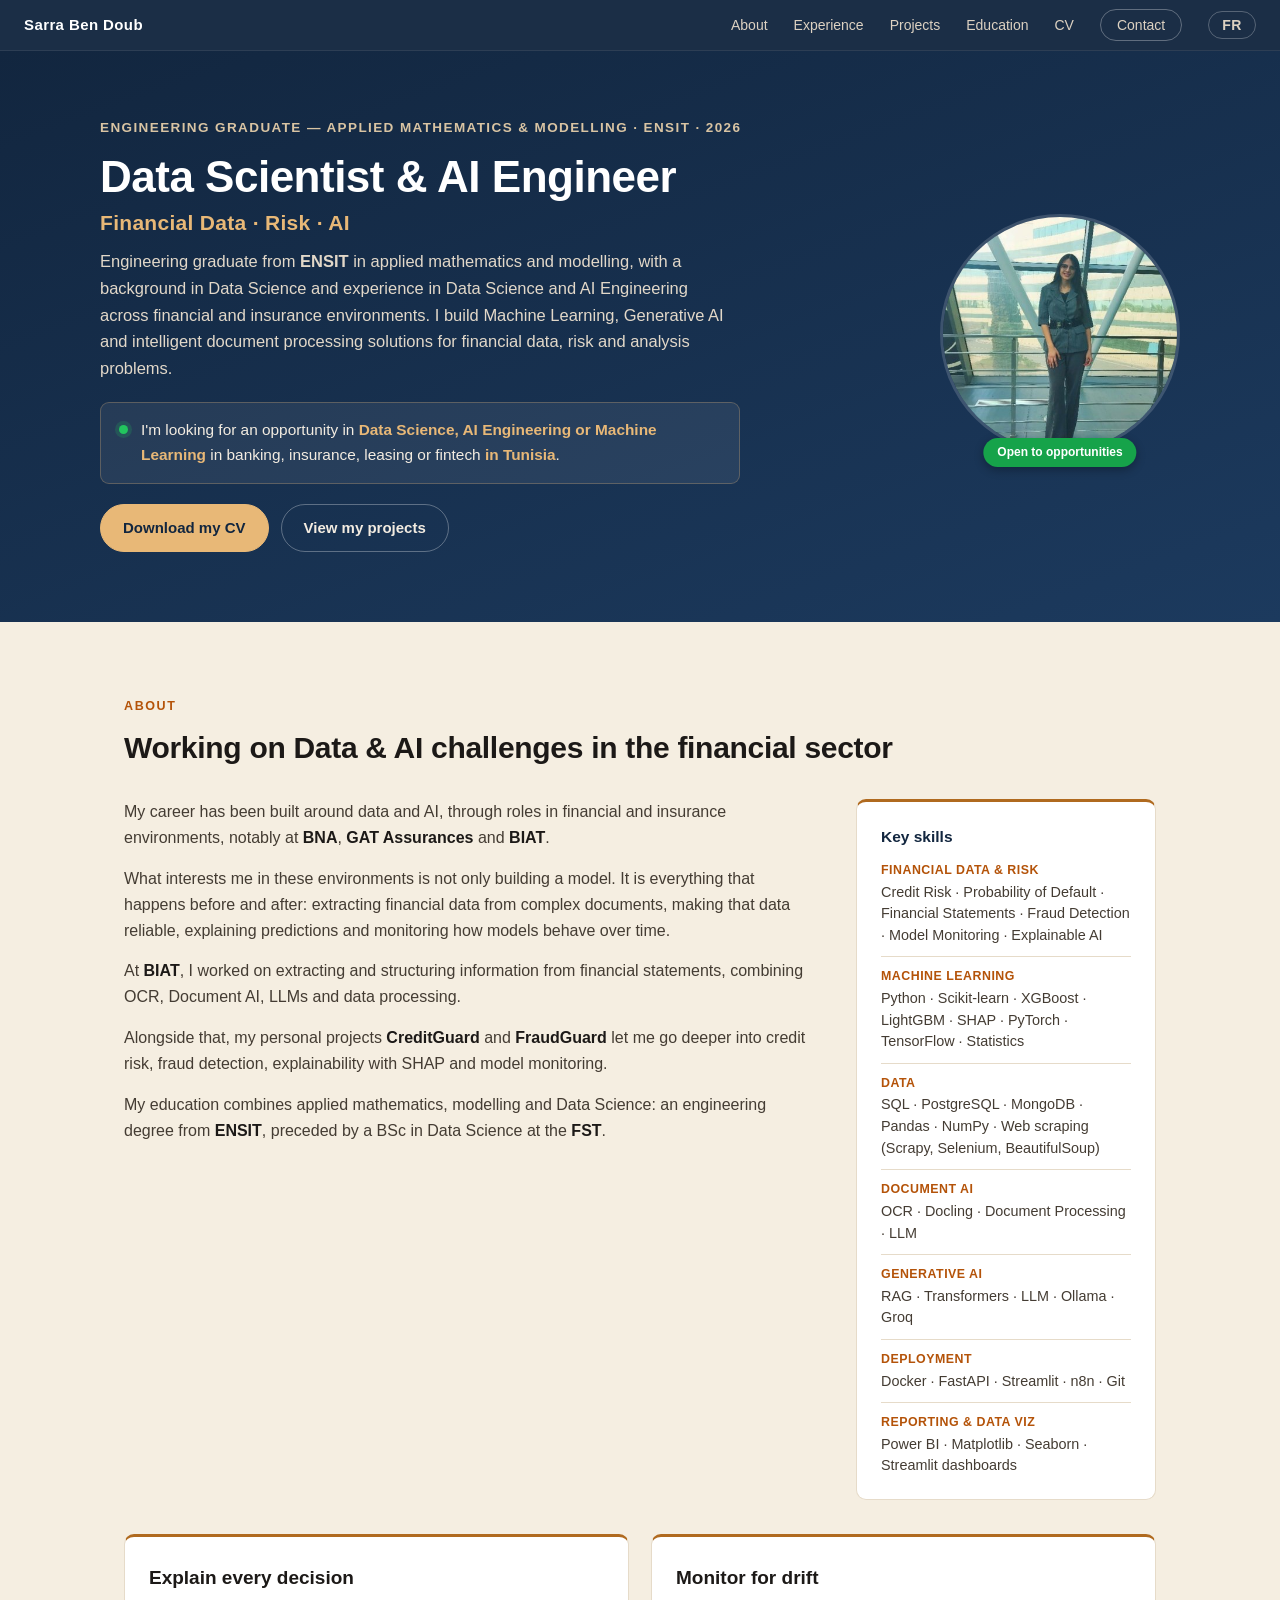
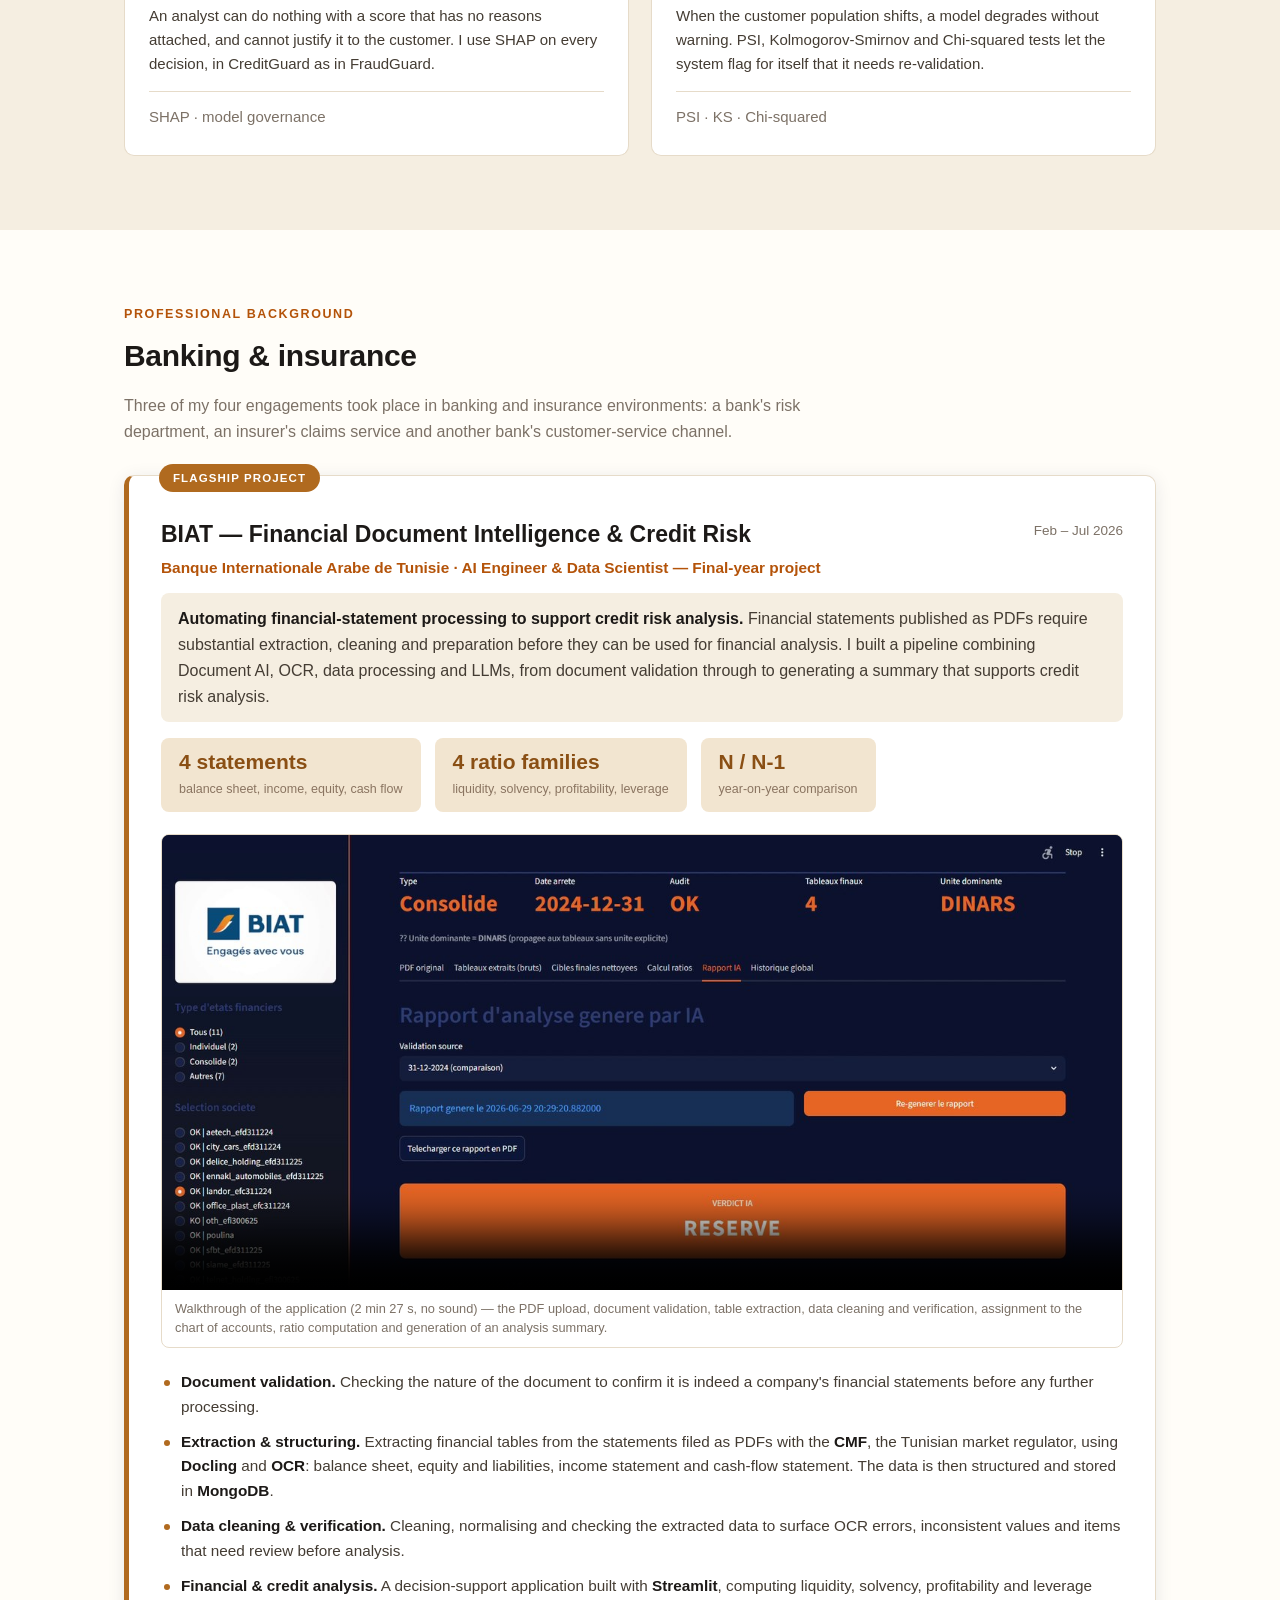
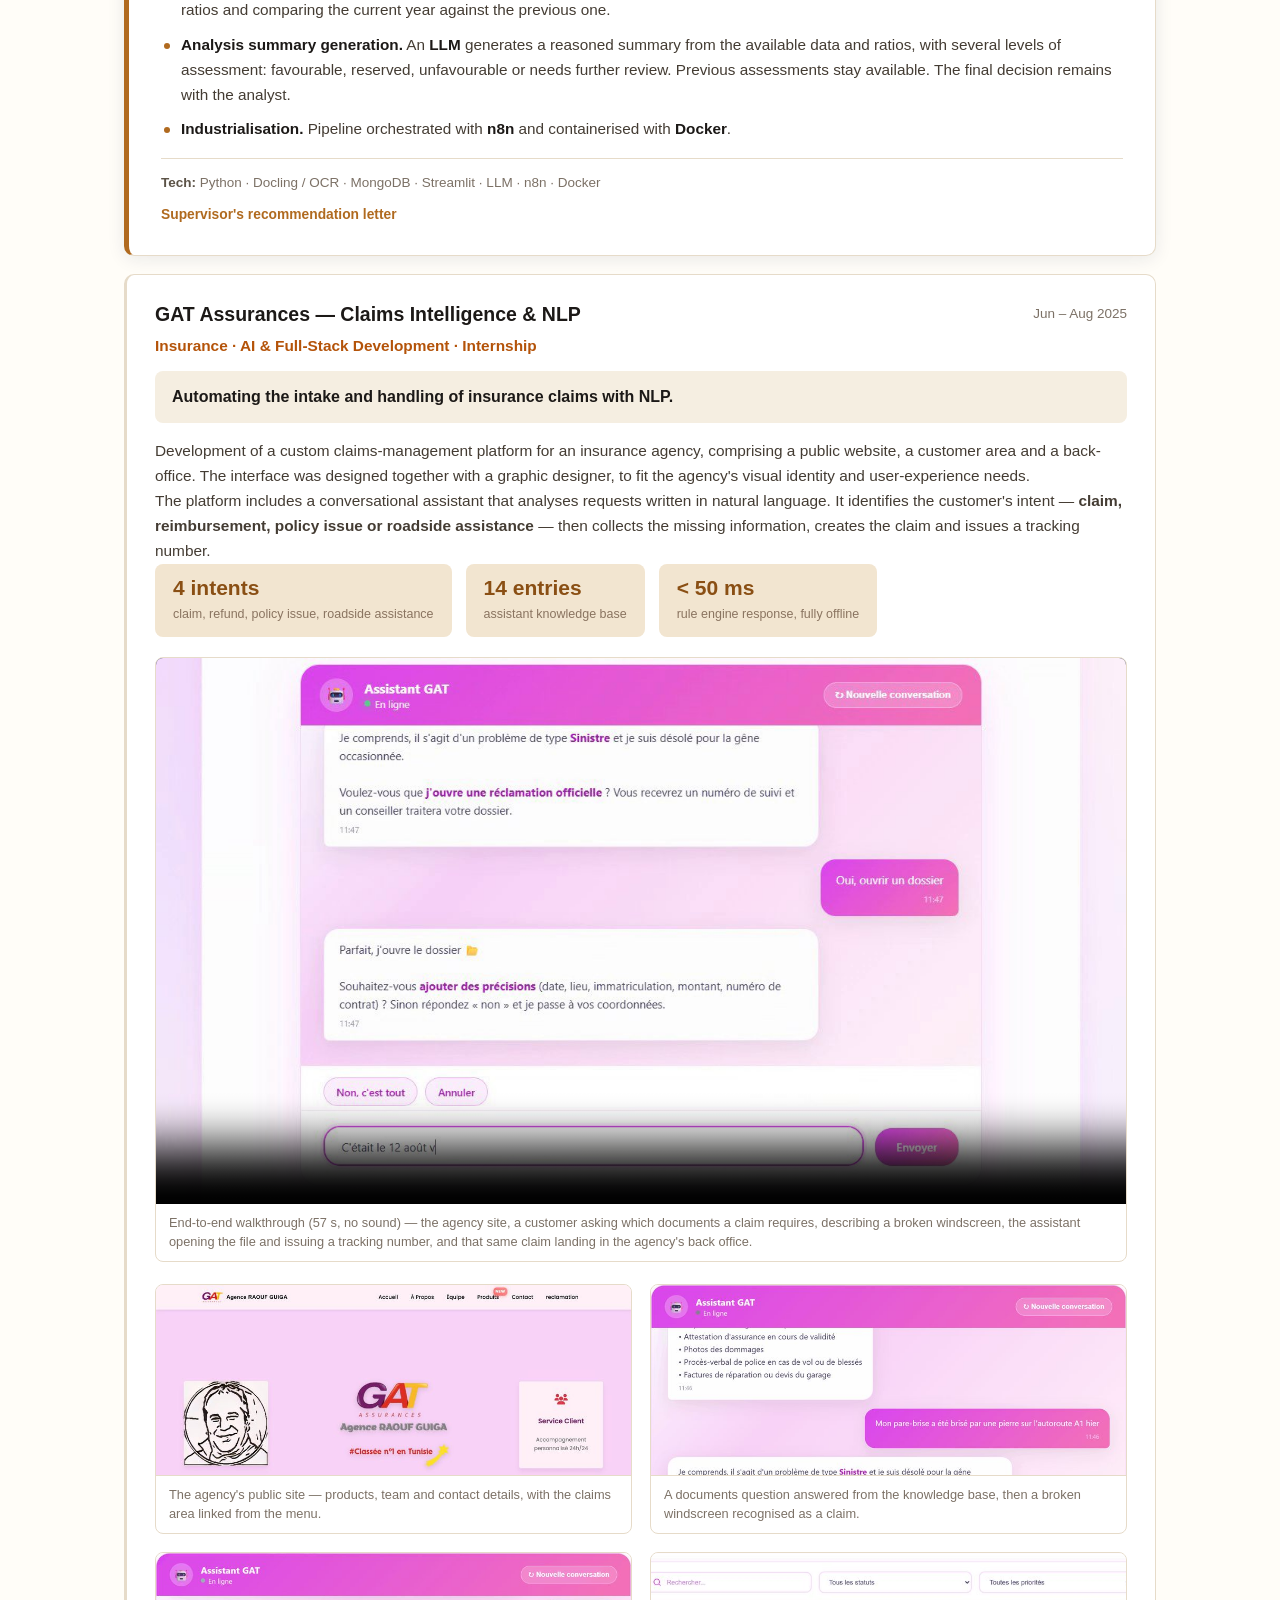
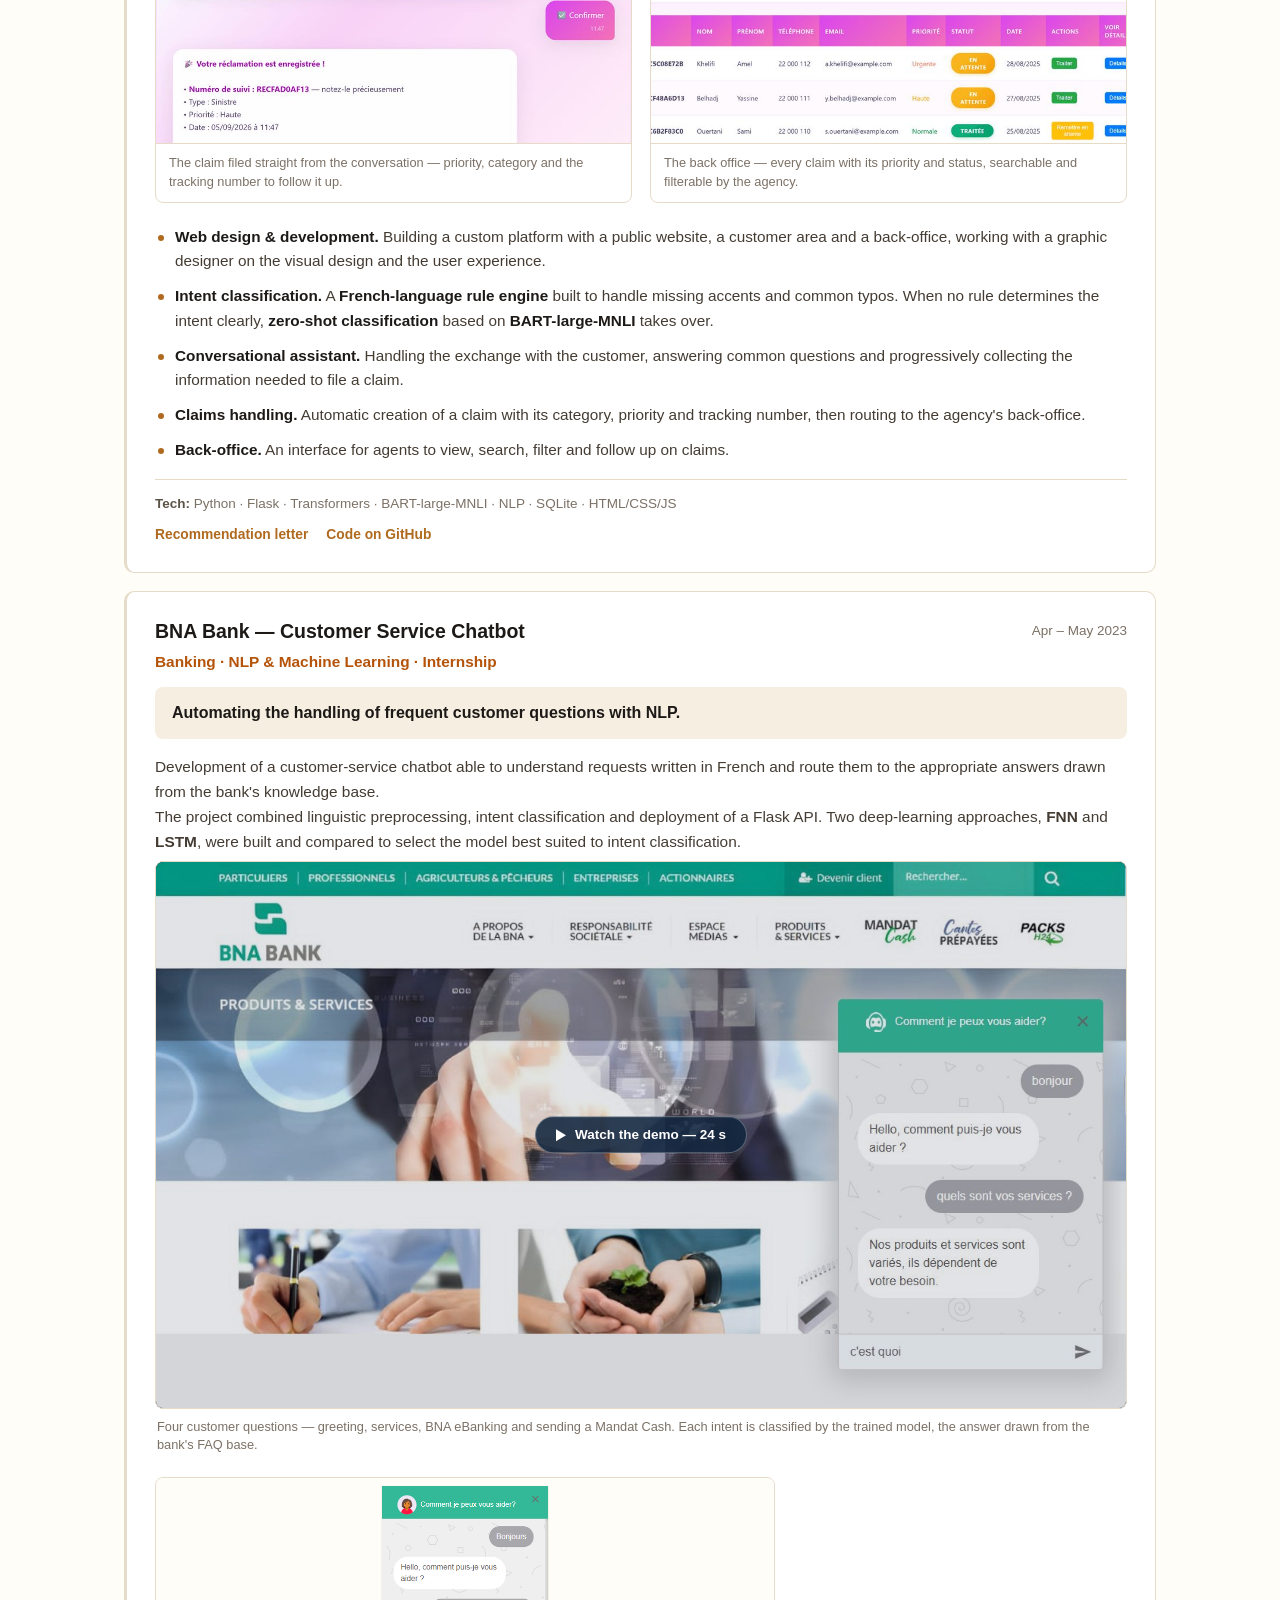
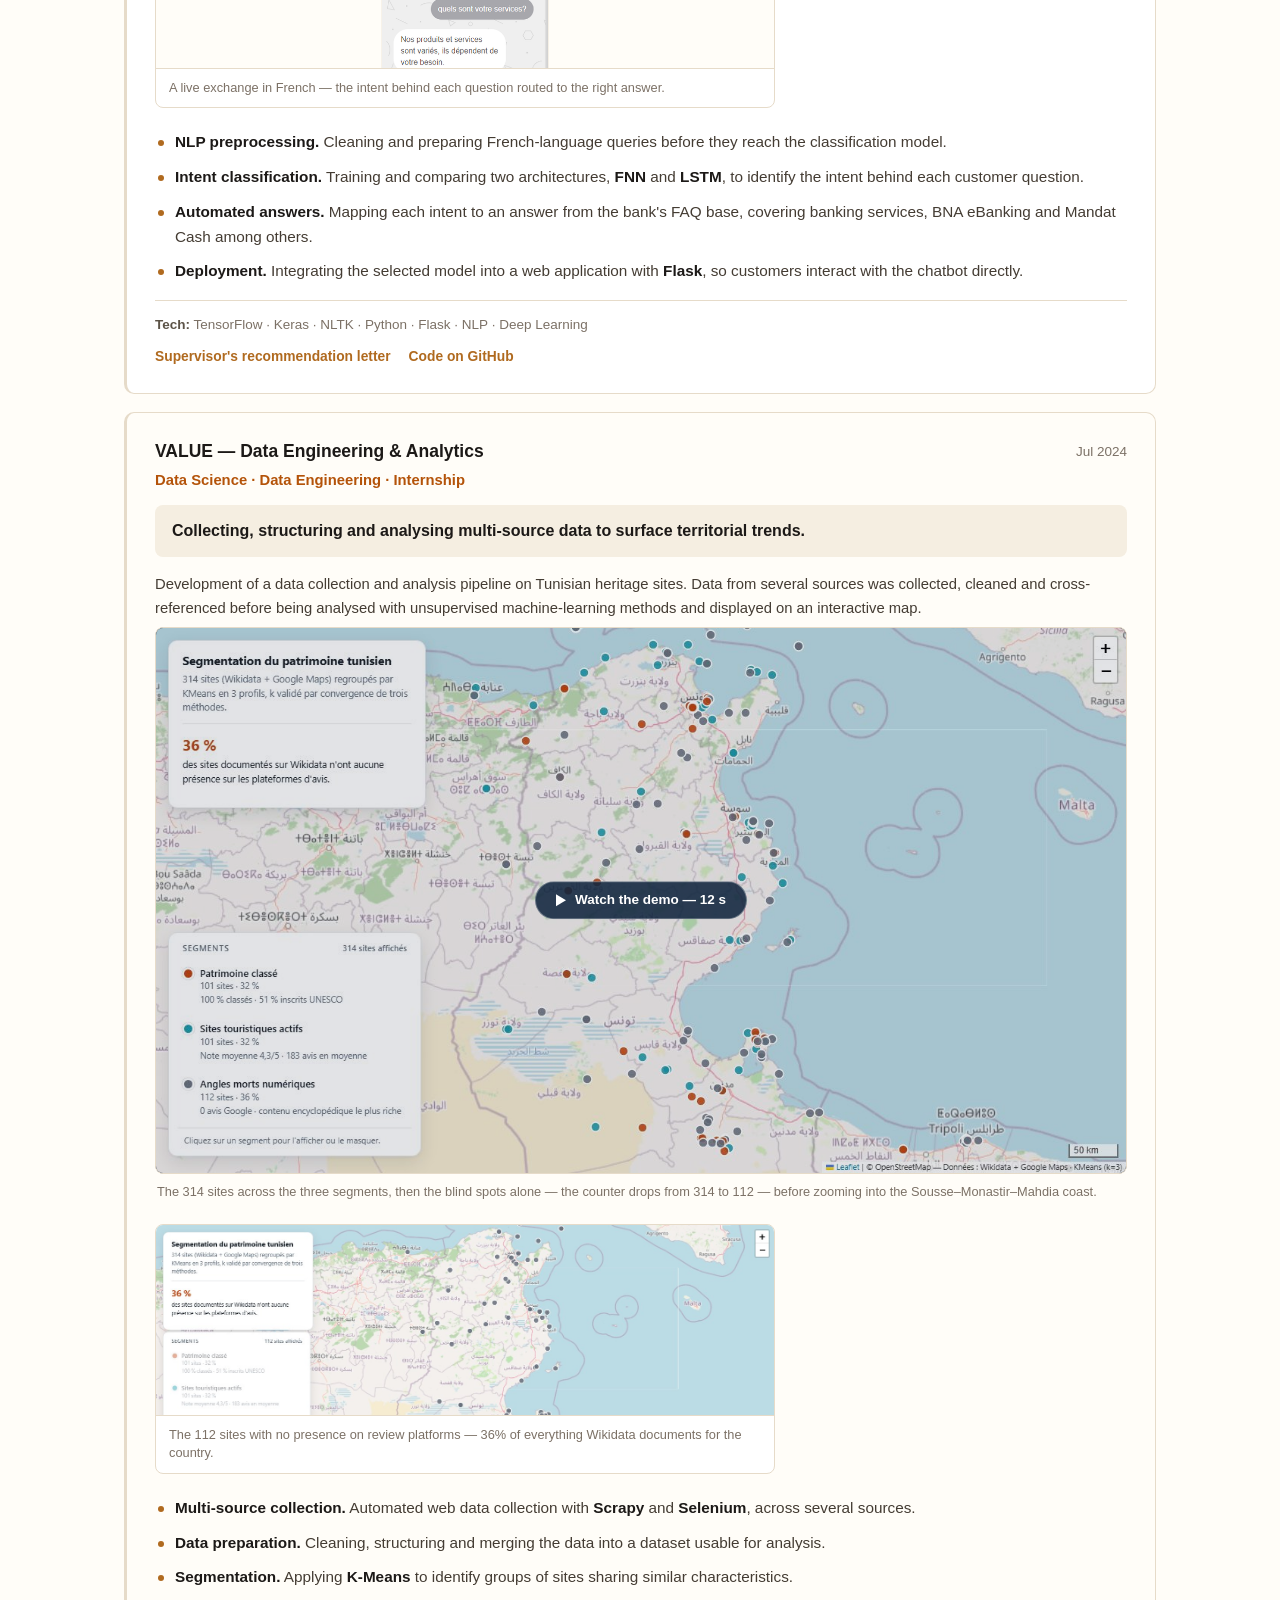
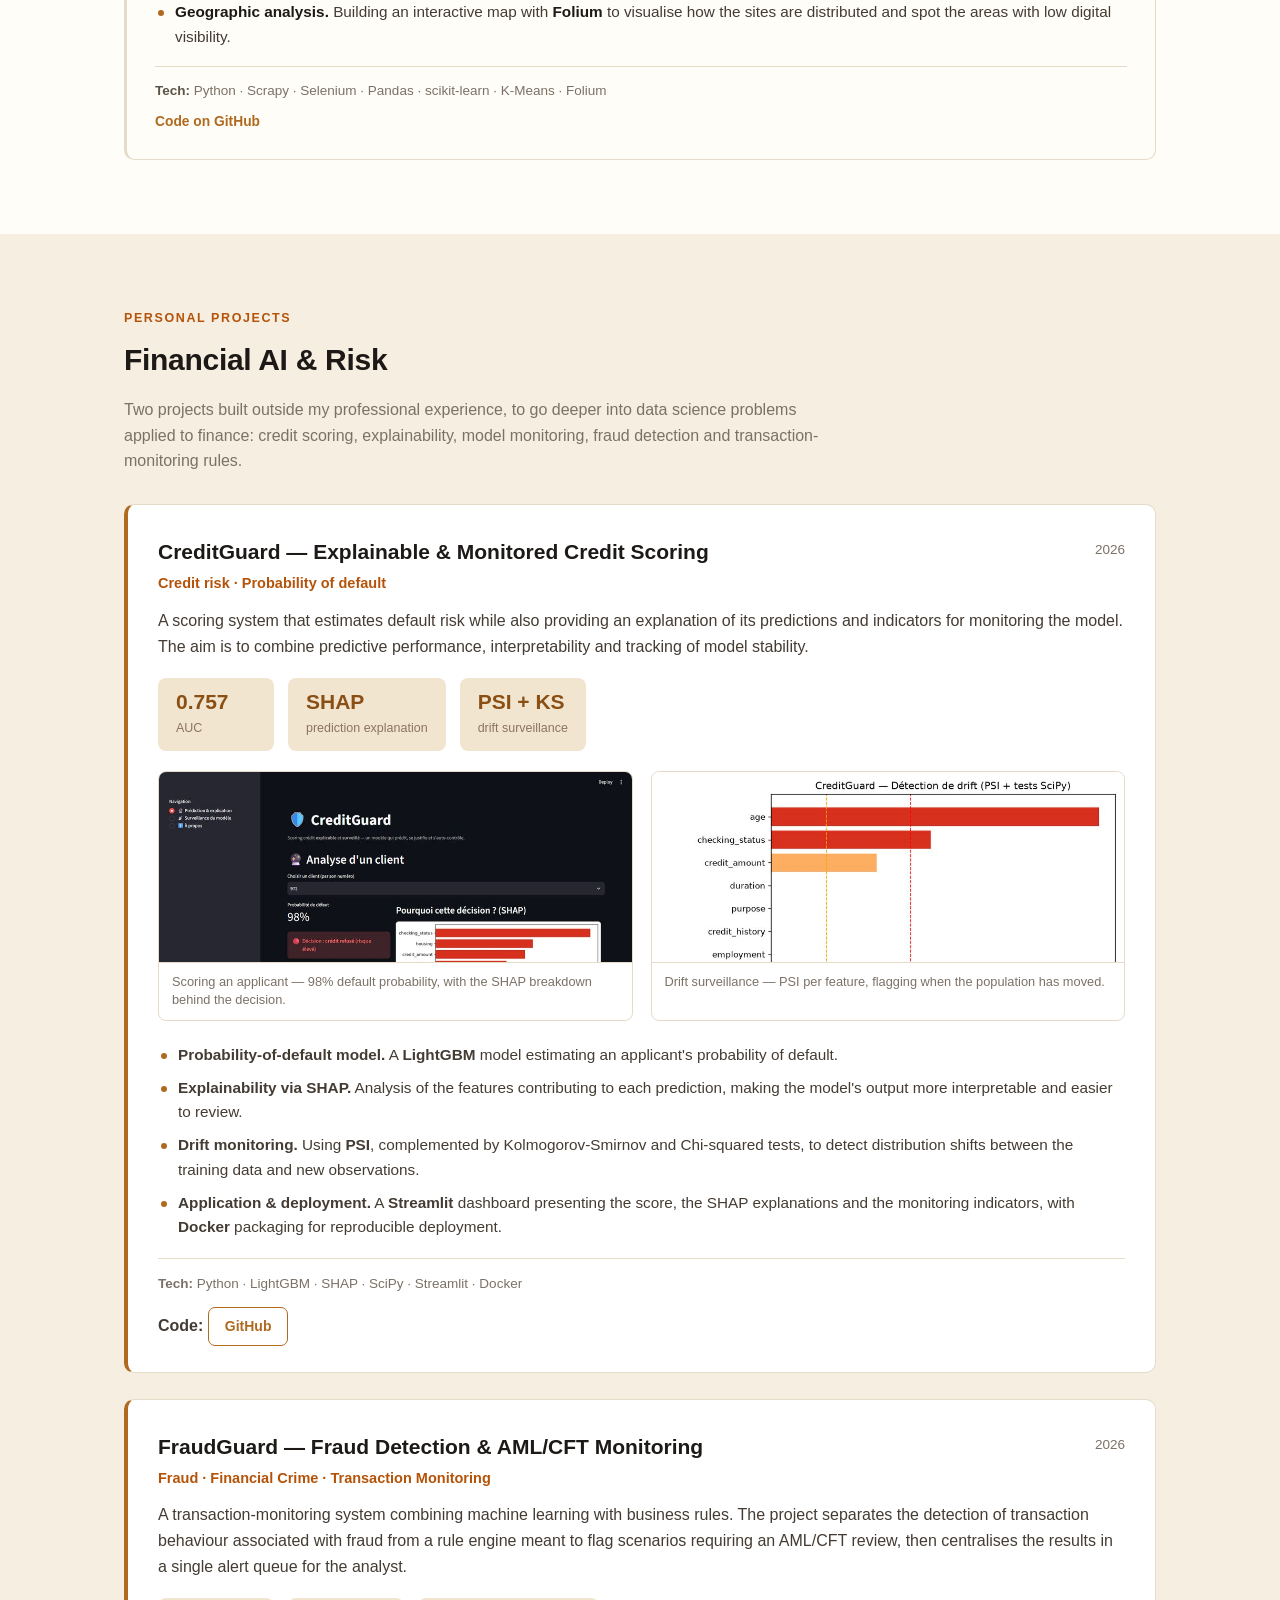
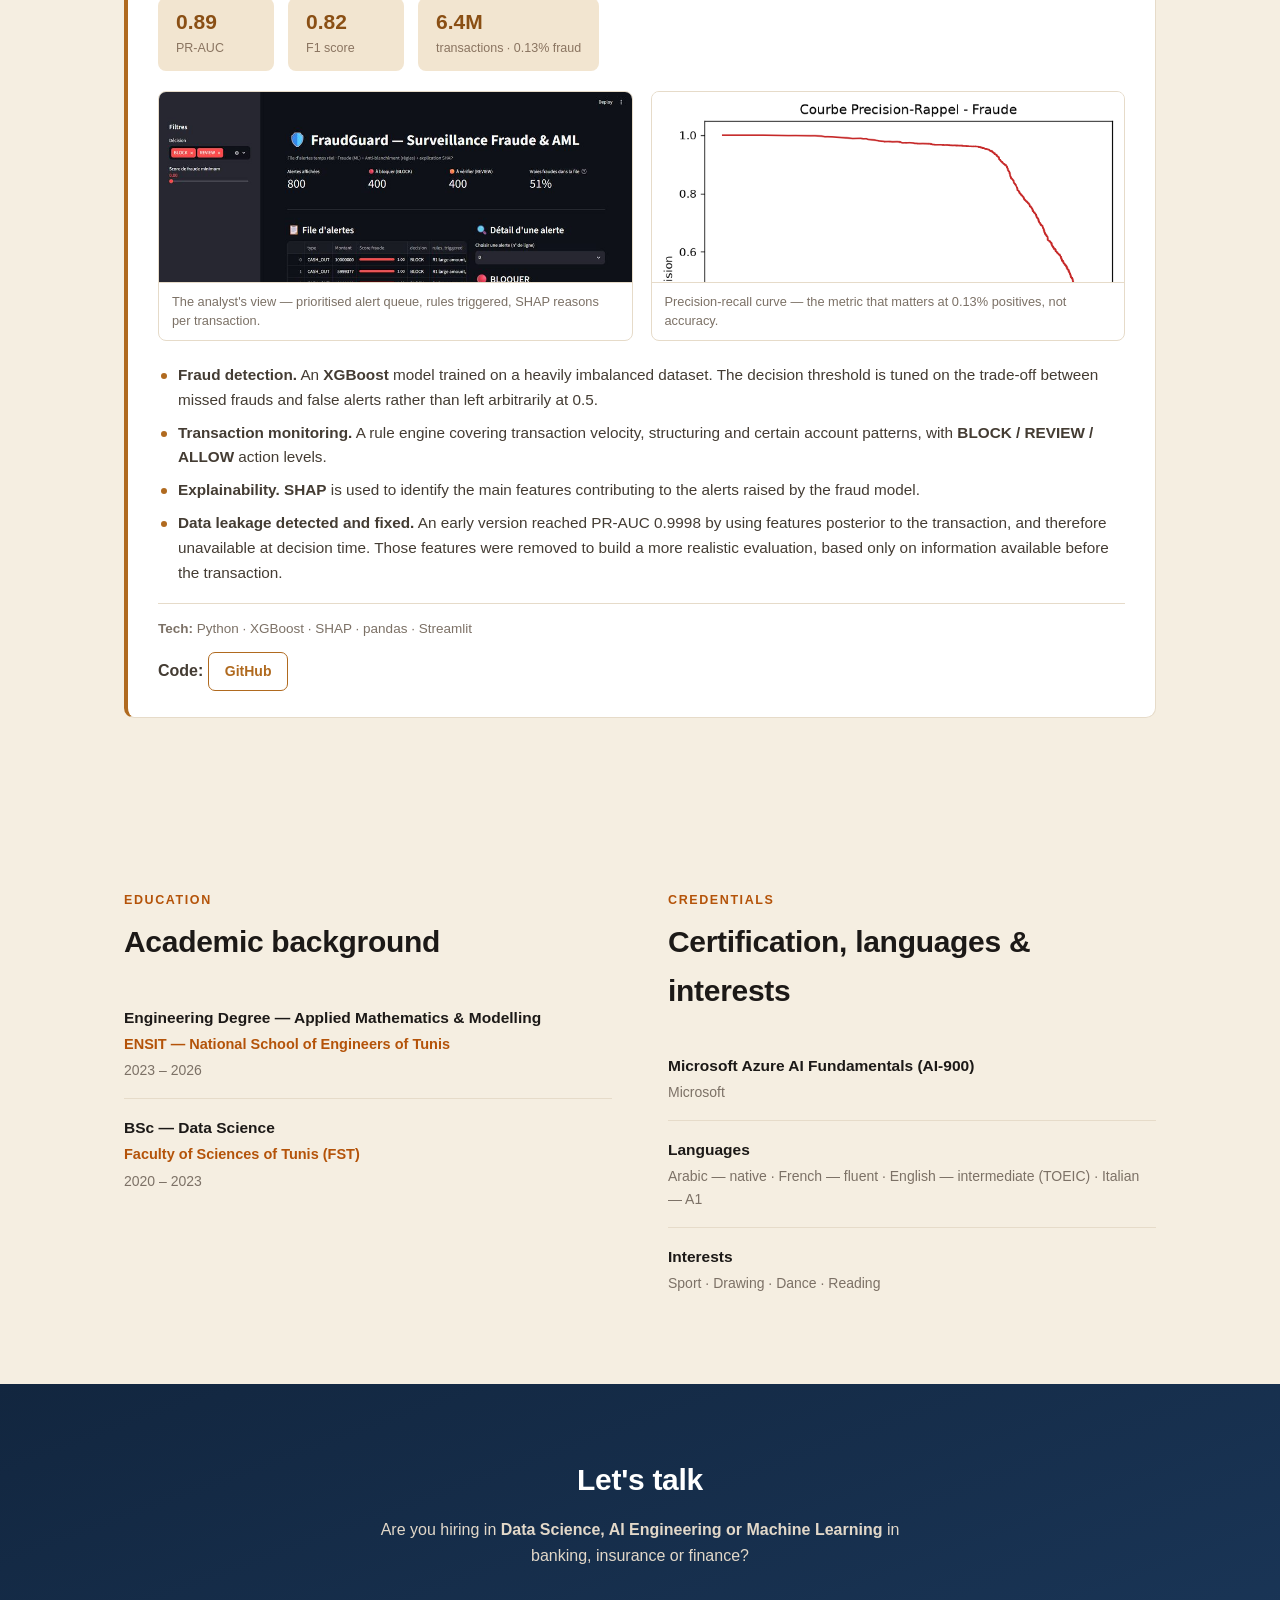
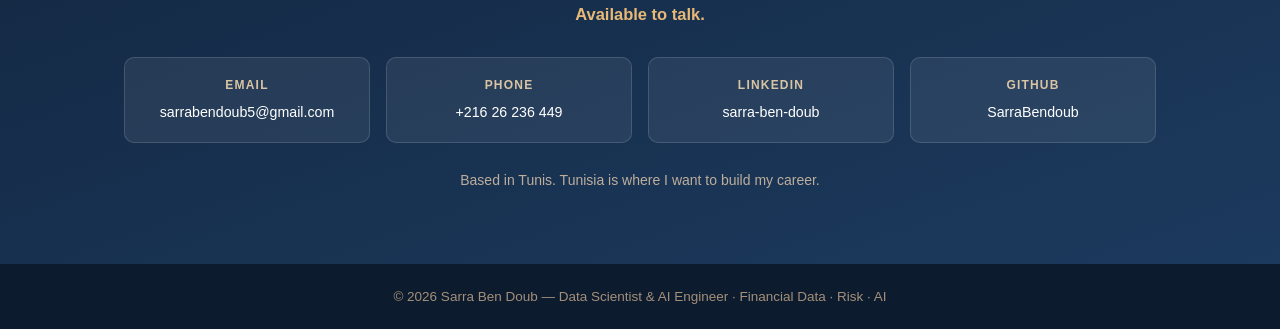
==== index-en.html @ 71eb800c "Portfolio de Sarra Ben Doub : site bilingue FR/EN, CV et projets Co-Authored-By: Claude Opus 5 <nore" ====
<!DOCTYPE html>
<html lang="en">
<head>
<meta charset="UTF-8">
<meta name="viewport" content="width=device-width, initial-scale=1.0">
<title>Sarra Ben Doub — Data Scientist &amp; AI Engineer | Financial Data · Risk · AI</title>
<meta name="description" content="Data Scientist &amp; AI Engineer · financial data, risk and AI. Machine Learning, Generative AI and intelligent document processing applied to credit risk, fraud detection and financial analysis. Experience at BIAT, GAT Assurances and BNA.">
<link rel="icon" href="favicon.svg" type="image/svg+xml">

<!-- Aperçu au partage (LinkedIn, WhatsApp, Slack) -->
<meta property="og:type" content="website">
<meta property="og:locale" content="en_US">
<meta property="og:title" content="Sarra Ben Doub — Data Scientist &amp; AI Engineer | Financial Data · Risk · AI">
<meta property="og:description" content="Machine Learning · Generative AI · Document AI, applied to credit risk, fraud detection and financial-statement analysis.">
<meta property="og:url" content="https://sarrabendoub.github.io/index-en.html">
<meta property="og:image" content="https://sarrabendoub.github.io/assets/og-image.png">
<meta property="og:image:width" content="1200">
<meta property="og:image:height" content="630">
<meta name="twitter:card" content="summary_large_image">
<meta name="twitter:title" content="Sarra Ben Doub — Data Scientist &amp; AI Engineer | Financial Data · Risk · AI">
<meta name="twitter:description" content="Machine Learning · Generative AI · Document AI, applied to credit risk, fraud detection and financial data.">
<meta name="twitter:image" content="https://sarrabendoub.github.io/assets/og-image.png">

<link rel="alternate" hreflang="fr" href="index.html">
<link rel="stylesheet" href="styles.css?v=20260917">
</head>
<body>

<!-- ================= NAV ================= -->
<nav class="nav" id="nav">
  <a href="#top" class="nav-brand">Sarra Ben Doub</a>
  <button class="nav-toggle" id="navToggle" aria-label="Menu">
    <span></span><span></span><span></span>
  </button>
  <ul class="nav-links" id="navLinks">
    <li><a href="#about">About</a></li>
    <li><a href="#experience">Experience</a></li>
    <li><a href="#projects">Projects</a></li>
    <li><a href="#education">Education</a></li>
    <li><a href="cv/Sarra_Ben_Doub_CV_EN.pdf" target="_blank" rel="noopener">CV</a></li>
    <li><a href="#contact" class="nav-cta">Contact</a></li>
    <li><a href="index.html" class="nav-lang" hreflang="fr" lang="fr">FR</a></li>
  </ul>
</nav>

<!-- ================= HERO ================= -->
<header class="hero" id="top">
  <div class="hero-inner">
    <div class="hero-text">
      <p class="hero-kicker">Engineering Graduate — Applied Mathematics &amp; Modelling · ENSIT · 2026</p>

      <h1>Data Scientist &amp; AI Engineer<span class="hero-sub">Financial Data · Risk · AI</span></h1>


      <p class="hero-pitch">
        Engineering graduate from <strong>ENSIT</strong> in applied mathematics and modelling, with a
        background in Data Science and experience in Data Science and AI Engineering across financial
        and insurance environments. I build Machine Learning, Generative AI and intelligent document
        processing solutions for financial data, risk and analysis problems.
      </p>

      <p class="hero-seeking">
        <span class="dot"></span>
        I'm looking for an opportunity in <strong>Data Science, AI Engineering or Machine Learning</strong>
        in banking, insurance, leasing or fintech <strong>in Tunisia</strong>.
      </p>

      <div class="hero-actions">
        <a class="btn-cv" href="cv/Sarra_Ben_Doub_CV_EN.pdf" target="_blank" rel="noopener" download>Download my CV</a>
        <a class="btn-ghost" href="#projects">View my projects</a>
      </div>

    </div>

    <div class="hero-photo round">
      <img src="assets/sarra.jpg" alt="Sarra Ben Doub">
      <span class="badge-open">Open to opportunities</span>
    </div>
  </div>
</header>

<!-- ================= ABOUT ================= -->
<section id="about" class="section section-alt">
  <div class="wrap">
    <p class="eyebrow">About</p>
    <h2>Working on Data &amp; AI challenges in the financial sector</h2>

    <div class="profile-grid">
      <div class="profile-text">
        <p>
          My career has been built around data and AI, through roles in financial and insurance
          environments, notably at <strong>BNA</strong>, <strong>GAT Assurances</strong> and
          <strong>BIAT</strong>.
        </p>
        <p>
          What interests me in these environments is not only building a model. It is everything that
          happens before and after: extracting financial data from complex documents, making that data
          reliable, explaining predictions and monitoring how models behave over time.
        </p>
        <p>
          At <strong>BIAT</strong>, I worked on extracting and structuring information from financial
          statements, combining OCR, Document AI, LLMs and data processing.
        </p>
        <p>
          Alongside that, my personal projects <strong>CreditGuard</strong> and <strong>FraudGuard</strong>
          let me go deeper into credit risk, fraud detection, explainability with SHAP and model
          monitoring.
        </p>
        <p>
          My education combines applied mathematics, modelling and Data Science: an engineering degree
          from <strong>ENSIT</strong>, preceded by a BSc in Data Science at the <strong>FST</strong>.
        </p>
      </div>

      <aside class="profile-side stack-side">
        <h4>Key skills</h4>
        <ul>
          <li><strong>Financial Data &amp; Risk</strong>Credit Risk · Probability of Default · Financial Statements · Fraud Detection · Model Monitoring · Explainable AI</li>
          <li><strong>Machine Learning</strong>Python · Scikit-learn · XGBoost · LightGBM · SHAP · PyTorch · TensorFlow · Statistics</li>
          <li><strong>Data</strong>SQL · PostgreSQL · MongoDB · Pandas · NumPy · Web scraping (Scrapy, Selenium, BeautifulSoup)</li>
          <li><strong>Document AI</strong>OCR · Docling · Document Processing · LLM</li>
          <li><strong>Generative AI</strong>RAG · Transformers · LLM · Ollama · Groq</li>
          <li><strong>Deployment</strong>Docker · FastAPI · Streamlit · n8n · Git</li>
          <li><strong>Reporting &amp; Data Viz</strong>Power BI · Matplotlib · Seaborn · Streamlit dashboards</li>
        </ul>
      </aside>
    </div>

    <div class="grid-2 pillars">
      <div class="card focus-card">
        <h3>Explain every decision</h3>
        <p>
          An analyst can do nothing with a score that has no reasons attached, and cannot justify it
          to the customer. I use SHAP on every decision, in CreditGuard as in FraudGuard.
        </p>
        <p class="card-tags">SHAP · model governance</p>
      </div>
      <div class="card focus-card">
        <h3>Monitor for drift</h3>
        <p>
          When the customer population shifts, a model degrades without warning. PSI,
          Kolmogorov-Smirnov and Chi-squared tests let the system flag for itself that it needs
          re-validation.
        </p>
        <p class="card-tags">PSI · KS · Chi-squared</p>
      </div>
    </div>
  </div>
</section>

<!-- ================= EXPERIENCE ================= -->
<section id="experience" class="section">
  <div class="wrap">
    <p class="eyebrow">Professional background</p>
    <h2>Banking &amp; insurance</h2>
    <p class="section-lead">
      Three of my four engagements took place in banking and insurance environments: a bank's risk
      department, an insurer's claims service and another bank's customer-service channel.
    </p>

    <!-- ============ BIAT — piece maitresse ============ -->
    <article class="xp xp-flagship">
      <span class="flag">Flagship project</span>

      <div class="xp-head">
        <div>
          <h3>BIAT — Financial Document Intelligence &amp; Credit Risk</h3>
          <p class="xp-org">Banque Internationale Arabe de Tunisie · AI Engineer &amp; Data Scientist — Final-year project</p>
        </div>
        <span class="xp-date">Feb – Jul 2026</span>
      </div>

      <p class="xp-lead-text">
        <strong>Automating financial-statement processing to support credit risk analysis.</strong>
        Financial statements published as PDFs require substantial extraction, cleaning and
        preparation before they can be used for financial analysis. I built a pipeline combining
        Document AI, OCR, data processing and LLMs, from document validation through to generating a
        summary that supports credit risk analysis.
      </p>

      <div class="metrics">
        <div class="metric"><strong>4 statements</strong><span>balance sheet, income, equity, cash flow</span></div>
        <div class="metric"><strong>4 ratio families</strong><span>liquidity, solvency, profitability, leverage</span></div>
        <div class="metric"><strong>N / N-1</strong><span>year-on-year comparison</span></div>
      </div>

      <figure class="demo">
        <video controls preload="none" playsinline width="1280" height="606"
               poster="projects/01-biat-credit-risk/media/app-demo-poster.jpg">
          <source src="projects/01-biat-credit-risk/media/app-demo.webm" type="video/webm">
          Your browser cannot play this video.
          <a href="projects/01-biat-credit-risk/media/app-demo.webm">Download the recording</a> instead.
        </video>
        <figcaption>
          Walkthrough of the application (2 min 27 s, no sound) — the PDF upload, document
          validation, table extraction,
          data cleaning and verification, assignment to the chart of accounts, ratio computation and
          generation of an analysis summary.
        </figcaption>
      </figure>

      <ul class="xp-points">
        <li>
          <strong>Document validation.</strong> Checking the nature of the document to confirm it is
          indeed a company's financial statements before any further processing.
        </li>
        <li>
          <strong>Extraction &amp; structuring.</strong> Extracting financial tables from the statements
          filed as PDFs with the <strong>CMF</strong>, the Tunisian market regulator, using
          <strong>Docling</strong> and <strong>OCR</strong>: balance sheet, equity and liabilities,
          income statement and cash-flow statement. The data is then structured and stored in
          <strong>MongoDB</strong>.
        </li>
        <li>
          <strong>Data cleaning &amp; verification.</strong> Cleaning, normalising and checking the
          extracted data to surface OCR errors, inconsistent values and items that need review before
          analysis.
        </li>
        <li>
          <strong>Financial &amp; credit analysis.</strong> A decision-support application built with
          <strong>Streamlit</strong>, computing liquidity, solvency, profitability and leverage ratios
          and comparing the current year against the previous one.
        </li>
        <li>
          <strong>Analysis summary generation.</strong> An <strong>LLM</strong> generates a reasoned
          summary from the available data and ratios, with several levels of assessment: favourable,
          reserved, unfavourable or needs further review. Previous assessments stay available. The
          final decision remains with the analyst.
        </li>
        <li>
          <strong>Industrialisation.</strong> Pipeline orchestrated with <strong>n8n</strong> and
          containerised with <strong>Docker</strong>.
        </li>
      </ul>

      <p class="xp-tech"><b>Tech:</b> Python · Docling / OCR · MongoDB · Streamlit · LLM · n8n · Docker</p>
      <p class="xp-links">
        <a href="projects/01-biat-credit-risk/docs/recommendation-letter.pdf" target="_blank" rel="noopener">Supervisor's recommendation letter</a>
      </p>
    </article>

    <!-- ============ GAT ============ -->
    <article class="xp">
      <div class="xp-head">
        <div>
          <h3>GAT Assurances — Claims Intelligence &amp; NLP</h3>
          <p class="xp-org">Insurance · AI &amp; Full-Stack Development · Internship</p>
        </div>
        <span class="xp-date">Jun – Aug 2025</span>
      </div>
      <p class="xp-lead-text">
        <strong>Automating the intake and handling of insurance claims with NLP.</strong>
      </p>
      <p>
        Development of a custom claims-management platform for an insurance agency, comprising a
        public website, a customer area and a back-office. The interface was designed together with
        a graphic designer, to fit the agency's visual identity and user-experience needs.
      </p>
      <p>
        The platform includes a conversational assistant that analyses requests written in natural
        language. It identifies the customer's intent — <strong>claim, reimbursement, policy issue
        or roadside assistance</strong> — then collects the missing information, creates the claim
        and issues a tracking number.
      </p>

      <div class="metrics">
        <div class="metric"><strong>4 intents</strong><span>claim, refund, policy issue, roadside assistance</span></div>
        <div class="metric"><strong>14 entries</strong><span>assistant knowledge base</span></div>
        <div class="metric"><strong>&lt; 50 ms</strong><span>rule engine response, fully offline</span></div>
      </div>

      <figure class="demo">
        <video controls preload="none" playsinline width="1280" height="720"
               poster="projects/02-gat-assurances-claims-nlp/media/demo-poster.jpg">
          <source src="projects/02-gat-assurances-claims-nlp/media/demo.webm" type="video/webm">
          Your browser cannot play this video.
          <a href="projects/02-gat-assurances-claims-nlp/media/demo.webm">Download the recording</a> instead.
        </video>
        <figcaption>
          End-to-end walkthrough (57 s, no sound) — the agency site, a customer asking which
          documents a claim requires, describing a broken windscreen, the assistant opening the file
          and issuing a tracking number, and that same claim landing in the agency's back office.
        </figcaption>
      </figure>

      <div class="shots">
        <figure>
          <a href="projects/02-gat-assurances-claims-nlp/media/site.jpg" target="_blank" rel="noopener">
            <img src="projects/02-gat-assurances-claims-nlp/media/site-card.jpg" alt="Public website of the GAT Assurances agency" loading="lazy" decoding="async">
          </a>
          <figcaption>The agency's public site — products, team and contact details, with the claims area linked from the menu.</figcaption>
        </figure>
        <figure>
          <a href="projects/02-gat-assurances-claims-nlp/media/assistant.png" target="_blank" rel="noopener">
            <img src="projects/02-gat-assurances-claims-nlp/media/assistant-card.jpg" alt="The assistant answering a question and classifying a claim" loading="lazy" decoding="async">
          </a>
          <figcaption>A documents question answered from the knowledge base, then a broken windscreen recognised as a claim.</figcaption>
        </figure>
        <figure>
          <a href="projects/02-gat-assurances-claims-nlp/media/ticket.png" target="_blank" rel="noopener">
            <img src="projects/02-gat-assurances-claims-nlp/media/ticket-card.jpg" alt="Claim filed from the conversation with its tracking number" loading="lazy" decoding="async">
          </a>
          <figcaption>The claim filed straight from the conversation — priority, category and the tracking number to follow it up.</figcaption>
        </figure>
        <figure>
          <a href="projects/02-gat-assurances-claims-nlp/media/dashboard.png" target="_blank" rel="noopener">
            <img src="projects/02-gat-assurances-claims-nlp/media/dashboard-card.jpg" alt="Agency back office listing every claim" loading="lazy" decoding="async">
          </a>
          <figcaption>The back office — every claim with its priority and status, searchable and filterable by the agency.</figcaption>
        </figure>
      </div>

      <ul class="xp-points">
        <li>
          <strong>Web design &amp; development.</strong> Building a custom platform with a public
          website, a customer area and a back-office, working with a graphic designer on the visual
          design and the user experience.
        </li>
        <li>
          <strong>Intent classification.</strong> A <strong>French-language rule engine</strong>
          built to handle missing accents and common typos. When no rule determines the intent
          clearly, <strong>zero-shot classification</strong> based on
          <strong>BART-large-MNLI</strong> takes over.
        </li>
        <li>
          <strong>Conversational assistant.</strong> Handling the exchange with the customer,
          answering common questions and progressively collecting the information needed to file a
          claim.
        </li>
        <li>
          <strong>Claims handling.</strong> Automatic creation of a claim with its category,
          priority and tracking number, then routing to the agency's back-office.
        </li>
        <li>
          <strong>Back-office.</strong> An interface for agents to view, search, filter and follow
          up on claims.
        </li>
      </ul>

      <p class="xp-tech"><b>Tech:</b> Python · Flask · Transformers · BART-large-MNLI · NLP · SQLite · HTML/CSS/JS</p>
      <p class="xp-links">
        <a href="projects/02-gat-assurances-claims-nlp/docs/recommendation-letter.pdf" target="_blank" rel="noopener">Recommendation letter</a>
        <a href="https://github.com/SarraBendoub/insurance-agency-platform" target="_blank" rel="noopener">Code on GitHub</a>
      </p>
    </article>

    <!-- ============ BNA ============ -->
    <article class="xp">
      <div class="xp-head">
        <div>
          <h3>BNA Bank — Customer Service Chatbot</h3>
          <p class="xp-org">Banking · NLP &amp; Machine Learning · Internship</p>
        </div>
        <span class="xp-date">Apr – May 2023</span>
      </div>
      <p class="xp-lead-text">
        <strong>Automating the handling of frequent customer questions with NLP.</strong>
      </p>
      <p>
        Development of a customer-service chatbot able to understand requests written in French and
        route them to the appropriate answers drawn from the bank's knowledge base.
      </p>
      <p>
        The project combined linguistic preprocessing, intent classification and deployment of a
        Flask API. Two deep-learning approaches, <strong>FNN</strong> and <strong>LSTM</strong>,
        were built and compared to select the model best suited to intent classification.
      </p>

      <figure class="demo-light">
        <a class="demo-link" href="projects/03-bna-bank-chatbot/media/demo.webm" target="_blank" rel="noopener">
          <img src="projects/03-bna-bank-chatbot/media/demo-poster.jpg" width="1280" height="720"
               alt="The BNA chatbot answering a customer" loading="lazy" decoding="async">
          <span class="demo-play">Watch the demo — 24 s</span>
        </a>
        <figcaption>
          Four customer questions — greeting, services, BNA eBanking and sending a Mandat Cash. Each
          intent is classified by the trained model, the answer drawn from the bank's FAQ base.
        </figcaption>
      </figure>

      <div class="shots shots-single">
        <figure>
          <a href="projects/03-bna-bank-chatbot/media/conversation.png" target="_blank" rel="noopener">
            <img src="projects/03-bna-bank-chatbot/media/conversation-card.png" alt="Conversation in French between a customer and the chatbot" loading="lazy" decoding="async">
          </a>
          <figcaption>A live exchange in French — the intent behind each question routed to the right answer.</figcaption>
        </figure>
      </div>

      <ul class="xp-points">
        <li>
          <strong>NLP preprocessing.</strong> Cleaning and preparing French-language queries before
          they reach the classification model.
        </li>
        <li>
          <strong>Intent classification.</strong> Training and comparing two architectures,
          <strong>FNN</strong> and <strong>LSTM</strong>, to identify the intent behind each
          customer question.
        </li>
        <li>
          <strong>Automated answers.</strong> Mapping each intent to an answer from the bank's FAQ
          base, covering banking services, BNA eBanking and Mandat Cash among others.
        </li>
        <li>
          <strong>Deployment.</strong> Integrating the selected model into a web application with
          <strong>Flask</strong>, so customers interact with the chatbot directly.
        </li>
      </ul>

      <p class="xp-tech"><b>Tech:</b> TensorFlow · Keras · NLTK · Python · Flask · NLP · Deep Learning</p>
      <p class="xp-links">
        <a href="projects/03-bna-bank-chatbot/docs/recommendation-letter.pdf" target="_blank" rel="noopener">Supervisor's recommendation letter</a>
        <a href="https://github.com/SarraBendoub/chatbot_BNA" target="_blank" rel="noopener">Code on GitHub</a>
      </p>
    </article>

    <!-- ============ VALUE (secondaire) ============ -->
    <article class="xp xp-minor">
      <div class="xp-head">
        <div>
          <h3>VALUE — Data Engineering &amp; Analytics</h3>
          <p class="xp-org">Data Science · Data Engineering · Internship</p>
        </div>
        <span class="xp-date">Jul 2024</span>
      </div>
      <p class="xp-lead-text">
        <strong>Collecting, structuring and analysing multi-source data to surface territorial
        trends.</strong>
      </p>
      <p>
        Development of a data collection and analysis pipeline on Tunisian heritage sites. Data from
        several sources was collected, cleaned and cross-referenced before being analysed with
        unsupervised machine-learning methods and displayed on an interactive map.
      </p>

      <figure class="demo-light">
        <a class="demo-link" href="projects/04-value-heritage-data/media/demo.webm" target="_blank" rel="noopener">
          <img src="projects/04-value-heritage-data/media/demo-poster.jpg" width="1280" height="720"
               alt="Interactive map of Tunisian heritage sites" loading="lazy" decoding="async">
          <span class="demo-play">Watch the demo — 12 s</span>
        </a>
        <figcaption>
          The 314 sites across the three segments, then the blind spots alone — the counter drops
          from 314 to 112 — before zooming into the Sousse–Monastir–Mahdia coast.
        </figcaption>
      </figure>

      <div class="shots shots-single">
        <figure>
          <a href="projects/04-value-heritage-data/media/blindspots.jpg" target="_blank" rel="noopener">
            <img src="projects/04-value-heritage-data/media/blindspots-card.jpg" alt="Map of Tunisia showing the 112 heritage sites absent from review platforms" loading="lazy" decoding="async">
          </a>
          <figcaption>The 112 sites with no presence on review platforms — 36% of everything Wikidata documents for the country.</figcaption>
        </figure>
      </div>

      <ul class="xp-points">
        <li>
          <strong>Multi-source collection.</strong> Automated web data collection with
          <strong>Scrapy</strong> and <strong>Selenium</strong>, across several sources.
        </li>
        <li>
          <strong>Data preparation.</strong> Cleaning, structuring and merging the data into a
          dataset usable for analysis.
        </li>
        <li>
          <strong>Segmentation.</strong> Applying <strong>K-Means</strong> to identify groups of
          sites sharing similar characteristics.
        </li>
        <li>
          <strong>Geographic analysis.</strong> Building an interactive map with
          <strong>Folium</strong> to visualise how the sites are distributed and spot the areas with
          low digital visibility.
        </li>
      </ul>

      <p class="xp-tech"><b>Tech:</b> Python · Scrapy · Selenium · Pandas · scikit-learn · K-Means · Folium</p>
      <p class="xp-links">
        <a href="https://github.com/SarraBendoub/HeritageScope" target="_blank" rel="noopener">Code on GitHub</a>
      </p>
    </article>
  </div>
</section>

<!-- ================= PROJECTS ================= -->
<section id="projects" class="section section-alt">
  <div class="wrap">
    <p class="eyebrow">Personal projects</p>
    <h2>Financial AI &amp; Risk</h2>
    <p class="section-lead">
      Two projects built outside my professional experience, to go deeper into data science problems
      applied to finance: credit scoring, explainability, model monitoring, fraud detection and
      transaction-monitoring rules.
    </p>

    <!-- CreditGuard -->
    <article class="project">
      <div class="project-head">
        <div>
          <h3>CreditGuard — Explainable &amp; Monitored Credit Scoring</h3>
          <p class="project-org">Credit risk · Probability of default</p>
        </div>
        <span class="project-date">2026</span>
      </div>

      <p class="project-lead">
        A scoring system that estimates default risk while also providing an explanation of its
        predictions and indicators for monitoring the model. The aim is to combine predictive
        performance, interpretability and tracking of model stability.
      </p>

      <div class="metrics">
        <div class="metric"><strong>0.757</strong><span>AUC</span></div>
        <div class="metric"><strong>SHAP</strong><span>prediction explanation</span></div>
        <div class="metric"><strong>PSI + KS</strong><span>drift surveillance</span></div>
      </div>

      <div class="shots">
        <figure>
          <a href="projects/05-creditguard-credit-scoring/media/dashboard.png" target="_blank" rel="noopener">
            <img src="projects/05-creditguard-credit-scoring/media/dashboard-card.jpg" alt="CreditGuard dashboard — applicant scoring with SHAP explanation" loading="lazy" decoding="async">
          </a>
          <figcaption>Scoring an applicant — 98% default probability, with the SHAP breakdown behind the decision.</figcaption>
        </figure>
        <figure>
          <a href="projects/05-creditguard-credit-scoring/media/drift.png" target="_blank" rel="noopener">
            <img src="projects/05-creditguard-credit-scoring/media/drift-card.jpg" alt="Population Stability Index across features" loading="lazy" decoding="async">
          </a>
          <figcaption>Drift surveillance — PSI per feature, flagging when the population has moved.</figcaption>
        </figure>
      </div>

      <ul class="project-points">
        <li><strong>Probability-of-default model.</strong> A <strong>LightGBM</strong> model estimating an applicant's probability of default.</li>
        <li><strong>Explainability via SHAP.</strong> Analysis of the features contributing to each prediction, making the model's output more interpretable and easier to review.</li>
        <li><strong>Drift monitoring.</strong> Using <strong>PSI</strong>, complemented by Kolmogorov-Smirnov and Chi-squared tests, to detect distribution shifts between the training data and new observations.</li>
        <li><strong>Application &amp; deployment.</strong> A <strong>Streamlit</strong> dashboard presenting the score, the SHAP explanations and the monitoring indicators, with <strong>Docker</strong> packaging for reproducible deployment.</li>
      </ul>

      <p class="project-tech"><b>Tech:</b> Python · LightGBM · SHAP · SciPy · Streamlit · Docker</p>
      <p class="project-links">
        <b>Code:</b>
        <a href="https://github.com/SarraBendoub/CreditGuard" target="_blank" rel="noopener" class="link-code">GitHub</a>
      </p>
    </article>

    <!-- FraudGuard -->
    <article class="project">
      <div class="project-head">
        <div>
          <h3>FraudGuard — Fraud Detection &amp; AML/CFT Monitoring</h3>
          <p class="project-org">Fraud · Financial Crime · Transaction Monitoring</p>
        </div>
        <span class="project-date">2026</span>
      </div>

      <p class="project-lead">
        A transaction-monitoring system combining machine learning with business rules. The project
        separates the detection of transaction behaviour associated with fraud from a rule engine
        meant to flag scenarios requiring an AML/CFT review, then centralises the results in a
        single alert queue for the analyst.
      </p>

      <div class="metrics">
        <div class="metric"><strong>0.89</strong><span>PR-AUC</span></div>
        <div class="metric"><strong>0.82</strong><span>F1 score</span></div>
        <div class="metric"><strong>6.4M</strong><span>transactions · 0.13% fraud</span></div>
      </div>

      <div class="shots">
        <figure>
          <a href="projects/06-fraudguard-fraud-aml/media/dashboard.png" target="_blank" rel="noopener">
            <img src="projects/06-fraudguard-fraud-aml/media/dashboard-card.jpg" alt="FraudGuard alert queue with per-alert detail" loading="lazy" decoding="async">
          </a>
          <figcaption>The analyst's view — prioritised alert queue, rules triggered, SHAP reasons per transaction.</figcaption>
        </figure>
        <figure>
          <a href="projects/06-fraudguard-fraud-aml/media/prcurve.png" target="_blank" rel="noopener">
            <img src="projects/06-fraudguard-fraud-aml/media/prcurve.png" alt="Precision-recall curve of the fraud model" loading="lazy" decoding="async">
          </a>
          <figcaption>Precision-recall curve — the metric that matters at 0.13% positives, not accuracy.</figcaption>
        </figure>
      </div>

      <ul class="project-points">
        <li><strong>Fraud detection.</strong> An <strong>XGBoost</strong> model trained on a heavily imbalanced dataset. The decision threshold is tuned on the trade-off between missed frauds and false alerts rather than left arbitrarily at 0.5.</li>
        <li><strong>Transaction monitoring.</strong> A rule engine covering transaction velocity, structuring and certain account patterns, with <strong>BLOCK / REVIEW / ALLOW</strong> action levels.</li>
        <li><strong>Explainability.</strong> <strong>SHAP</strong> is used to identify the main features contributing to the alerts raised by the fraud model.</li>
        <li><strong>Data leakage detected and fixed.</strong> An early version reached PR-AUC 0.9998 by using features posterior to the transaction, and therefore unavailable at decision time. Those features were removed to build a more realistic evaluation, based only on information available before the transaction.</li>
      </ul>

      <p class="project-tech"><b>Tech:</b> Python · XGBoost · SHAP · pandas · Streamlit</p>
      <p class="project-links">
        <b>Code:</b>
        <a href="https://github.com/SarraBendoub/FraudGuard" target="_blank" rel="noopener" class="link-code">GitHub</a>
      </p>
    </article>
  </div>
</section>

<!-- ================= EDUCATION ================= -->
<section id="education" class="section section-alt">
  <div class="wrap">
    <div class="grid-2 gap-lg">
      <div>
        <p class="eyebrow">Education</p>
        <h2>Academic background</h2>
        <div class="edu">
          <div class="edu-item">
            <h4>Engineering Degree — Applied Mathematics &amp; Modelling</h4>
            <p class="edu-org">ENSIT — National School of Engineers of Tunis</p>
            <p class="edu-meta">2023 – 2026</p>
          </div>
          <div class="edu-item">
            <h4>BSc — Data Science</h4>
            <p class="edu-org">Faculty of Sciences of Tunis (FST)</p>
            <p class="edu-meta">2020 – 2023</p>
          </div>
        </div>
      </div>

      <div>
        <p class="eyebrow">Credentials</p>
        <h2>Certification, languages &amp; interests</h2>
        <div class="edu">
          <div class="edu-item">
            <h4>Microsoft Azure AI Fundamentals (AI-900)</h4>
            <p class="edu-meta">Microsoft</p>
          </div>
          <div class="edu-item">
            <h4>Languages</h4>
            <p class="edu-meta">Arabic — native · French — fluent · English — intermediate (TOEIC) · Italian — A1</p>
          </div>
          <div class="edu-item">
            <h4>Interests</h4>
            <p class="edu-meta">Sport · Drawing · Dance · Reading</p>
          </div>
        </div>
      </div>
    </div>
  </div>
</section>

<!-- ================= CONTACT ================= -->
<section id="contact" class="contact">
  <div class="wrap contact-inner">
    <h2>Let's talk</h2>
    <p class="contact-lead">
      Are you hiring in <strong>Data Science, AI Engineering or Machine Learning</strong> in
      banking, insurance or finance?
    </p>

    <p class="contact-avail">Available to talk.</p>

    <div class="contact-grid">
      <a class="contact-card" href="mailto:sarrabendoub5@gmail.com">
        <span class="contact-label">Email</span>
        <span class="contact-value">sarrabendoub5@gmail.com</span>
      </a>
      <a class="contact-card" href="tel:+21626236449">
        <span class="contact-label">Phone</span>
        <span class="contact-value">+216 26 236 449</span>
      </a>
      <a class="contact-card" href="https://www.linkedin.com/in/sarra-ben-doub/" target="_blank" rel="noopener">
        <span class="contact-label">LinkedIn</span>
        <span class="contact-value">sarra-ben-doub</span>
      </a>
      <a class="contact-card" href="https://github.com/SarraBendoub" target="_blank" rel="noopener">
        <span class="contact-label">GitHub</span>
        <span class="contact-value">SarraBendoub</span>
      </a>
    </div>

    <p class="contact-loc">Based in Tunis. Tunisia is where I want to build my career.</p>
  </div>
</section>

<footer class="footer">
  <div class="wrap">
    <p>© 2026 Sarra Ben Doub — Data Scientist &amp; AI Engineer · Financial Data · Risk · AI</p>
  </div>
</footer>

<script src="script.js?v=20260906"></script>
</body>
</html>
---- styles.css ----
/* ============================================================
   Sarra Ben Doub — Portfolio banque / assurance
   Palette : navy #12263f · bleu #b06a1f · ambre #b45309
   ============================================================ */

:root {
  --navy: #12263f;
  --navy-2: #1c3a5e;
  --blue: #b06a1f;
  --blue-soft: #f2e5d0;
  --amber: #b45309;
  --ink: #1c1917;
  --body: #443c33;
  --muted: #7c7166;
  --line: #e6dbc9;
  --bg: #fffdf8;
  --bg-alt: #f5eee1;
  --radius: 10px;
  --wrap: 1080px;
}

* { margin: 0; padding: 0; box-sizing: border-box; }

html { scroll-behavior: smooth; scroll-padding-top: 68px; }

body {
  font-family: "Segoe UI", -apple-system, BlinkMacSystemFont, Roboto, Helvetica, Arial, sans-serif;
  font-size: 16px;
  line-height: 1.62;
  color: var(--body);
  background: var(--bg);
  -webkit-font-smoothing: antialiased;
}

img { max-width: 100%; display: block; }
a { color: inherit; text-decoration: none; }

.wrap { max-width: var(--wrap); margin: 0 auto; padding: 0 24px; }

/* ---------------- NAV ---------------- */
.nav {
  position: sticky;
  top: 0;
  z-index: 50;
  display: flex;
  align-items: center;
  justify-content: space-between;
  gap: 16px;
  padding: 12px 24px;
  background: rgba(18, 38, 63, .96);
  backdrop-filter: blur(8px);
  border-bottom: 1px solid rgba(255, 255, 255, .08);
}

.nav-brand {
  color: #fff;
  font-weight: 700;
  letter-spacing: .4px;
  font-size: 15px;
}

.nav-links {
  display: flex;
  align-items: center;
  gap: 26px;
  list-style: none;
}

.nav-links a {
  color: #ddd2c2;
  font-size: 14px;
  transition: color .18s;
}
.nav-links a:hover { color: #fff; }

.nav-cta {
  padding: 7px 16px;
  border: 1px solid rgba(255, 255, 255, .3);
  border-radius: 999px;
}
.nav-cta:hover { background: rgba(255, 255, 255, .1); }

.nav-toggle {
  display: none;
  flex-direction: column;
  gap: 4px;
  background: none;
  border: 0;
  cursor: pointer;
  padding: 6px;
}
.nav-toggle span {
  width: 22px; height: 2px;
  background: #fff;
  border-radius: 2px;
}

/* ---------------- HERO ---------------- */
.hero {
  background: linear-gradient(160deg, var(--navy) 0%, var(--navy-2) 100%);
  color: #f3ece1;
  padding: 76px 24px 84px;
}

.hero-inner {
  max-width: var(--wrap);
  margin: 0 auto;
  display: grid;
  grid-template-columns: 1fr 240px;
  gap: 56px;
  align-items: center;
}

.hero-kicker {
  color: #d9c4a3;
  font-size: 13.5px;
  letter-spacing: 1.4px;
  text-transform: uppercase;
  font-weight: 600;
  margin-bottom: 14px;
}

.hero h1 {
  font-size: 44px;
  line-height: 1.1;
  color: #fff;
  font-weight: 700;
  letter-spacing: -.5px;
  margin-bottom: 20px;
}

.hero-sub {
  display: block;
  font-size: 21px;
  font-weight: 600;
  color: #e8b877;
  letter-spacing: .3px;
  margin-top: 10px;
}

.hero-lead {
  font-size: 17px;
  color: #e2d8c9;
  max-width: 620px;
  margin-bottom: 28px;
}


.btn {
  display: inline-block;
  padding: 11px 22px;
  border-radius: 8px;
  font-size: 14.5px;
  font-weight: 600;
  transition: all .18s;
  border: 1px solid transparent;
}
.btn-primary { background: var(--blue); color: #fff; }
.btn-primary:hover { background: #8f5316; transform: translateY(-1px); }
.btn-ghost { border-color: rgba(255, 255, 255, .26); color: #ede4d6; }
.btn-ghost:hover { background: rgba(255, 255, 255, .1); color: #fff; }

.hero-stats {
  display: flex;
  flex-wrap: wrap;
  gap: 36px;
  list-style: none;
  padding-top: 26px;
  border-top: 1px solid rgba(255, 255, 255, .14);
}
.hero-stats strong {
  display: block;
  font-size: 26px;
  color: #fff;
  font-weight: 700;
  line-height: 1.2;
}
.hero-stats span {
  font-size: 13px;
  color: #c0b2a0;
}

.hero-photo { position: relative; }
.hero-photo img {
  width: 100%;
  aspect-ratio: 1;
  object-fit: cover;
  border-radius: var(--radius);
  border: 3px solid rgba(255, 255, 255, .16);
}
.badge-open {
  position: absolute;
  left: 50%;
  bottom: -13px;
  transform: translateX(-50%);
  white-space: nowrap;
  background: #16a34a;
  color: #fff;
  font-size: 12px;
  font-weight: 600;
  padding: 5px 14px;
  border-radius: 999px;
  box-shadow: 0 3px 10px rgba(0, 0, 0, .3);
}

/* ---------------- SECTIONS ---------------- */
.section { padding: 74px 0; }
.section-alt { background: var(--bg-alt); }

.eyebrow {
  color: var(--amber);
  font-size: 12.5px;
  font-weight: 700;
  letter-spacing: 1.6px;
  text-transform: uppercase;
  margin-bottom: 8px;
}

h2 {
  font-size: 30px;
  color: var(--ink);
  font-weight: 700;
  letter-spacing: -.3px;
  margin-bottom: 12px;
}

h3 { font-size: 19px; color: var(--ink); font-weight: 700; }
h4 { font-size: 15.5px; color: var(--ink); font-weight: 700; }

.section-lead {
  max-width: 720px;
  color: var(--muted);
  margin-bottom: 30px;
}

.grid-3 { display: grid; grid-template-columns: repeat(3, 1fr); gap: 22px; margin-top: 28px; }
.grid-2 { display: grid; grid-template-columns: repeat(2, 1fr); gap: 22px; margin-top: 24px; }
.gap-lg { gap: 56px; }

/* ---------------- CARDS ---------------- */
.card {
  background: #fff;
  border: 1px solid var(--line);
  border-radius: var(--radius);
  padding: 26px 24px;
}

.focus-card { border-top: 3px solid var(--blue); }
.focus-card h3 { margin-bottom: 10px; }
.focus-card p { font-size: 15px; }
.card-tags {
  margin-top: 14px;
  padding-top: 13px;
  border-top: 1px solid var(--line);
  font-size: 13px;
  color: var(--muted);
}

/* ---------------- PROJECTS ---------------- */
.project {
  background: #fff;
  border: 1px solid var(--line);
  border-left: 4px solid var(--blue);
  border-radius: var(--radius);
  padding: 30px 30px 26px;
  margin-top: 26px;
}

.project-head {
  display: flex;
  justify-content: space-between;
  align-items: flex-start;
  gap: 18px;
  margin-bottom: 12px;
}
.project-head h3 { font-size: 21px; }
.project-org { color: var(--amber); font-weight: 600; font-size: 14.5px; margin-top: 3px; }
.project-date {
  color: var(--muted);
  font-size: 13.5px;
  white-space: nowrap;
  padding-top: 4px;
}

.project-lead { font-size: 16px; color: var(--body); margin-bottom: 18px; }

.metrics {
  display: flex;
  flex-wrap: wrap;
  gap: 14px;
  margin-bottom: 20px;
}
.metric {
  background: var(--blue-soft);
  border-radius: 8px;
  padding: 11px 18px;
  min-width: 116px;
}
.metric strong {
  display: block;
  font-size: 21px;
  color: #8a4f14;
  font-weight: 700;
  line-height: 1.2;
}
.metric span { font-size: 12.5px; color: #8a7460; }

.project-points { list-style: none; margin-bottom: 18px; }
.project-points li {
  position: relative;
  padding-left: 20px;
  margin-bottom: 8px;
  font-size: 15.3px;
}
.project-points li::before {
  content: "";
  position: absolute;
  left: 3px; top: 10px;
  width: 6px; height: 6px;
  border-radius: 50%;
  background: var(--blue);
}

.project-tech {
  font-size: 13.5px;
  color: var(--muted);
  padding-top: 14px;
  border-top: 1px solid var(--line);
}
.project-note { font-size: 13.5px; color: var(--muted); font-style: italic; margin-top: 8px; }

.project-links { margin-top: 12px; }
.link-code {
  display: inline-block;
  font-size: 14px;
  font-weight: 600;
  color: var(--blue);
  border: 1px solid var(--blue);
  border-radius: 7px;
  padding: 7px 16px;
  transition: all .18s;
}
.link-code:hover { background: var(--blue); color: #fff; }

/* ---------------- CONTEXTE REGLEMENTAIRE ---------------- */
.ctx {
  background: #fff;
  border: 1px solid var(--line);
  border-radius: var(--radius);
  padding: 22px 24px;
}
.ctx h4 { color: var(--blue); margin-bottom: 7px; }
.ctx p { font-size: 15px; }

/* ---------------- TIMELINE ---------------- */
.timeline { margin-top: 26px; border-left: 2px solid var(--line); padding-left: 26px; }

.tl-item { position: relative; padding-bottom: 30px; }
.tl-item:last-child { padding-bottom: 0; }
.tl-item::before {
  content: "";
  position: absolute;
  left: -33px; top: 7px;
  width: 12px; height: 12px;
  border-radius: 50%;
  background: var(--blue);
  border: 2.5px solid var(--bg-alt);
}

.tl-head {
  display: flex;
  justify-content: space-between;
  align-items: baseline;
  gap: 16px;
  flex-wrap: wrap;
}
.tl-date { color: var(--muted); font-size: 13.5px; white-space: nowrap; }
.tl-org { color: var(--amber); font-weight: 600; font-size: 14.5px; margin-bottom: 6px; }
.tl-item p { font-size: 15.3px; }

.tl-links { margin-top: 9px; display: flex; flex-wrap: wrap; gap: 18px; }
.tl-links a {
  font-size: 13.8px;
  font-weight: 600;
  color: var(--blue);
  border-bottom: 1px solid transparent;
}
.tl-links a:hover { border-bottom-color: var(--blue); }

/* ---------------- SKILLS ---------------- */
.skills { margin-top: 26px; border-top: 1px solid var(--line); }
.skill-row {
  display: grid;
  grid-template-columns: 210px 1fr;
  gap: 24px;
  padding: 16px 0;
  border-bottom: 1px solid var(--line);
}
.skill-row h4 { color: var(--navy); }
.skill-row p { font-size: 15.2px; }

/* ---------------- EDUCATION ---------------- */
.edu { margin-top: 22px; }
.edu-item {
  padding: 16px 0;
  border-bottom: 1px solid var(--line);
}
.edu-item:last-child { border-bottom: 0; }
.edu-org { color: var(--amber); font-weight: 600; font-size: 14.5px; margin-top: 3px; }
.edu-meta { color: var(--muted); font-size: 14px; margin-top: 3px; }

/* ---------------- CONTACT ---------------- */
.contact {
  background: linear-gradient(160deg, var(--navy) 0%, var(--navy-2) 100%);
  color: #f3ece1;
  padding: 72px 24px;
}
.contact-inner { text-align: center; }
.contact h2 { color: #fff; }
.contact-lead { color: #e2d8c9; max-width: 560px; margin: 0 auto 32px; }
.contact-avail {
  color: #e8b877;
  font-size: 16.5px;
  font-weight: 600;
  margin: 0 0 30px;
}

.contact-grid {
  display: grid;
  grid-template-columns: repeat(4, 1fr);
  gap: 16px;
  margin-bottom: 26px;
}
.contact-card {
  background: rgba(255, 255, 255, .07);
  border: 1px solid rgba(255, 255, 255, .14);
  border-radius: var(--radius);
  padding: 18px 14px;
  transition: all .18s;
}
.contact-card:hover {
  background: rgba(255, 255, 255, .13);
  transform: translateY(-2px);
}
.contact-label {
  display: block;
  font-size: 12px;
  text-transform: uppercase;
  letter-spacing: 1.2px;
  color: #d9c4a3;
  font-weight: 600;
  margin-bottom: 5px;
}
.contact-value { display: block; font-size: 14.2px; color: #fff; word-break: break-word; }
.contact-loc { color: #bdae9c; font-size: 14px; }

.footer {
  background: #0c1b2e;
  color: #a4907a;
  padding: 22px 24px;
  font-size: 13.5px;
  text-align: center;
}

/* ---------------- RESPONSIVE ---------------- */
@media (max-width: 900px) {
  .hero-inner { grid-template-columns: 1fr; gap: 40px; }
  .hero-photo { max-width: 200px; }
  .hero h1 { font-size: 36px; }
  .grid-3, .grid-2 { grid-template-columns: 1fr; }
  .gap-lg { gap: 40px; }
  .skill-row { grid-template-columns: 1fr; gap: 4px; }
  .contact-grid { grid-template-columns: repeat(2, 1fr); }
}

@media (max-width: 640px) {
  .nav-toggle { display: flex; }
  .nav-links {
    display: none;
    position: absolute;
    top: 100%; left: 0; right: 0;
    flex-direction: column;
    align-items: flex-start;
    gap: 0;
    background: var(--navy);
    border-bottom: 1px solid rgba(255, 255, 255, .1);
    padding: 8px 24px 16px;
  }
  .nav-links.open { display: flex; }
  .nav-links li { width: 100%; }
  .nav-links a { display: block; padding: 10px 0; }
  .nav-cta { border: 0; padding: 10px 0; }

  .hero { padding: 52px 24px 60px; }
  .hero h1 { font-size: 30px; }
  .hero-sub { font-size: 18px; }
  .hero-stats { gap: 24px; }
  .section { padding: 52px 0; }
  h2 { font-size: 25px; }
  .project { padding: 24px 20px; }
  .project-head { flex-direction: column; gap: 6px; }
  .contact-grid { grid-template-columns: 1fr; }
}

/* ---------------- CAPTURES PROJETS ---------------- */
.shots {
  display: grid;
  grid-template-columns: repeat(2, 1fr);
  gap: 18px;
  margin: 6px 0 22px;
}

.shots figure {
  margin: 0;
  border: 1px solid var(--line);
  border-radius: 8px;
  overflow: hidden;
  background: #fff;
}

.shots img {
  width: 100%;
  height: 190px;
  object-fit: cover;
  object-position: top center;
  display: block;
  transition: transform .35s ease;
}
.shots figure:hover img { transform: scale(1.03); }

.shots figcaption {
  font-size: 12.8px;
  color: var(--muted);
  padding: 10px 13px;
  border-top: 1px solid var(--line);
  line-height: 1.45;
}

/* ---------------- DEMO VIDEO ---------------- */
.demo {
  margin: 6px 0 22px;
  border: 1px solid var(--line);
  border-radius: 8px;
  overflow: hidden;
  background: #fff;
}

.demo video {
  width: 100%;
  height: auto;
  display: block;
  background: #101d33;
}

.demo figcaption {
  font-size: 12.8px;
  color: var(--muted);
  padding: 10px 13px;
  border-top: 1px solid var(--line);
  line-height: 1.45;
}

/* ---------------- APPARITION AU DEFILEMENT ---------------- */
.reveal {
  opacity: 0;
  transform: translateY(16px);
  transition: opacity .55s ease, transform .55s ease;
}
.reveal.visible { opacity: 1; transform: none; }

/* respect des preferences d'accessibilite */
@media (prefers-reduced-motion: reduce) {
  .reveal { opacity: 1; transform: none; transition: none; }
  .shots figure:hover img { transform: none; }
  html { scroll-behavior: auto; }
}

@media (max-width: 640px) {
  .shots { grid-template-columns: 1fr; gap: 14px; }
  .shots img { height: 165px; }
}

/* ============================================================
   V3 — structure calquee sur le CV
   ============================================================ */

/* photo ronde (comme la version d'origine) */
.hero-photo.round img {
  border-radius: 50%;
  aspect-ratio: 1;
  object-fit: cover;
}

/* ---------------- PROFIL ---------------- */
.profile-grid {
  display: grid;
  grid-template-columns: 1fr 300px;
  gap: 44px;
  margin-top: 26px;
  align-items: start;
}

.profile-text p { margin-bottom: 15px; font-size: 16px; }
.profile-text p:last-child { margin-bottom: 0; }
.profile-text strong { color: var(--ink); }
.profile-text em { color: var(--ink); font-style: italic; }

.profile-side {
  background: #fff;
  border: 1px solid var(--line);
  border-top: 3px solid var(--blue);
  border-radius: var(--radius);
  padding: 22px 24px;
}
.profile-side h4 { margin-bottom: 12px; color: var(--navy); }
.profile-side ul { list-style: none; }
.profile-side li {
  position: relative;
  padding-left: 15px;
  margin-bottom: 10px;
  font-size: 14.4px;
  line-height: 1.5;
}
.profile-side li:last-child { margin-bottom: 0; }
.profile-side li::before {
  content: "";
  position: absolute;
  left: 0; top: 8px;
  width: 5px; height: 5px;
  border-radius: 50%;
  background: var(--blue);
}
.profile-side strong { color: var(--ink); }

/* ---------------- EXPERIENCES ---------------- */
.xp {
  background: #fff;
  border: 1px solid var(--line);
  border-left: 3px solid var(--line);
  border-radius: var(--radius);
  padding: 24px 28px;
  margin-top: 18px;
}

/* l'experience phare (BIAT) est mise en avant */
.xp-lead { border-left-color: var(--blue); border-left-width: 4px; padding: 30px; }

.xp-head {
  display: flex;
  justify-content: space-between;
  align-items: flex-start;
  gap: 18px;
  margin-bottom: 12px;
}
.xp-head h3 { font-size: 19.5px; }
.xp-lead .xp-head h3 { font-size: 21px; }
.xp-org { color: var(--amber); font-weight: 600; font-size: 14.5px; margin-top: 3px; }
.xp-date {
  color: var(--muted);
  font-size: 13.5px;
  white-space: nowrap;
  padding-top: 4px;
}

.xp p { font-size: 15.4px; }
.xp-lead-text {
  font-size: 16px !important;
  color: var(--body);
  margin-bottom: 16px;
  padding: 13px 17px;
  background: var(--bg-alt);
  border-radius: 8px;
}
.xp-lead-text strong { color: var(--ink); }

.xp-points { list-style: none; margin-bottom: 16px; }
.xp-points li {
  position: relative;
  padding-left: 20px;
  margin-bottom: 10px;
  font-size: 15.3px;
}
.xp-points li::before {
  content: "";
  position: absolute;
  left: 3px; top: 10px;
  width: 6px; height: 6px;
  border-radius: 50%;
  background: var(--blue);
}
.xp-points strong { color: var(--ink); }

.xp-tech {
  font-size: 13.5px !important;
  color: var(--muted);
  margin-top: 14px;
  padding-top: 13px;
  border-top: 1px solid var(--line);
}
.xp-tech b { color: #5c5347; }
.xp-note { font-size: 13.5px !important; color: var(--muted); font-style: italic; margin-top: 7px; }

.xp-links { margin-top: 10px; display: flex; flex-wrap: wrap; gap: 18px; }
.xp-links a {
  font-size: 13.8px;
  font-weight: 600;
  color: var(--blue);
  border-bottom: 1px solid transparent;
}
.xp-links a:hover { border-bottom-color: var(--blue); }

@media (max-width: 900px) {
  .profile-grid { grid-template-columns: 1fr; gap: 26px; }
}
@media (max-width: 640px) {
  .xp, .xp-lead { padding: 22px 20px; }
  .xp-head { flex-direction: column; gap: 6px; }
}

/* ---------------- HERO epure (sous-titre, accroche et chiffres retires) ---------------- */
.hero { padding: 62px 24px 66px; }

/* ---------------- DOMAINES (profil) ---------------- */
.domains {
  display: grid;
  grid-template-columns: repeat(2, 1fr);
  gap: 20px;
  margin-top: 28px;
}

.domain {
  background: #fff;
  border: 1px solid var(--line);
  border-radius: var(--radius);
  padding: 24px 26px;
  display: flex;
  flex-direction: column;
}

.domain-tag {
  align-self: flex-start;
  background: var(--blue-soft);
  color: #8a4f14;
  font-size: 11.5px;
  font-weight: 700;
  letter-spacing: .9px;
  text-transform: uppercase;
  padding: 4px 11px;
  border-radius: 999px;
  margin-bottom: 11px;
}

.domain h3 { font-size: 19px; margin-bottom: 9px; }
.domain p { font-size: 15.2px; flex: 1; }
.domain em { font-style: italic; color: var(--ink); }

.domain-link {
  display: inline-block;
  margin-top: 15px;
  padding-top: 13px;
  border-top: 1px solid var(--line);
  color: var(--blue);
  font-size: 14px;
  font-weight: 600;
  transition: color .18s;
}
.domain-link:hover { color: #8f5316; }

/* bandeau gouvernance */
.governance {
  margin-top: 22px;
  background: var(--navy);
  color: #e8dfd2;
  border-radius: var(--radius);
  padding: 26px 30px;
}
.governance h4 { color: #fff; font-size: 16.5px; margin-bottom: 9px; }
.governance p { font-size: 15.3px; }
.governance strong { color: #e8b877; }

@media (max-width: 900px) { .domains { grid-template-columns: 1fr; } }
@media (max-width: 640px) { .governance { padding: 22px 20px; } }

/* ---------------- HERO : accroche + recherche de poste ---------------- */
.hero { padding: 66px 24px 70px; }

/* le bouton principal en beige clair : contraste fort sur le navy */
.btn-primary { background: #f2e5d0; color: #12263f; }
.btn-primary:hover { background: #fff; color: #12263f; }

@media (max-width: 640px) {
  .hero-pitch { font-size: 16px; }
  .hero-seeking { font-size: 14.6px; padding: 12px 15px; }
}

/* ============================================================
   V4 — candidature spontanee : hero renforce, BIAT en vedette
   ============================================================ */

/* ---------------- HERO ---------------- */
.hero { padding: 66px 24px 70px; }
.hero h1 { margin-bottom: 14px; }

.hero-tags {
  font-size: 15.5px;
  font-weight: 600;
  color: #e8b877;
  letter-spacing: .2px;
  margin-bottom: 18px;
}
.hero-tags span { color: rgba(232, 184, 119, .45); margin: 0 4px; }

.hero-pitch {
  font-size: 16.5px;
  color: #e2d8c9;
  max-width: 640px;
  margin-bottom: 20px;
}

.hero-seeking {
  position: relative;
  max-width: 640px;
  font-size: 15.4px;
  color: #f3ece1;
  background: rgba(255, 255, 255, .07);
  border: 1px solid rgba(232, 184, 119, .28);
  border-radius: 9px;
  padding: 15px 18px 15px 40px;
  margin-bottom: 0;
}
.hero-seeking strong { color: #e8b877; font-weight: 600; }
.hero-seeking .dot {
  position: absolute;
  left: 18px; top: 22px;
  width: 9px; height: 9px;
  border-radius: 50%;
  background: #22c55e;
  box-shadow: 0 0 0 4px rgba(34, 197, 94, .18);
}


/* ---------------- BIAT en vedette ---------------- */
.xp-flagship {
  position: relative;
  border: 1px solid var(--line);
  border-left: 5px solid var(--blue);
  box-shadow: 0 3px 18px rgba(18, 38, 63, .09);
  padding: 34px 32px 28px;
  margin-top: 26px;
}

.flag {
  position: absolute;
  top: -12px; left: 30px;
  background: var(--blue);
  color: #fff;
  font-size: 11.5px;
  font-weight: 700;
  letter-spacing: 1.1px;
  text-transform: uppercase;
  padding: 5px 14px;
  border-radius: 999px;
}

.xp-flagship .xp-head { margin-top: 6px; }
.xp-flagship .xp-head h3 { font-size: 23px; }
.xp-flagship .metrics { margin-bottom: 22px; }

/* experience secondaire, volontairement discrete */
.xp-minor { background: transparent; border-left-color: var(--line); }
.xp-minor .xp-head h3 { font-size: 17.5px; }
.xp-minor p { font-size: 14.8px; }

@media (max-width: 640px) {
  .hero-tags { font-size: 14.5px; }
  .xp-flagship { padding: 30px 20px 24px; }
  .flag { left: 20px; }
}

/* ---------------- A PROPOS ---------------- */
/* Reutilise .profile-grid / .profile-text / .profile-side (deja definis plus haut). */

/* resume des competences cles : une ligne par famille dans l'encadre lateral */
.stack-side li { padding-left: 0; }
.stack-side li::before { display: none; }
.stack-side li strong {
  display: block;
  font-size: 12.4px;
  letter-spacing: .04em;
  text-transform: uppercase;
  color: var(--amber);
  margin-bottom: 2px;
}
.stack-side li + li { border-top: 1px solid var(--line); padding-top: 10px; }

.stack-more {
  display: inline-block;
  margin-top: 15px;
  padding-top: 13px;
  border-top: 1px solid var(--line);
  font-size: 13.6px;
  font-weight: 600;
  color: var(--blue);
}
.stack-more:hover { color: #8f5316; }

/* les trois piliers */
.pillars { margin-top: 34px; }

/* ---------------- DEMO LEGERE (miniature cliquable) ---------------- */
/* Utilisee pour les projets secondaires : pas de lecteur video charge,
   juste l'affiche. La video ne part que si le visiteur la demande. */
.demo-light { margin: 6px 0 22px; }

.demo-link {
  position: relative;
  display: block;
  border: 1px solid var(--line);
  border-radius: 8px;
  overflow: hidden;
  background: #101d33;
  line-height: 0;
}

.demo-link img {
  width: 100%;
  height: auto;
  display: block;
  opacity: .88;
  transition: opacity .3s ease;
}
.demo-link:hover img { opacity: 1; }

.demo-play {
  position: absolute;
  left: 50%; top: 50%;
  transform: translate(-50%, -50%);
  display: inline-flex;
  align-items: center;
  gap: 9px;
  padding: 11px 20px;
  border-radius: 999px;
  background: rgba(18, 38, 63, .88);
  border: 1px solid rgba(255, 255, 255, .3);
  color: #fff;
  font-size: 13.5px;
  font-weight: 600;
  line-height: 1;
  white-space: nowrap;
  transition: background .3s ease;
}
.demo-link:hover .demo-play { background: var(--blue); border-color: var(--blue); }
.demo-play::before {
  content: "";
  border-style: solid;
  border-width: 6px 0 6px 10px;
  border-color: transparent transparent transparent #fff;
}

.demo-light figcaption {
  font-size: 12.8px;
  color: var(--muted);
  padding: 9px 2px 0;
  line-height: 1.45;
}

/* une seule capture : elle ne doit pas occuper une demi-largeur */
.shots-single { grid-template-columns: 1fr; max-width: 620px; }

/* ---------------- BASCULE DE LANGUE ---------------- */
.nav-lang {
  border: 1px solid rgba(255, 255, 255, .26);
  border-radius: 999px;
  padding: 5px 13px !important;
  font-size: 12.5px;
  font-weight: 700;
  letter-spacing: .04em;
  color: #ede4d6;
}
.nav-lang:hover { background: rgba(255, 255, 255, .1); color: #fff; }

@media (max-width: 640px) {
  .demo-play { padding: 9px 16px; font-size: 12.5px; }
  .nav-lang { display: inline-block; width: auto; margin-top: 6px; }
}


/* ---------------- Bouton CV (hero) ---------------- */
.hero-actions {
  display: flex;
  flex-wrap: wrap;
  gap: 12px;
  margin-top: 20px;
}
.hero-actions a {
  display: inline-flex;
  align-items: center;
  gap: 8px;
  font-size: 15px;
  font-weight: 600;
  text-decoration: none;
  padding: 11px 22px;
  border-radius: 999px;
  transition: all .18s;
}
.btn-cv {
  background: #e8b877;
  color: #12263f;
  border: 1px solid #e8b877;
}
.btn-cv:hover { background: #f0c78f; border-color: #f0c78f; }
.btn-ghost {
  color: #f3ece1;
  border: 1px solid rgba(255, 255, 255, .3);
}
.btn-ghost:hover { background: rgba(255, 255, 255, .1); }

@media (max-width: 640px) {
  .hero-actions a { flex: 1 1 100%; justify-content: center; }
}
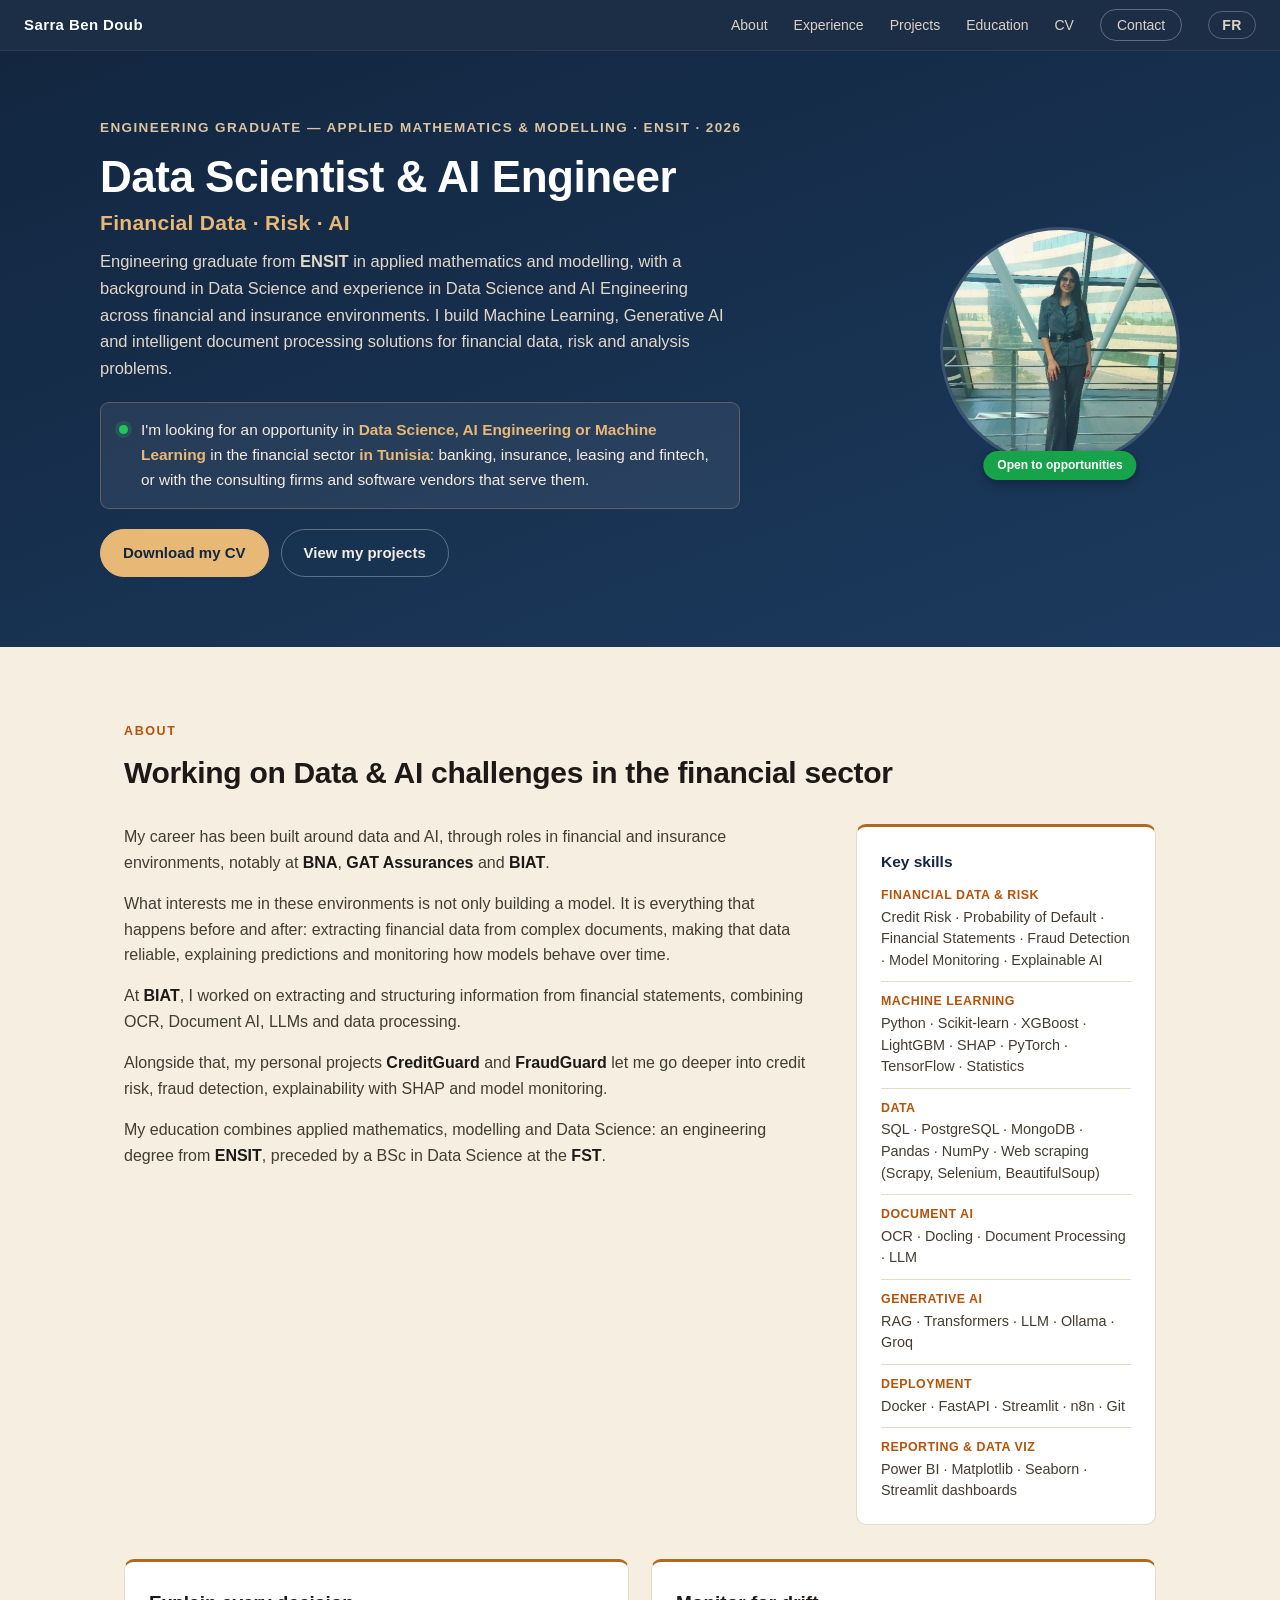
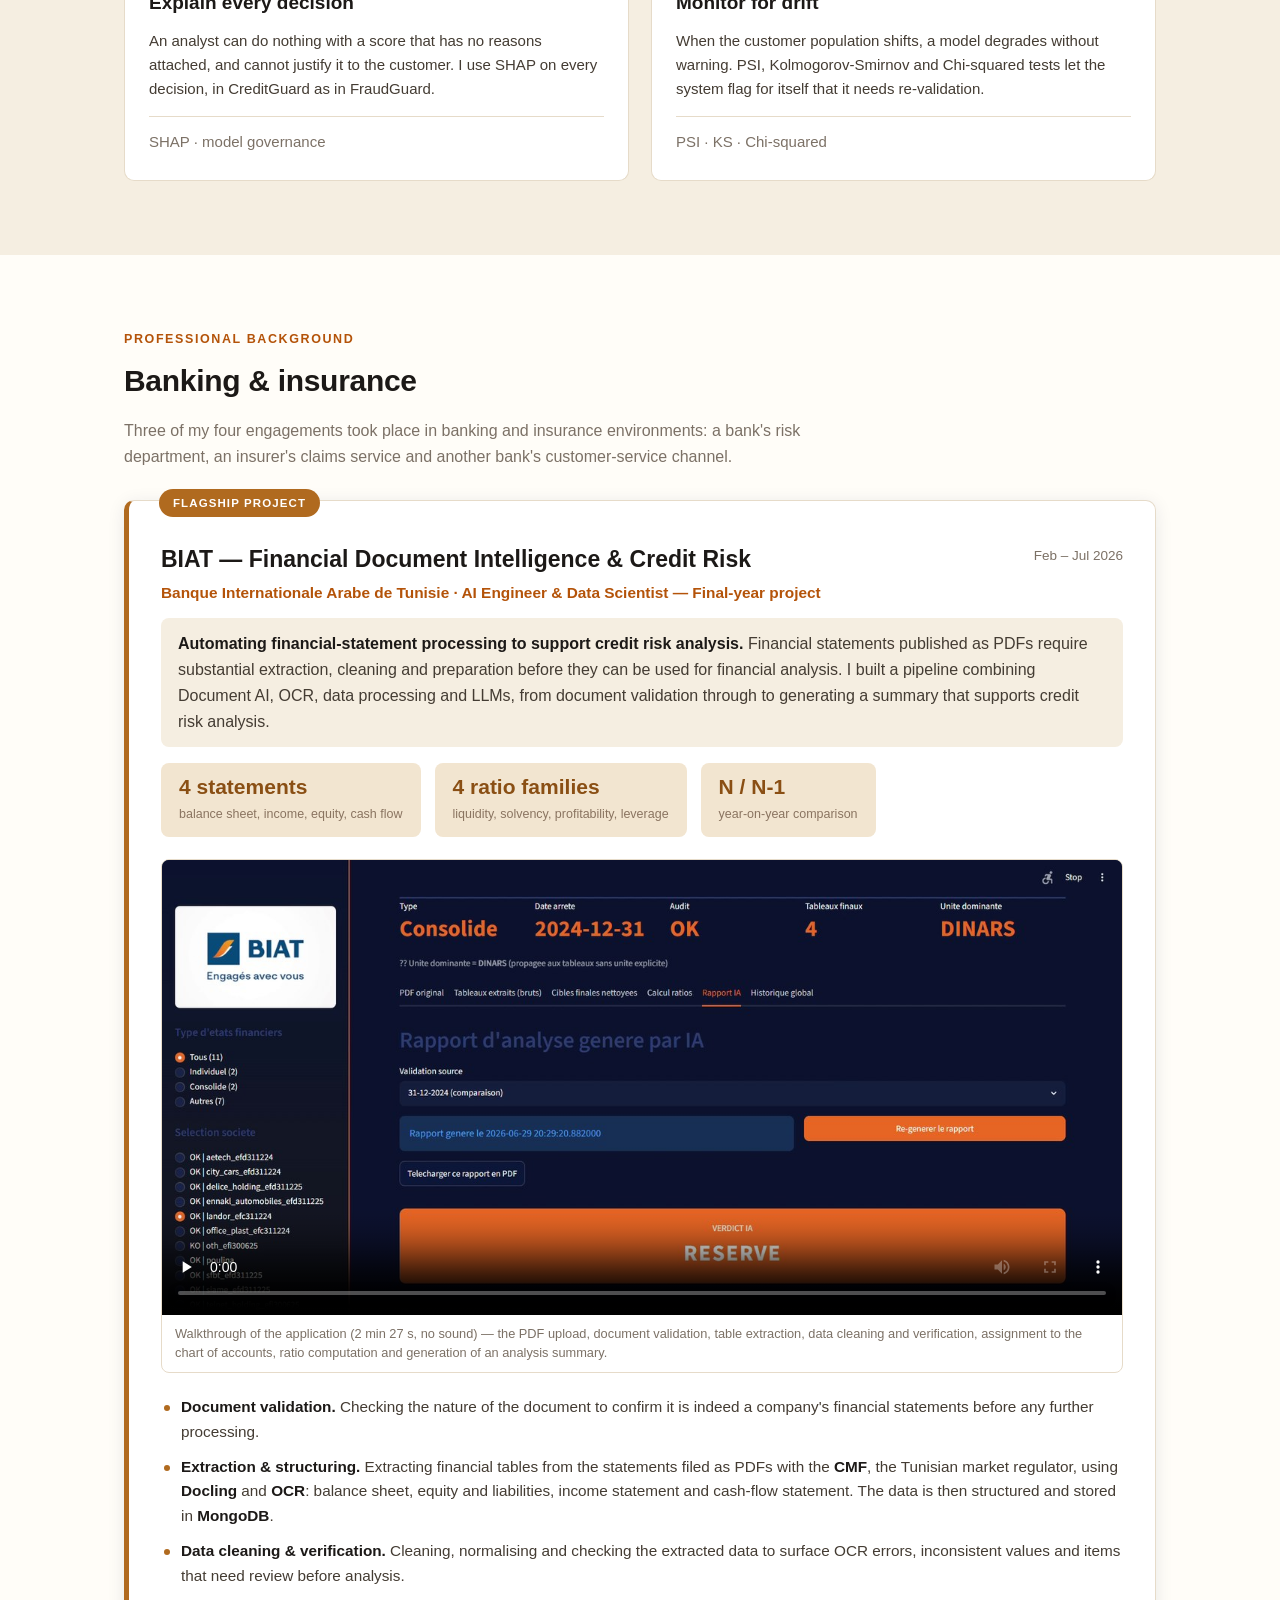
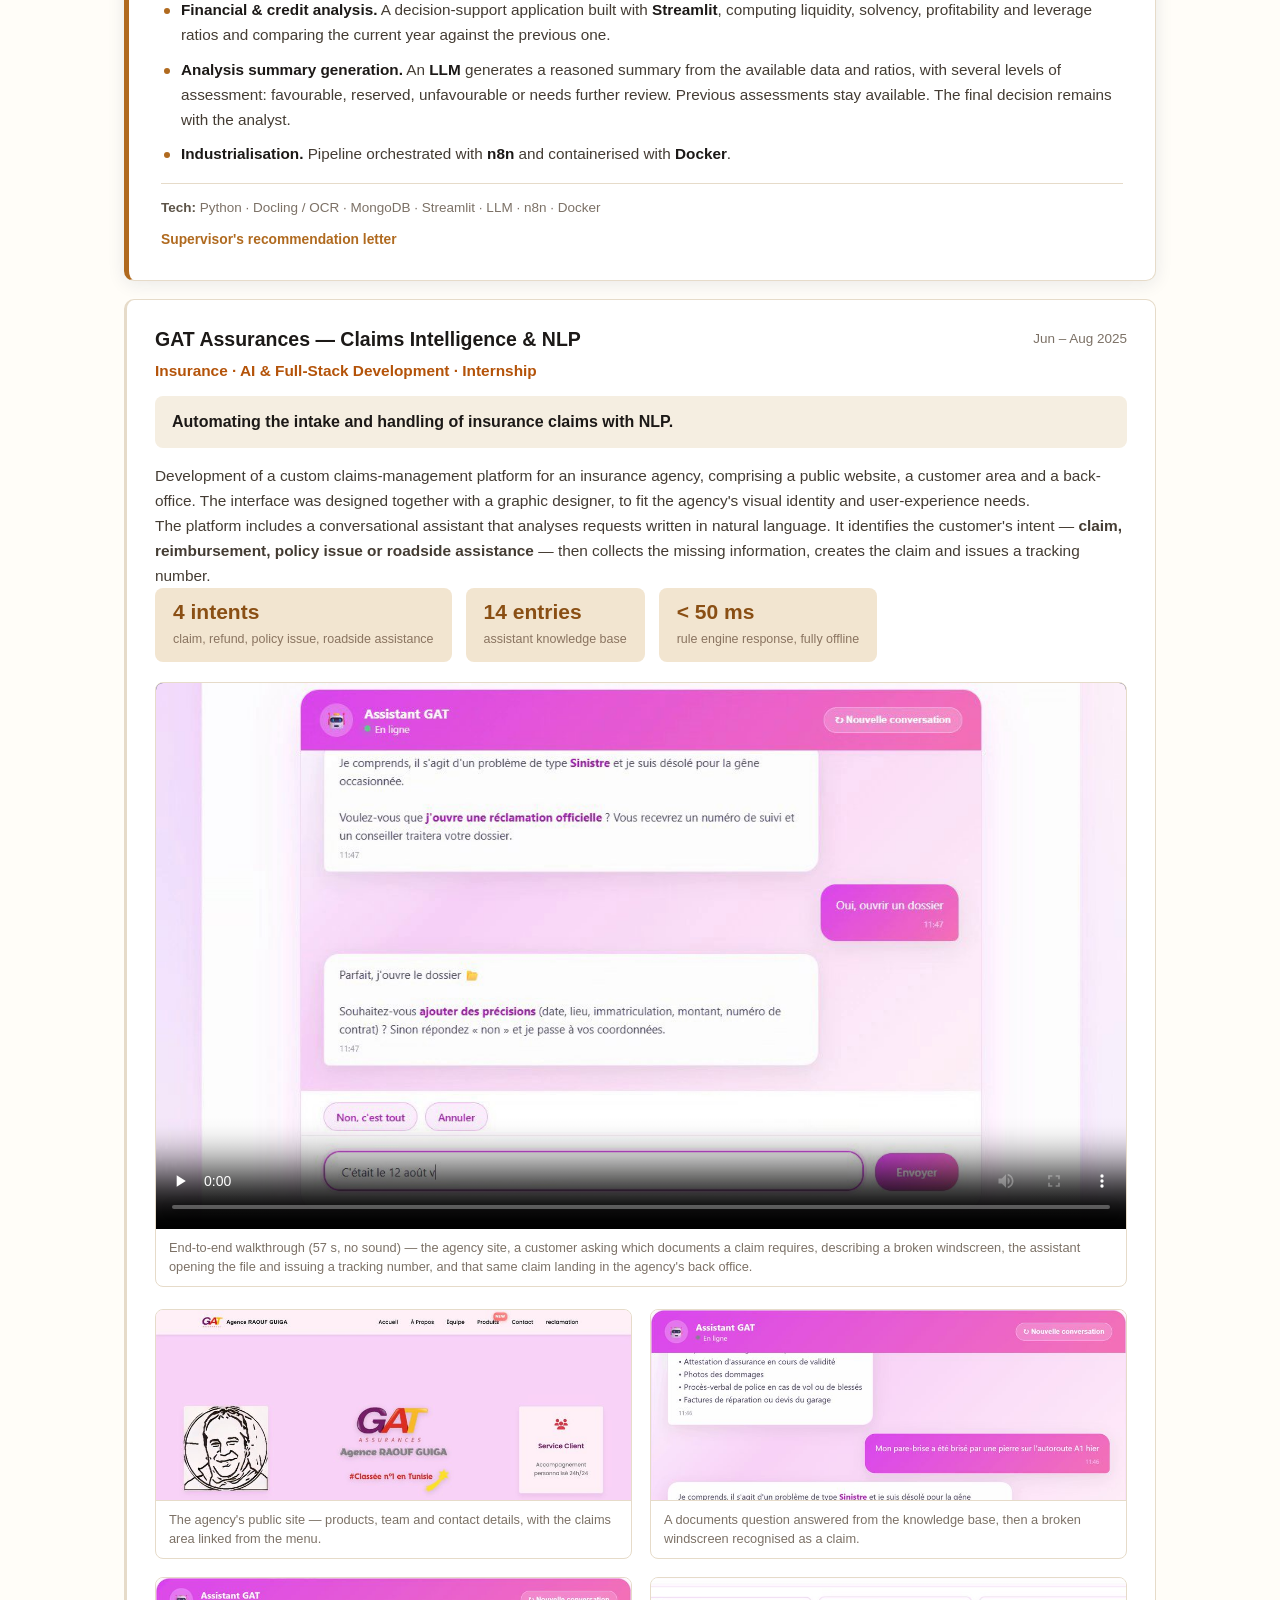
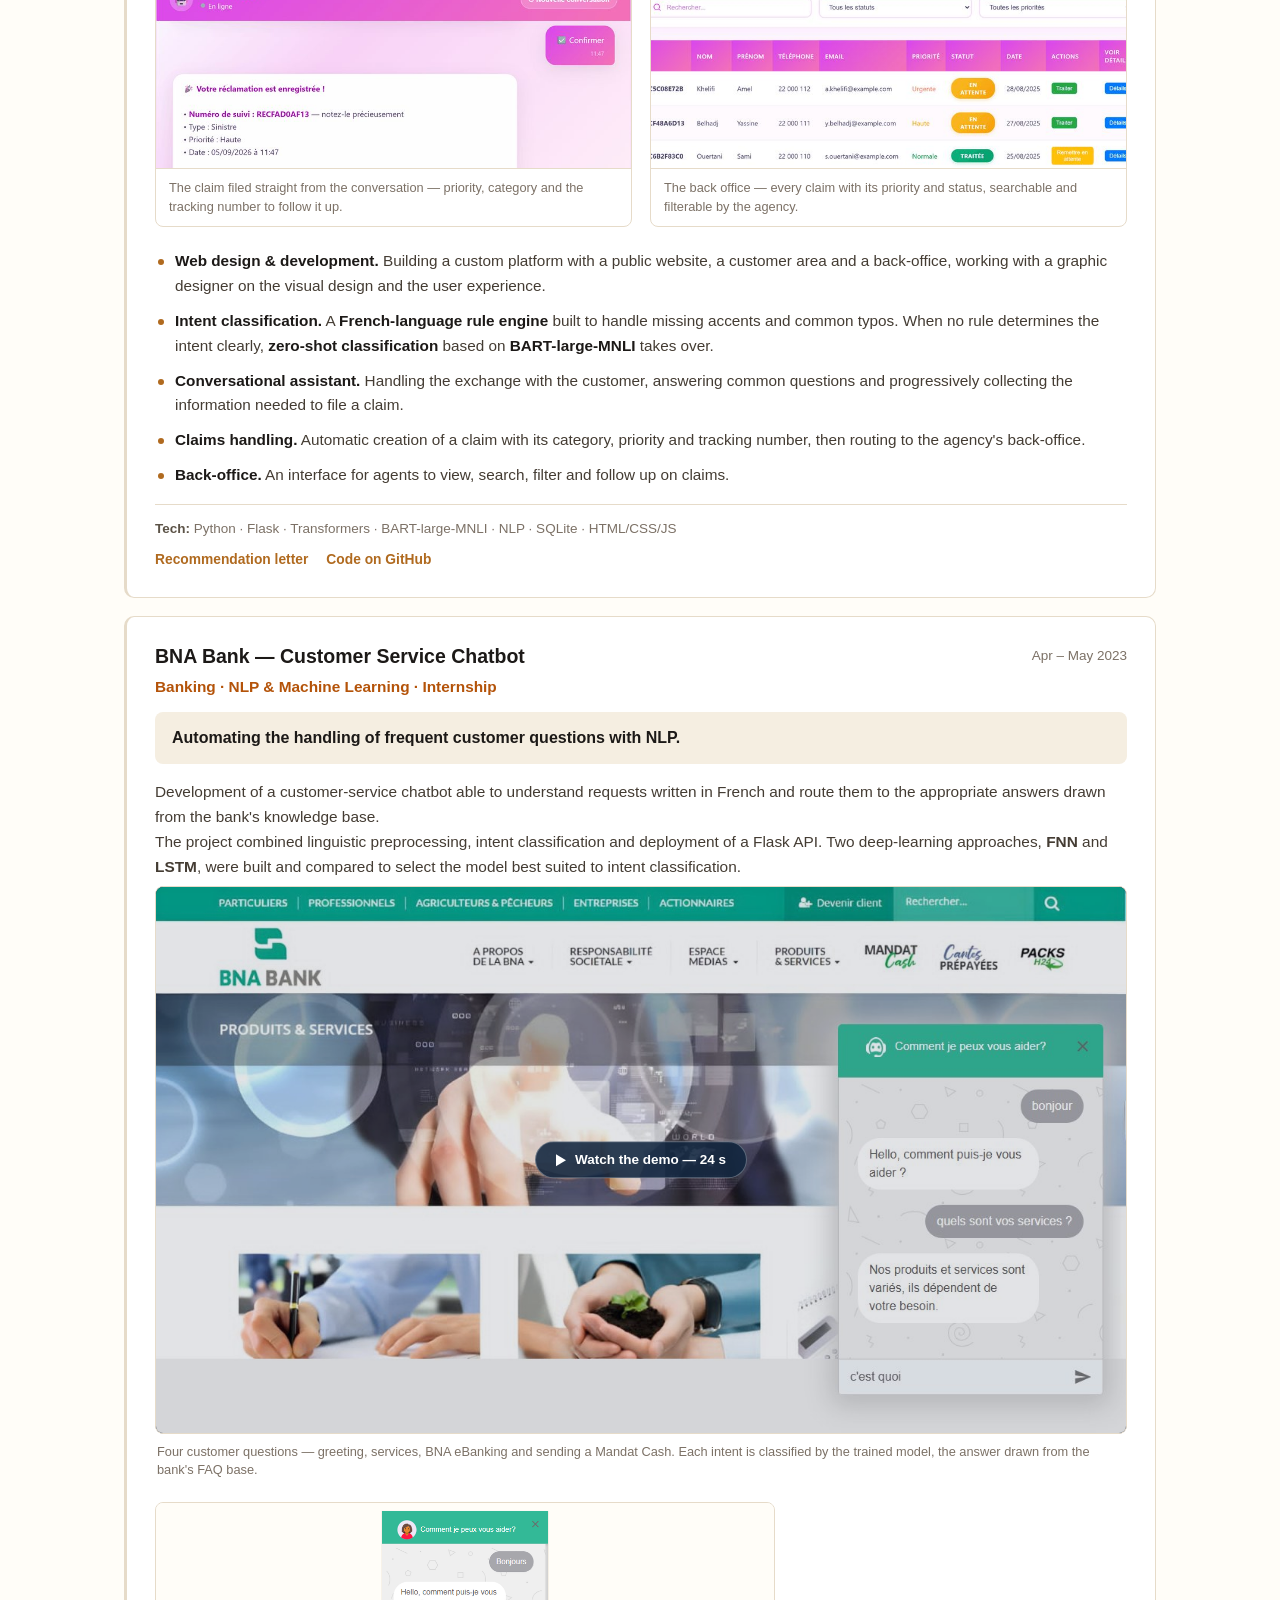
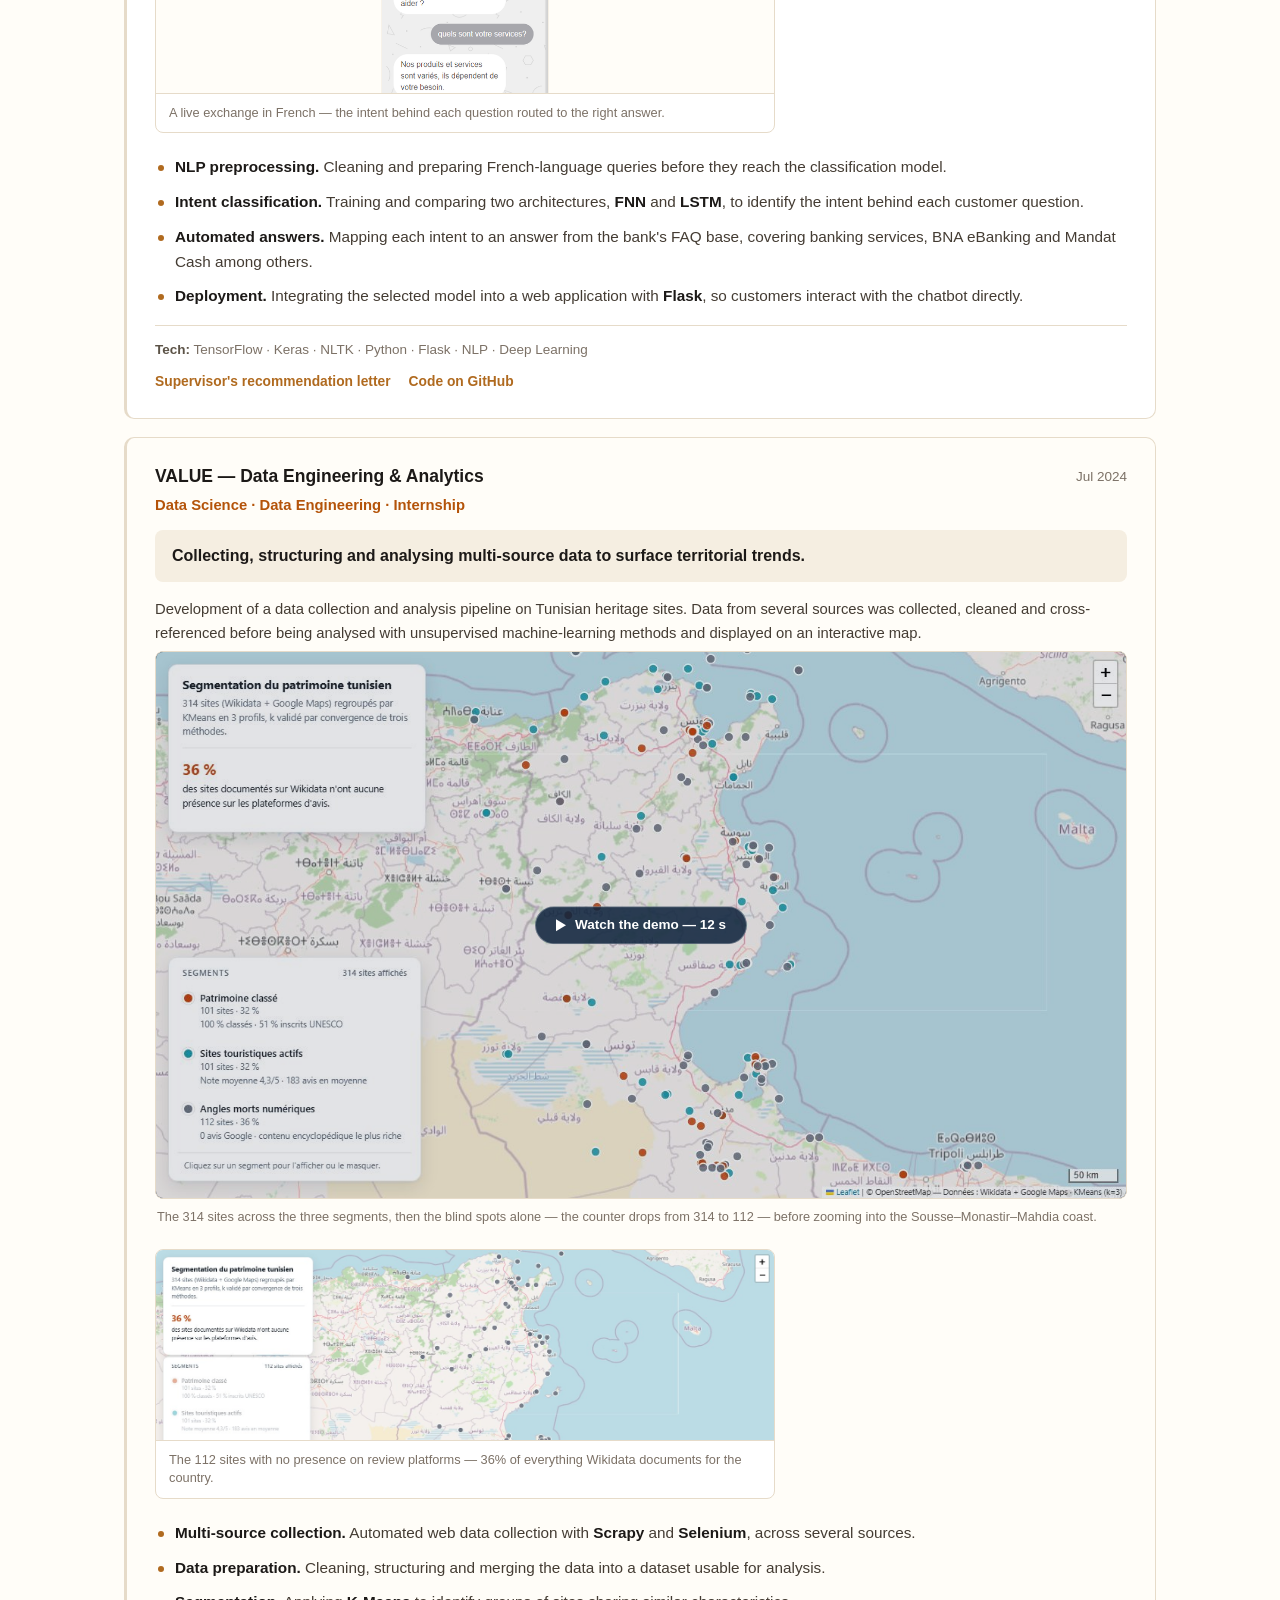
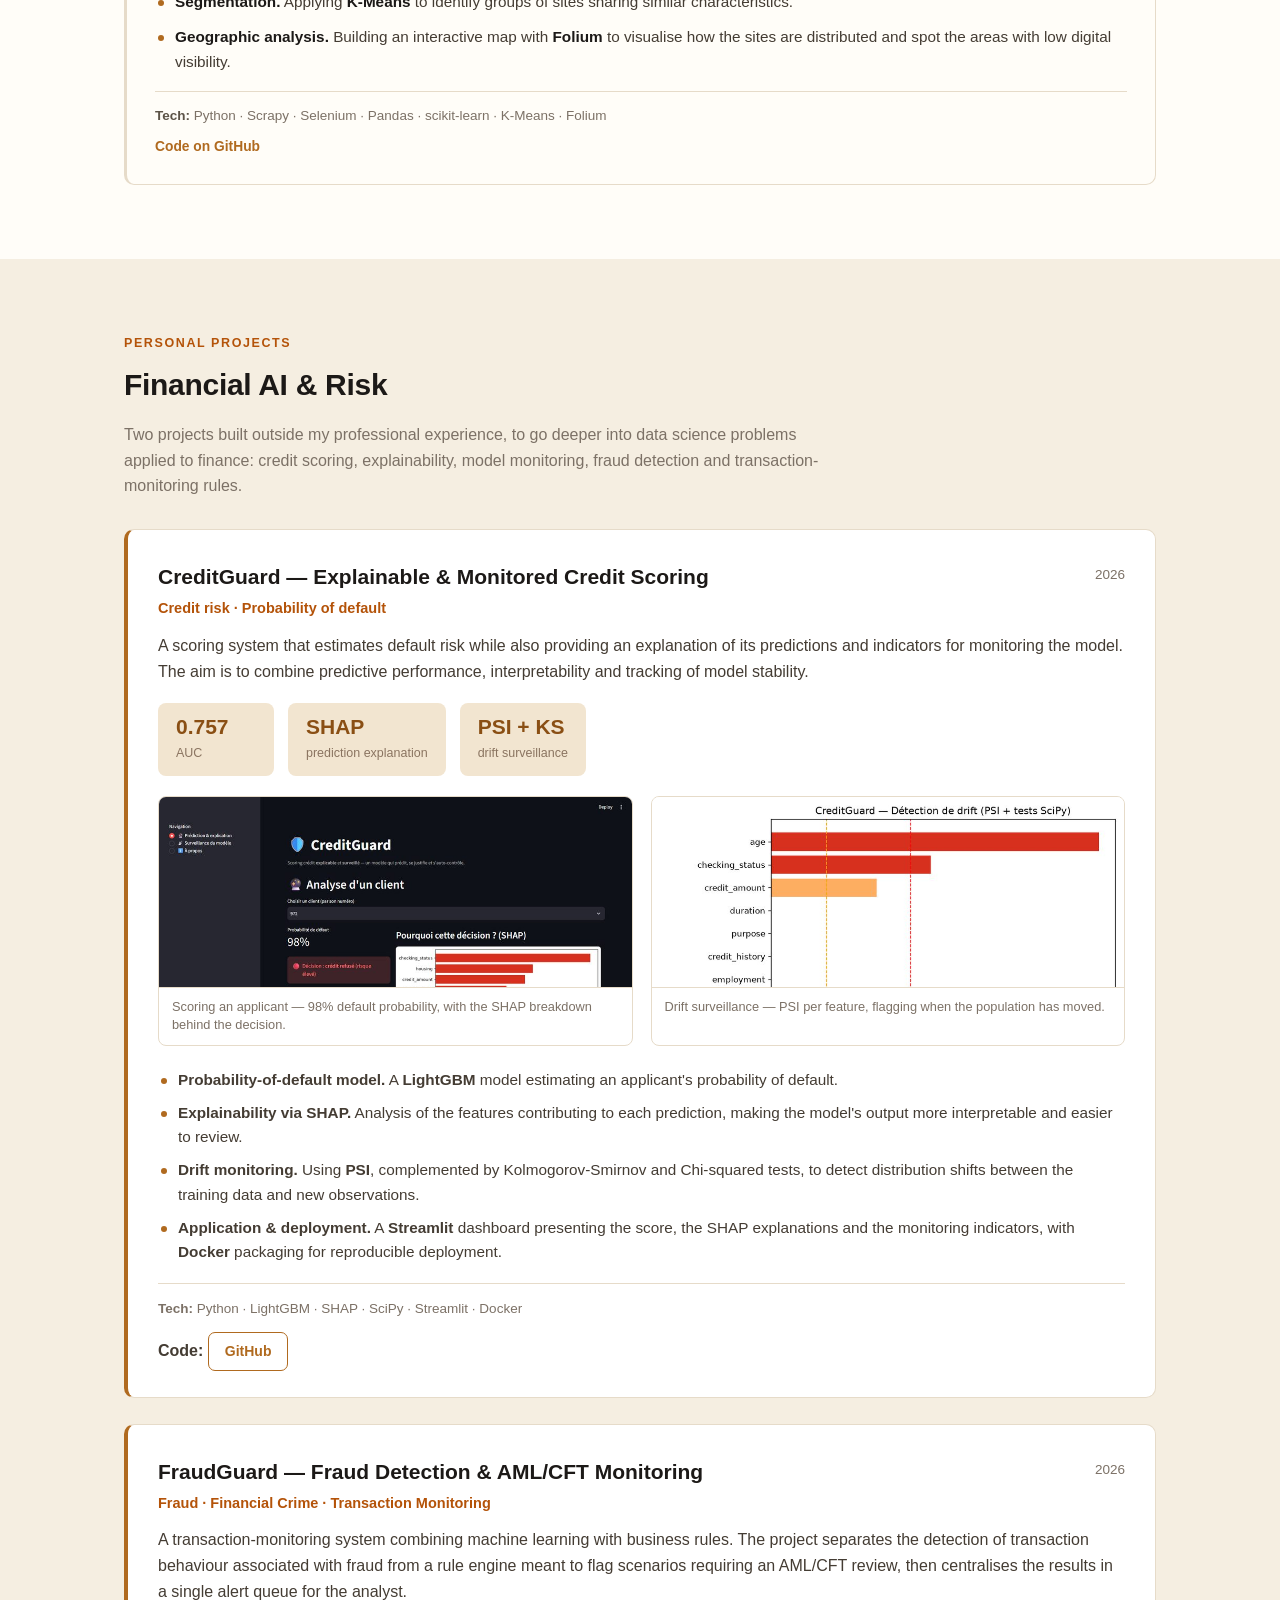
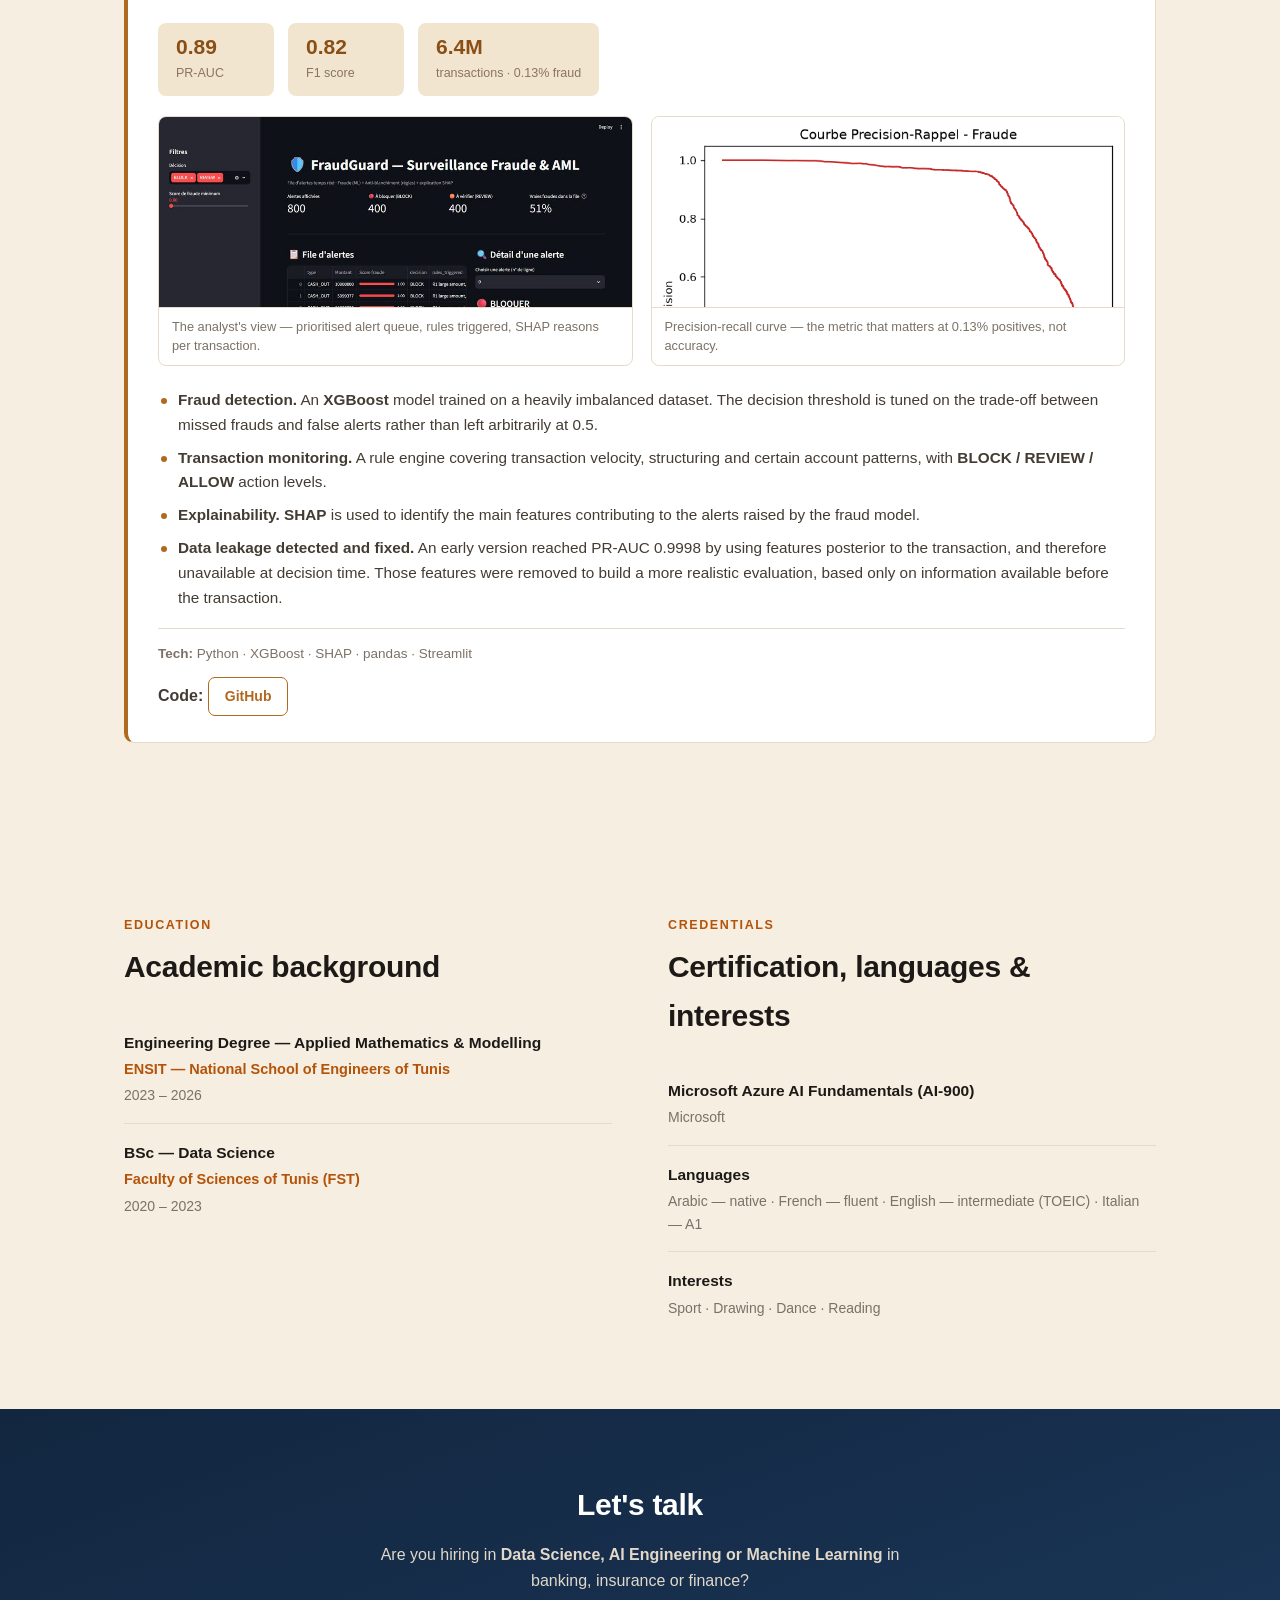
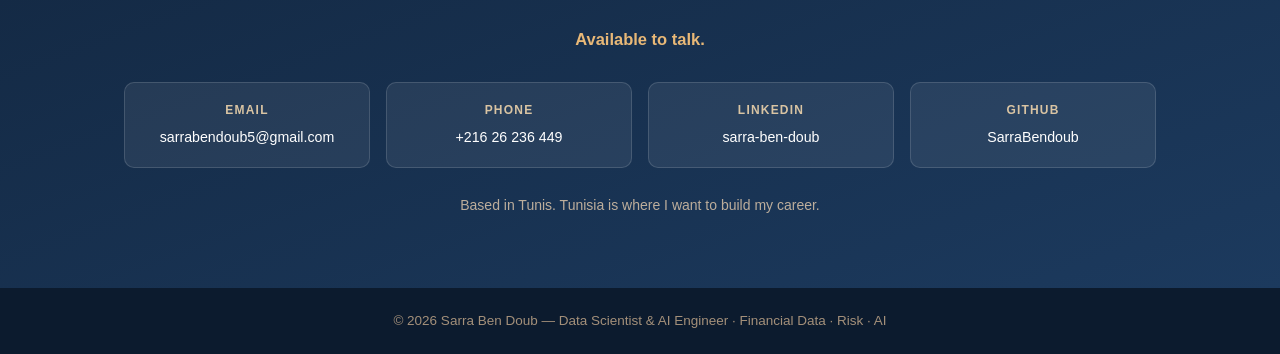
==== commit ab983a02: "Elargit la recherche au secteur financier au sens large (cabinets et editeurs) Co-Authored-By: Claud" ====
--- a/index-en.html
+++ b/index-en.html
@@ -62,7 +62,7 @@
       <p class="hero-seeking">
         <span class="dot"></span>
         I'm looking for an opportunity in <strong>Data Science, AI Engineering or Machine Learning</strong>
-        in banking, insurance, leasing or fintech <strong>in Tunisia</strong>.
+        in the financial sector <strong>in Tunisia</strong>: banking, insurance, leasing and fintech, or with the consulting firms and software vendors that serve them.
       </p>
 
       <div class="hero-actions">
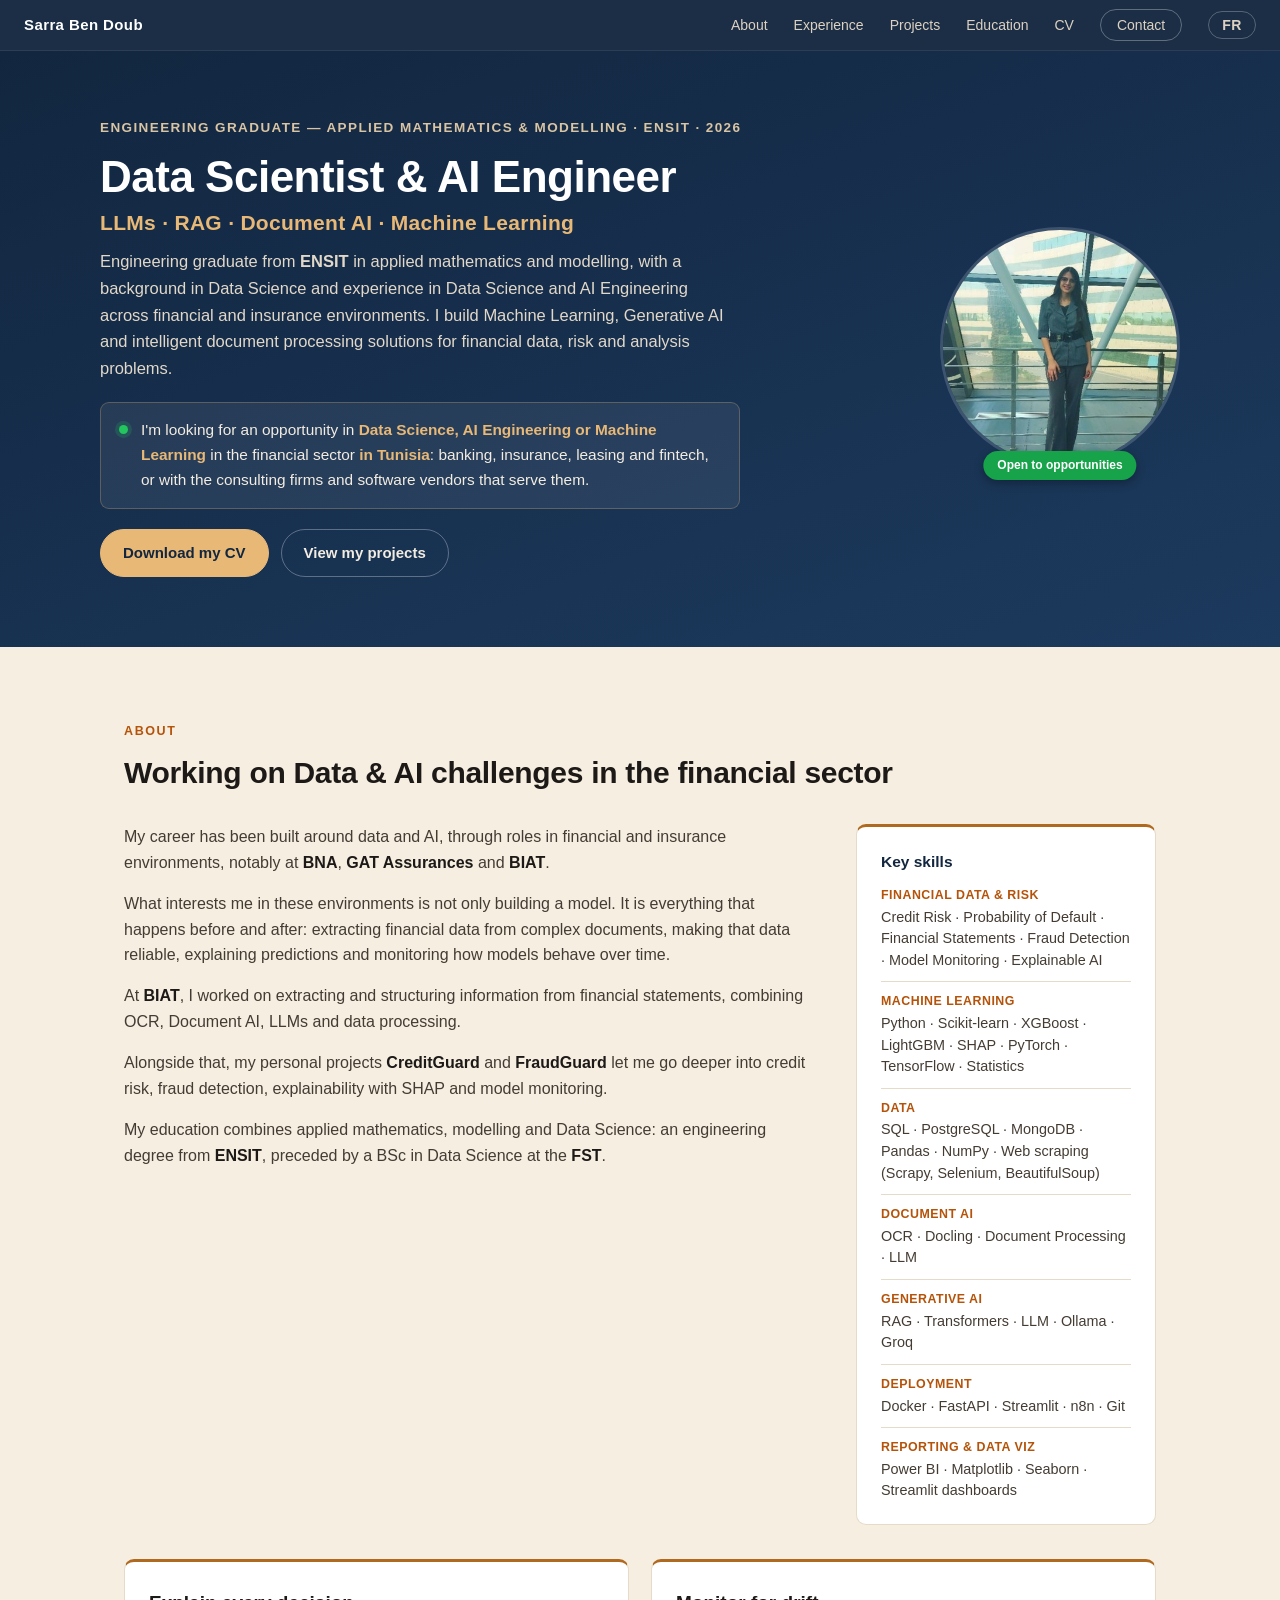
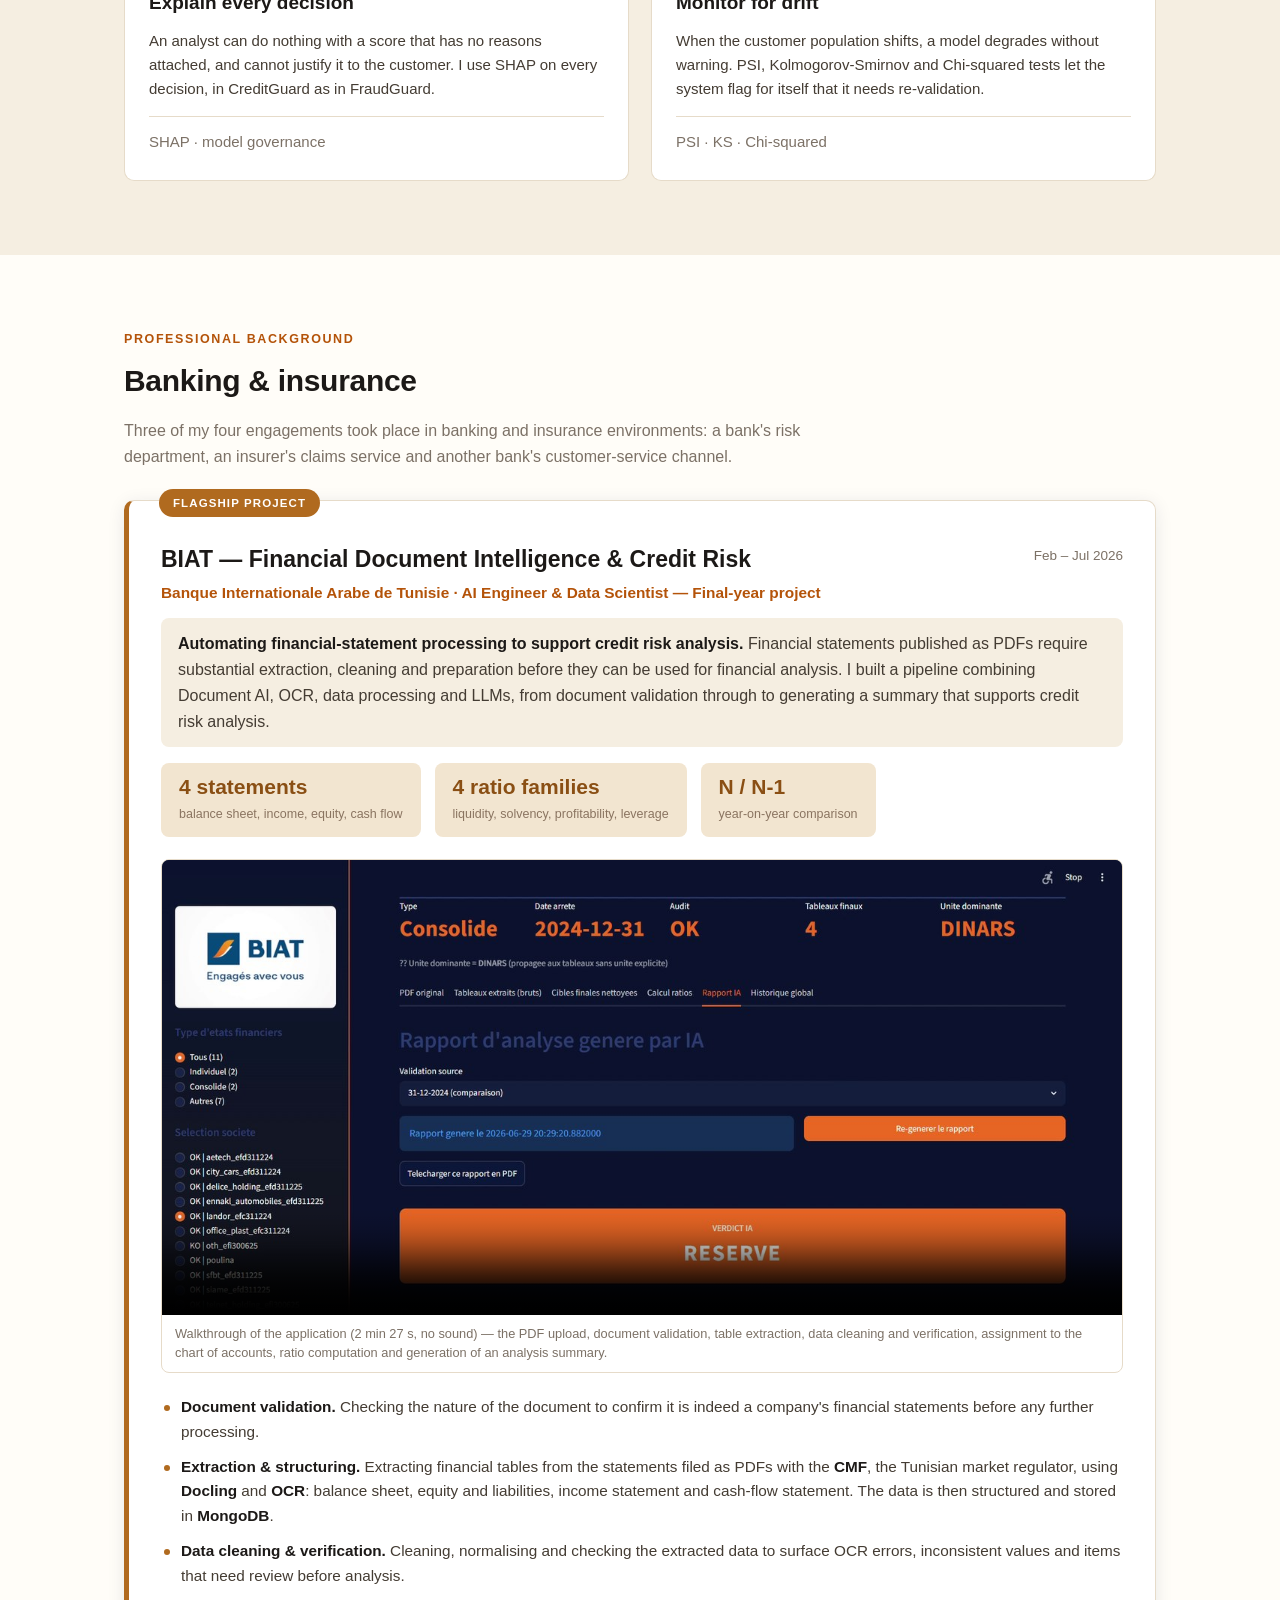
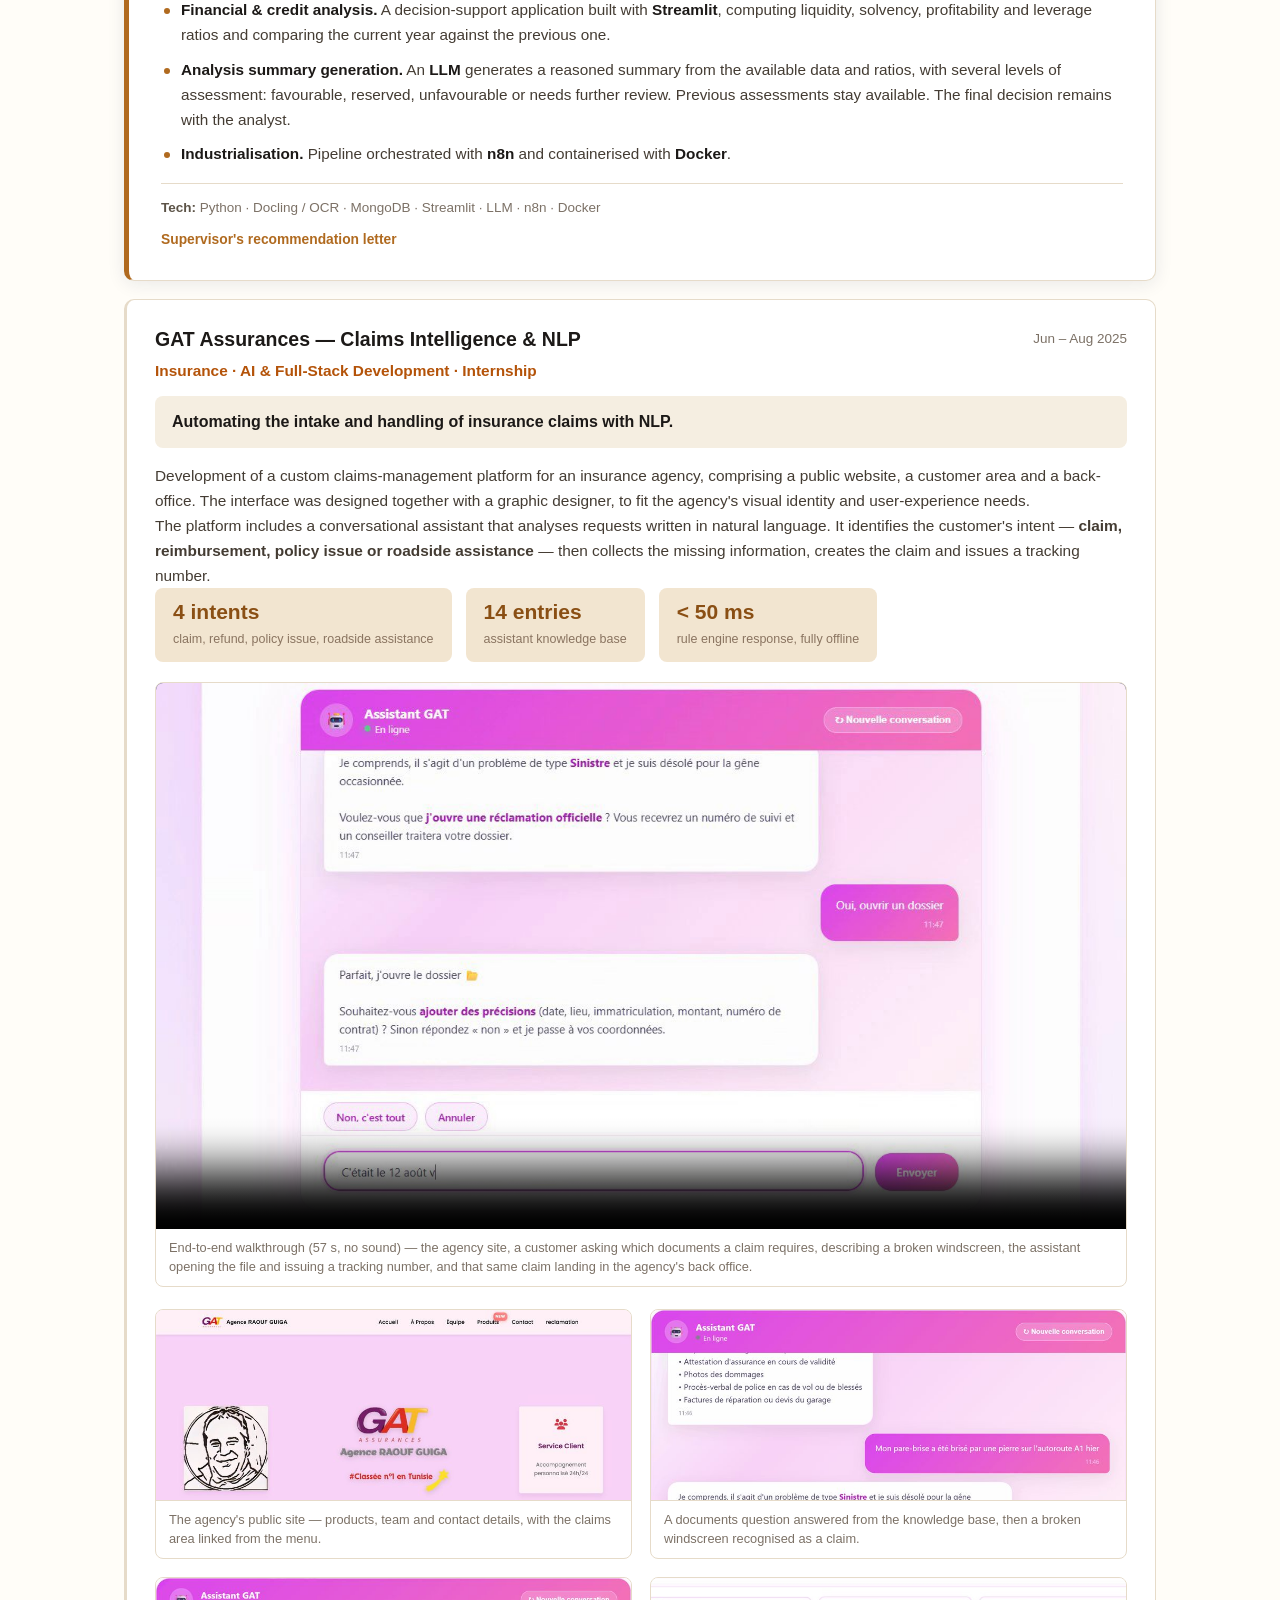
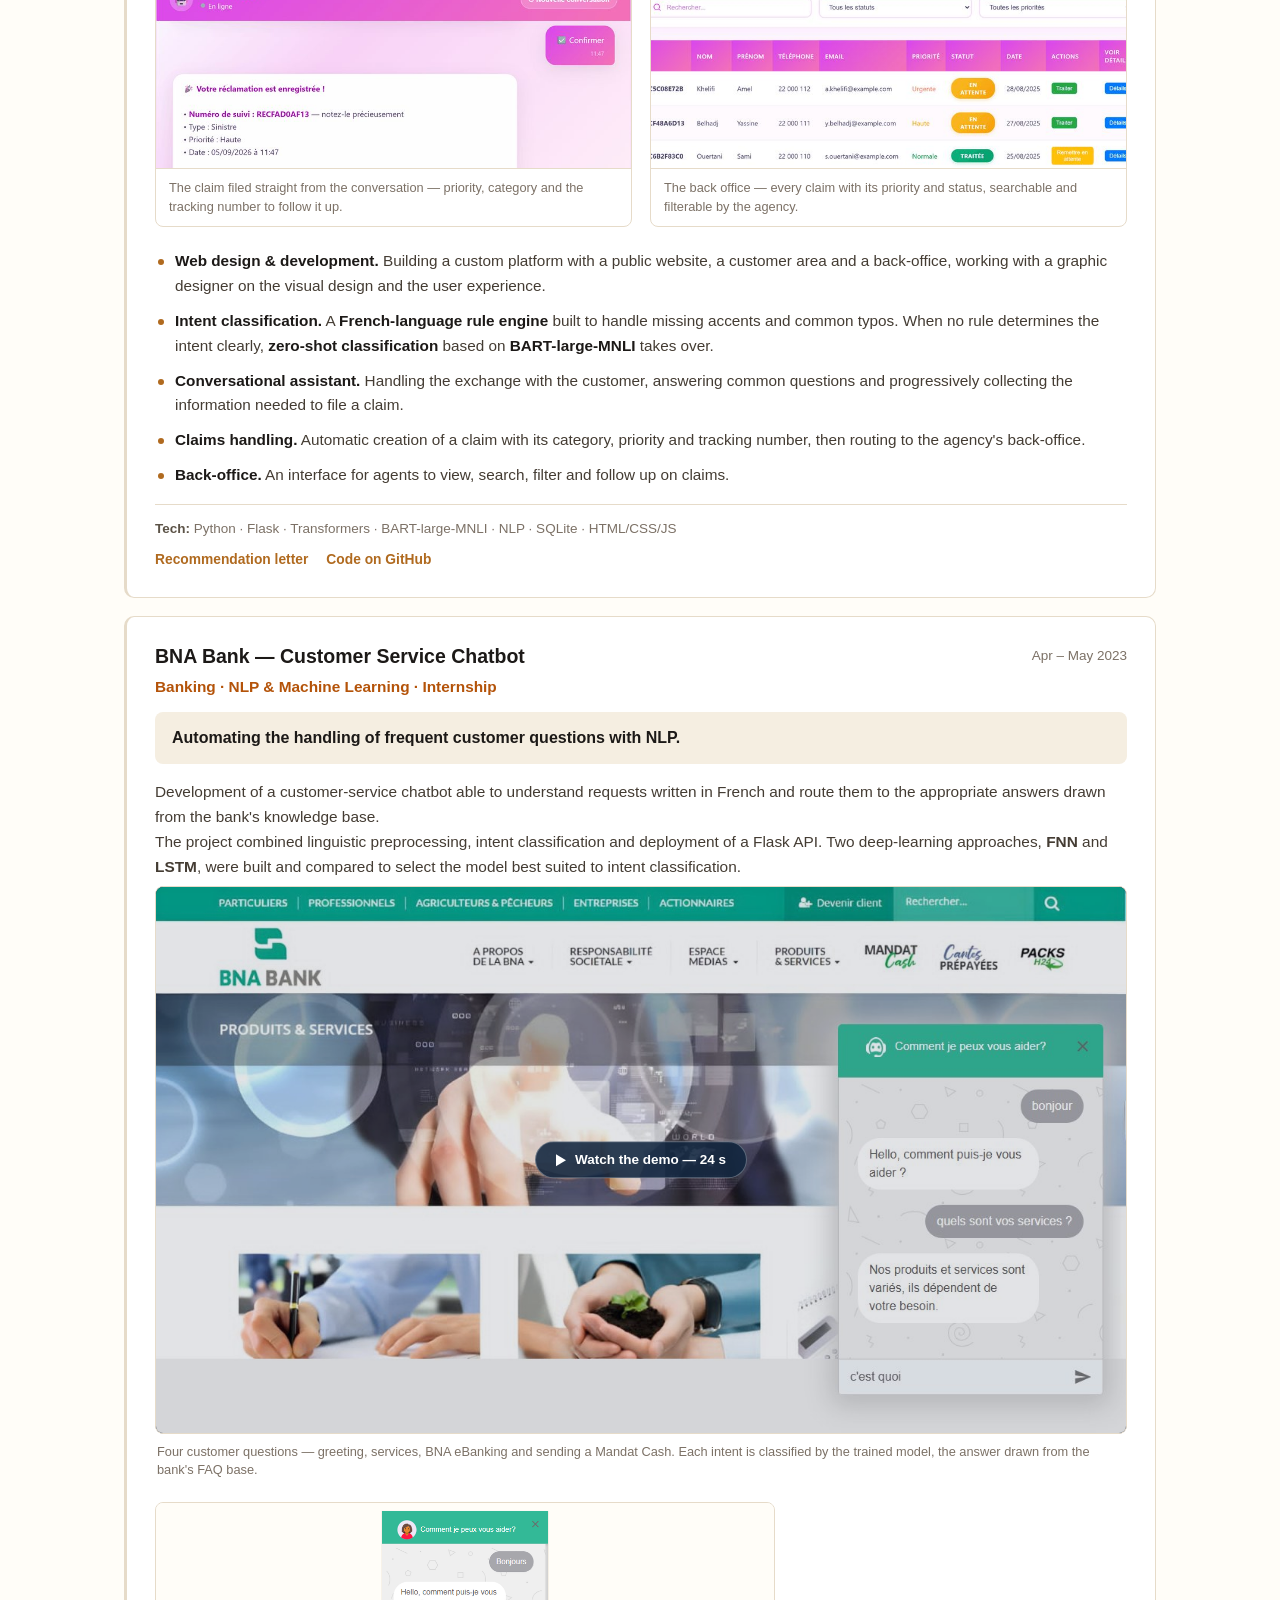
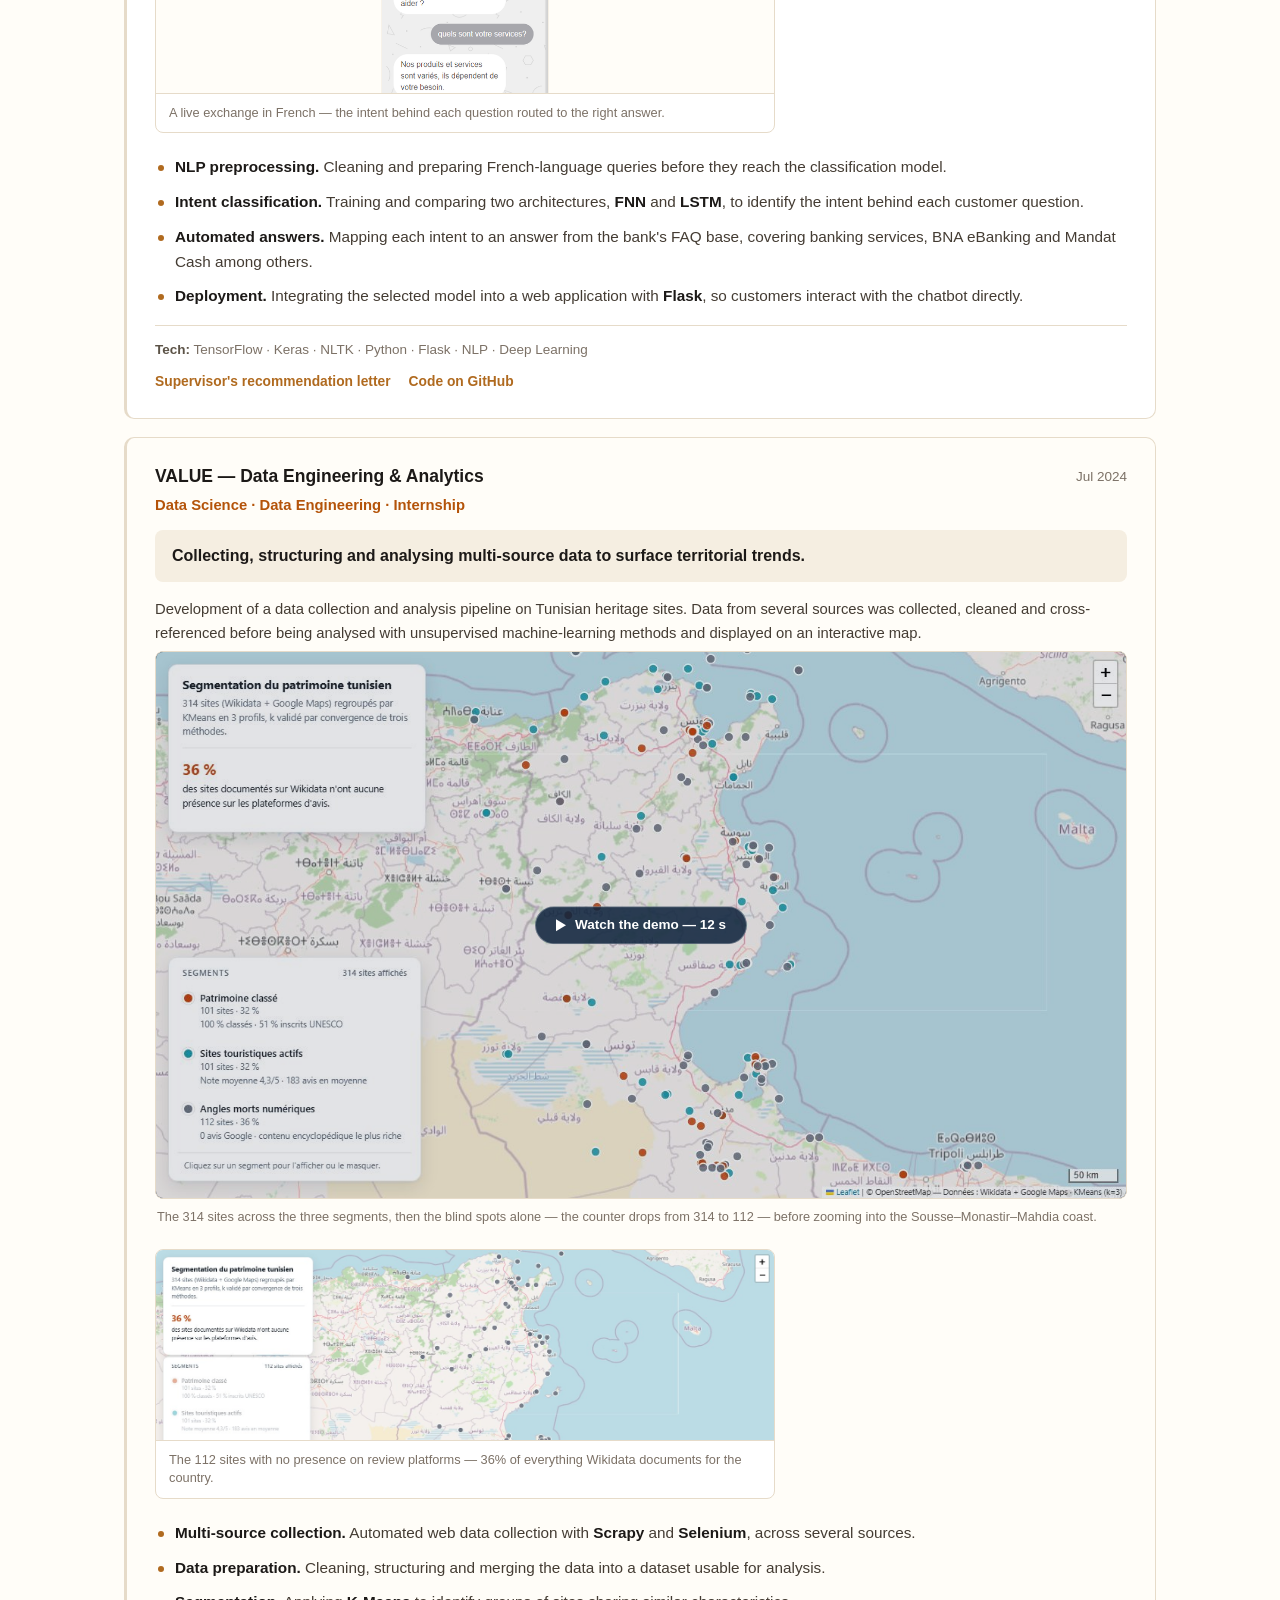
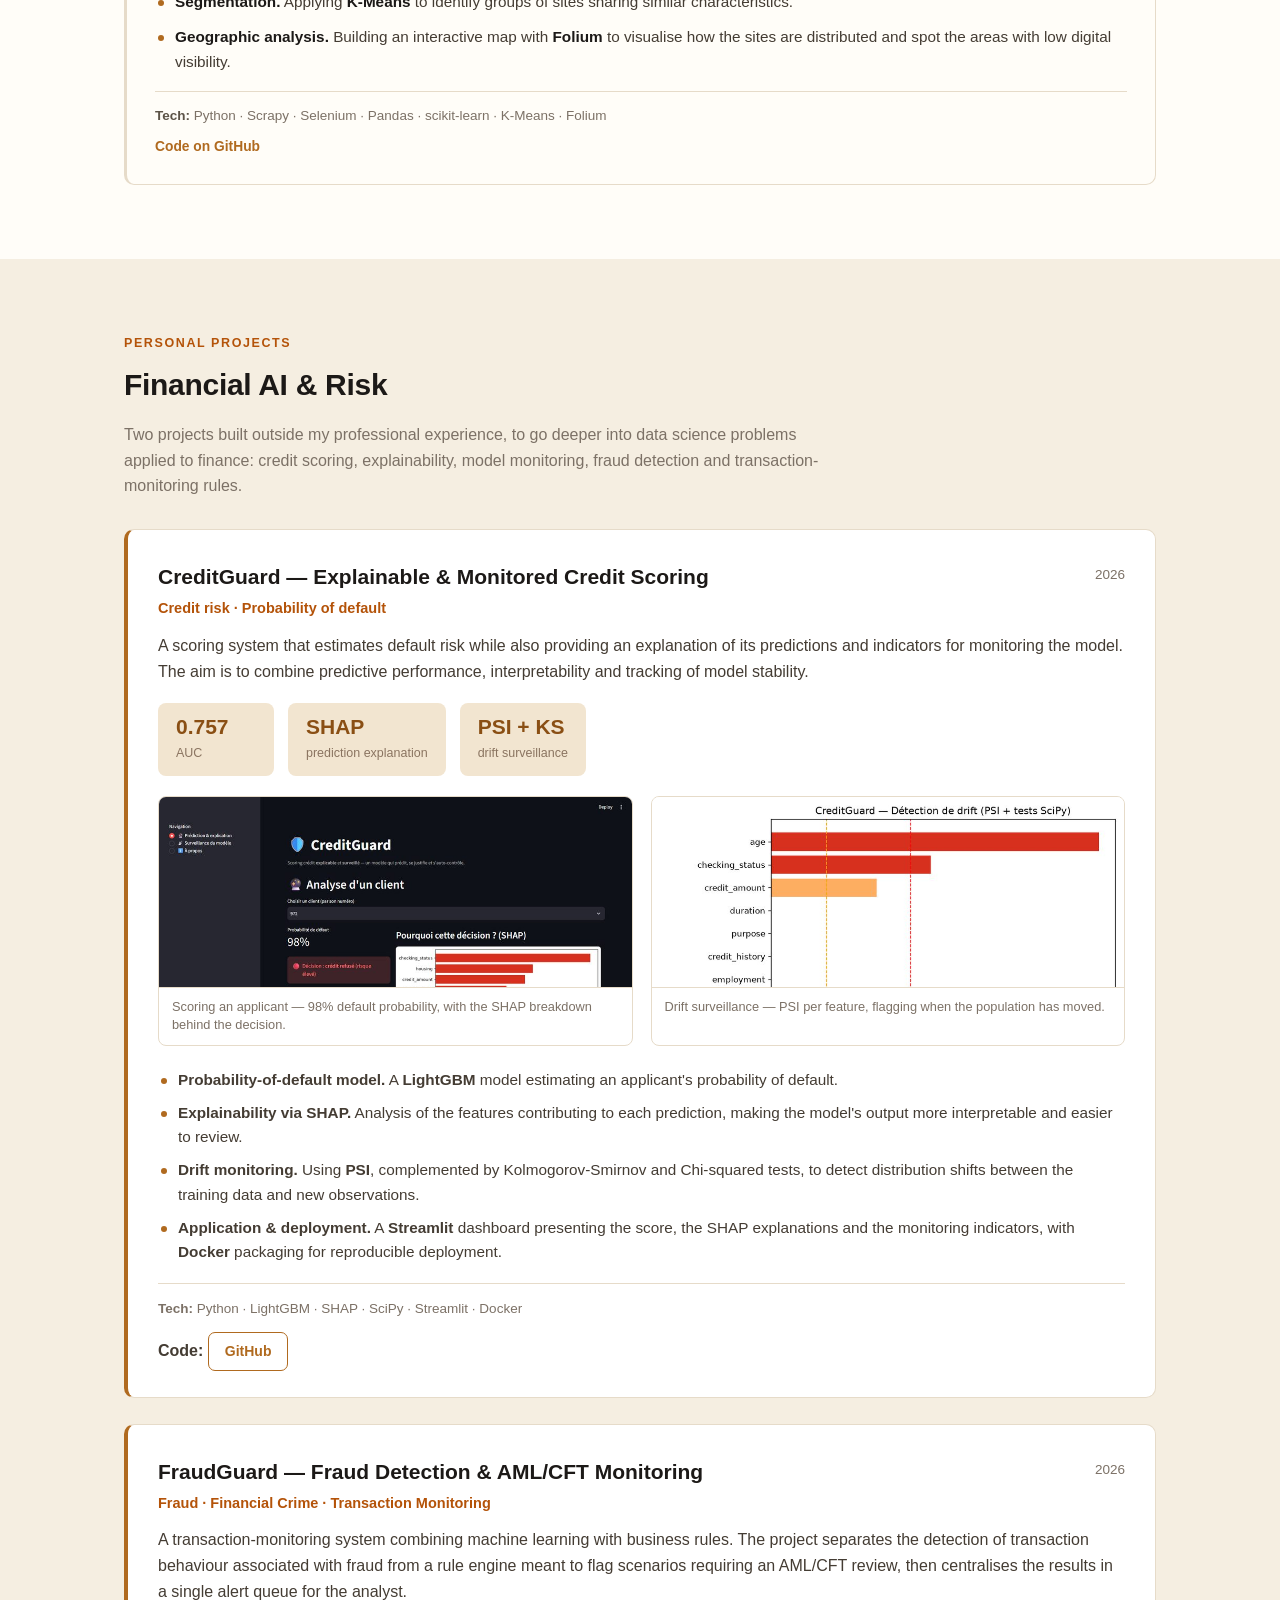
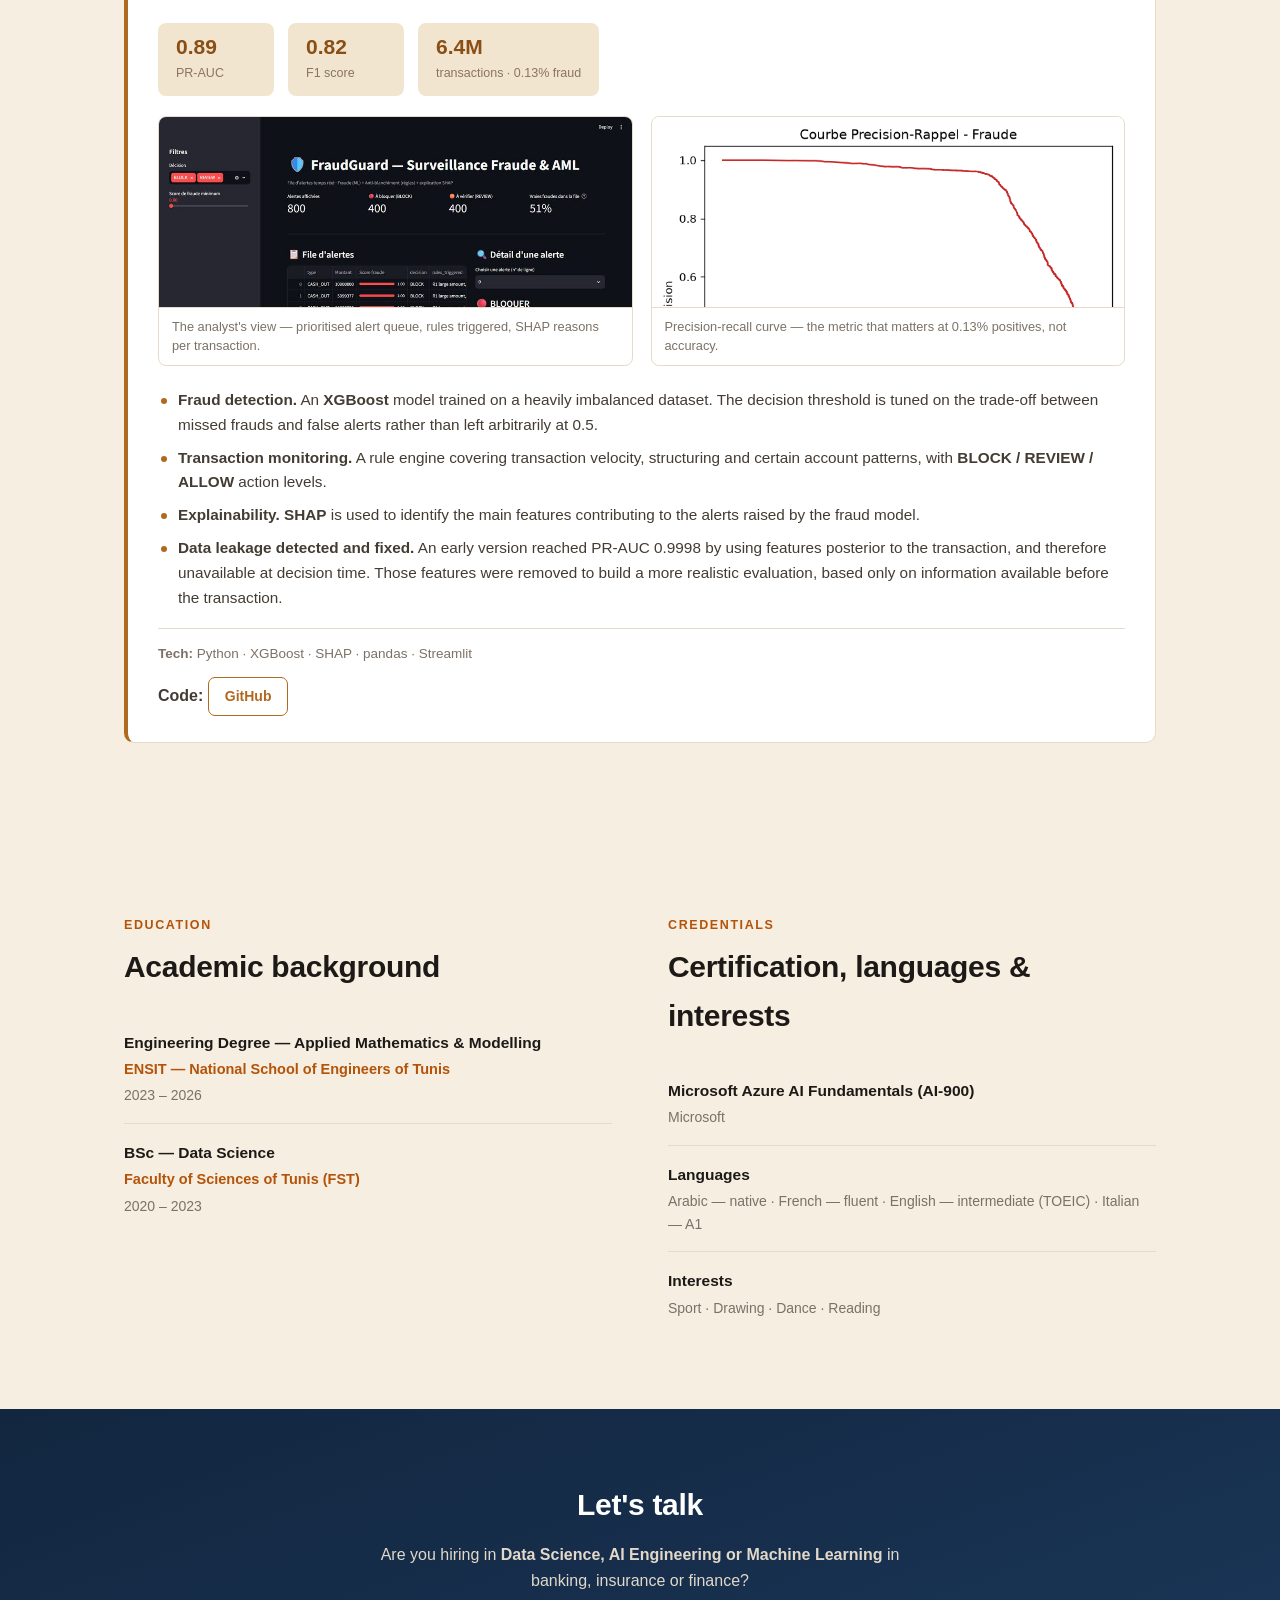
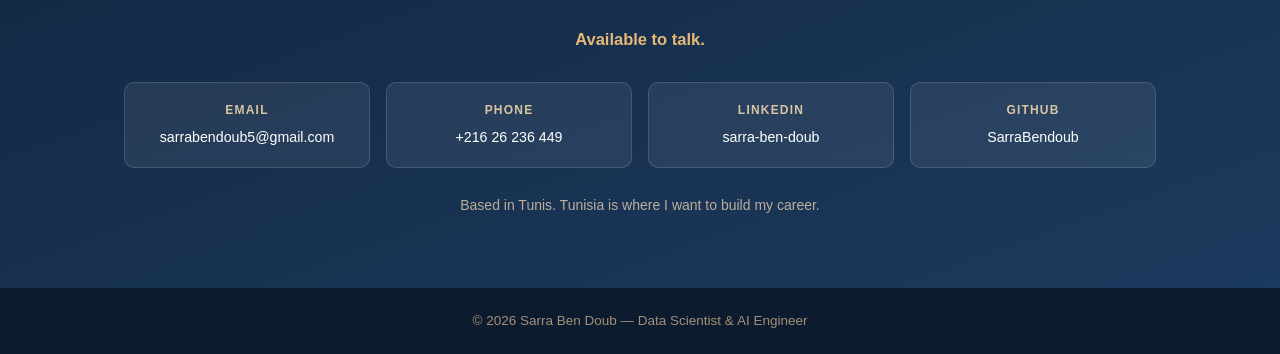
==== commit 356ac579: "Remplace la baseline finance par LLMs, RAG, Document AI et Machine Learning Co-Authored-By: Claude O" ====
--- a/index-en.html
+++ b/index-en.html
@@ -3,21 +3,21 @@
 <head>
 <meta charset="UTF-8">
 <meta name="viewport" content="width=device-width, initial-scale=1.0">
-<title>Sarra Ben Doub — Data Scientist &amp; AI Engineer | Financial Data · Risk · AI</title>
+<title>Sarra Ben Doub — Data Scientist &amp; AI Engineer | LLMs · RAG · Document AI · Machine Learning</title>
 <meta name="description" content="Data Scientist &amp; AI Engineer · financial data, risk and AI. Machine Learning, Generative AI and intelligent document processing applied to credit risk, fraud detection and financial analysis. Experience at BIAT, GAT Assurances and BNA.">
 <link rel="icon" href="favicon.svg" type="image/svg+xml">
 
 <!-- Aperçu au partage (LinkedIn, WhatsApp, Slack) -->
 <meta property="og:type" content="website">
 <meta property="og:locale" content="en_US">
-<meta property="og:title" content="Sarra Ben Doub — Data Scientist &amp; AI Engineer | Financial Data · Risk · AI">
+<meta property="og:title" content="Sarra Ben Doub — Data Scientist &amp; AI Engineer | LLMs · RAG · Document AI · Machine Learning">
 <meta property="og:description" content="Machine Learning · Generative AI · Document AI, applied to credit risk, fraud detection and financial-statement analysis.">
 <meta property="og:url" content="https://sarrabendoub.github.io/index-en.html">
 <meta property="og:image" content="https://sarrabendoub.github.io/assets/og-image.png">
 <meta property="og:image:width" content="1200">
 <meta property="og:image:height" content="630">
 <meta name="twitter:card" content="summary_large_image">
-<meta name="twitter:title" content="Sarra Ben Doub — Data Scientist &amp; AI Engineer | Financial Data · Risk · AI">
+<meta name="twitter:title" content="Sarra Ben Doub — Data Scientist &amp; AI Engineer | LLMs · RAG · Document AI · Machine Learning">
 <meta name="twitter:description" content="Machine Learning · Generative AI · Document AI, applied to credit risk, fraud detection and financial data.">
 <meta name="twitter:image" content="https://sarrabendoub.github.io/assets/og-image.png">
 
@@ -49,7 +49,7 @@
     <div class="hero-text">
       <p class="hero-kicker">Engineering Graduate — Applied Mathematics &amp; Modelling · ENSIT · 2026</p>
 
-      <h1>Data Scientist &amp; AI Engineer<span class="hero-sub">Financial Data · Risk · AI</span></h1>
+      <h1>Data Scientist &amp; AI Engineer<span class="hero-sub">LLMs · RAG · Document AI · Machine Learning</span></h1>
 
 
       <p class="hero-pitch">
@@ -677,7 +677,7 @@
 
 <footer class="footer">
   <div class="wrap">
-    <p>© 2026 Sarra Ben Doub — Data Scientist &amp; AI Engineer · Financial Data · Risk · AI</p>
+    <p>© 2026 Sarra Ben Doub — Data Scientist &amp; AI Engineer</p>
   </div>
 </footer>
 
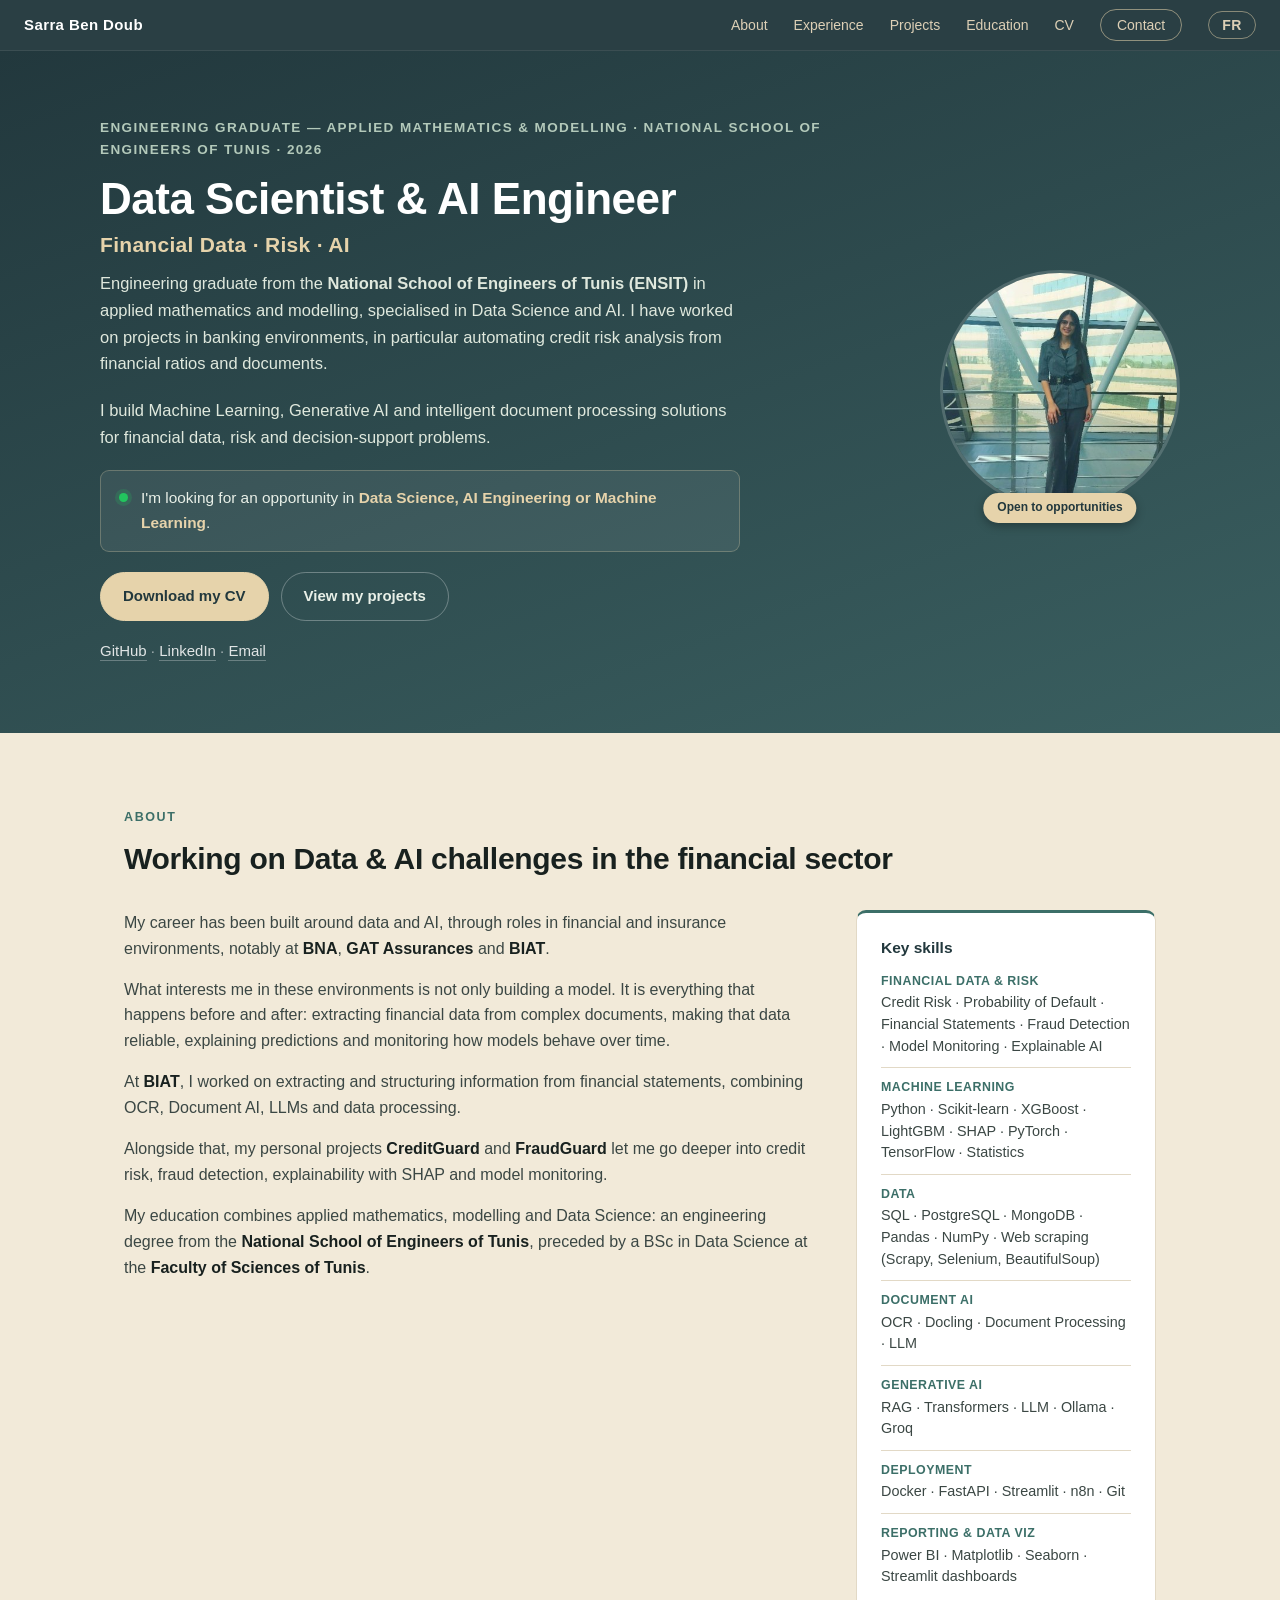
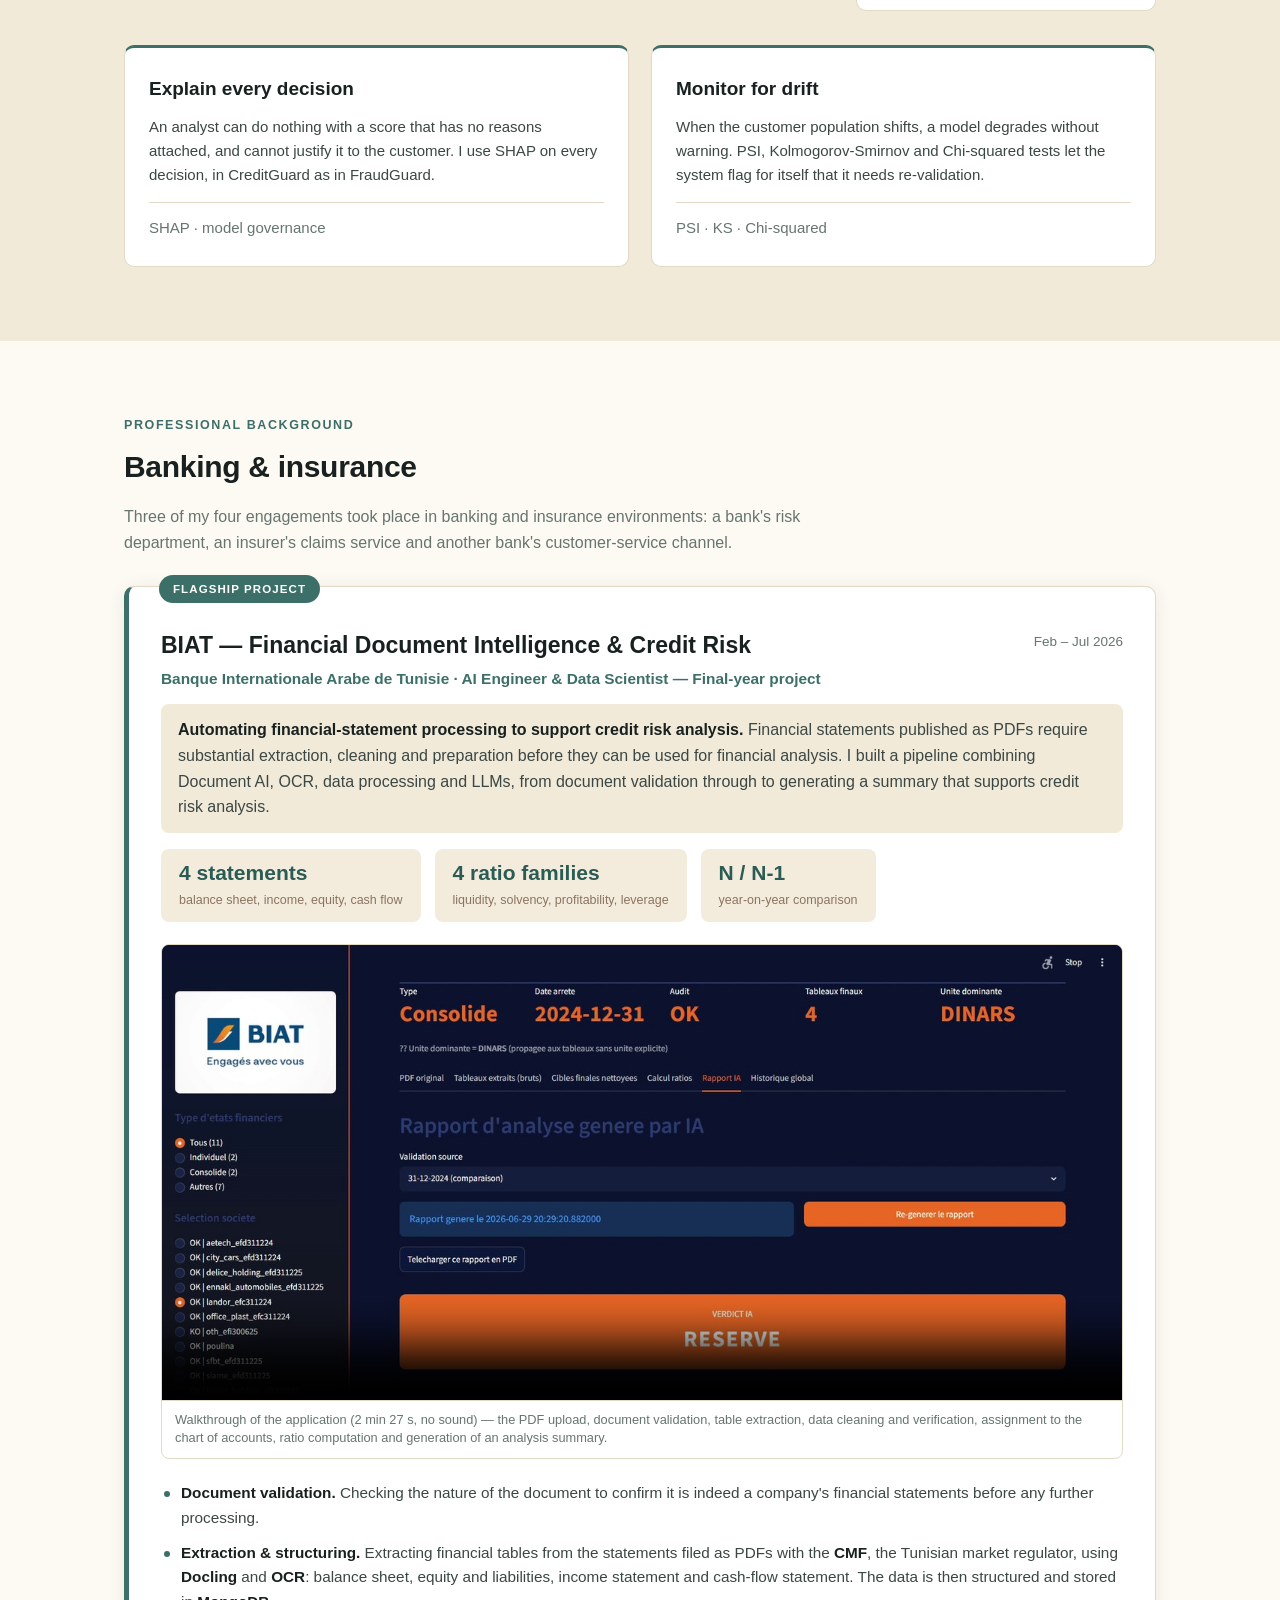
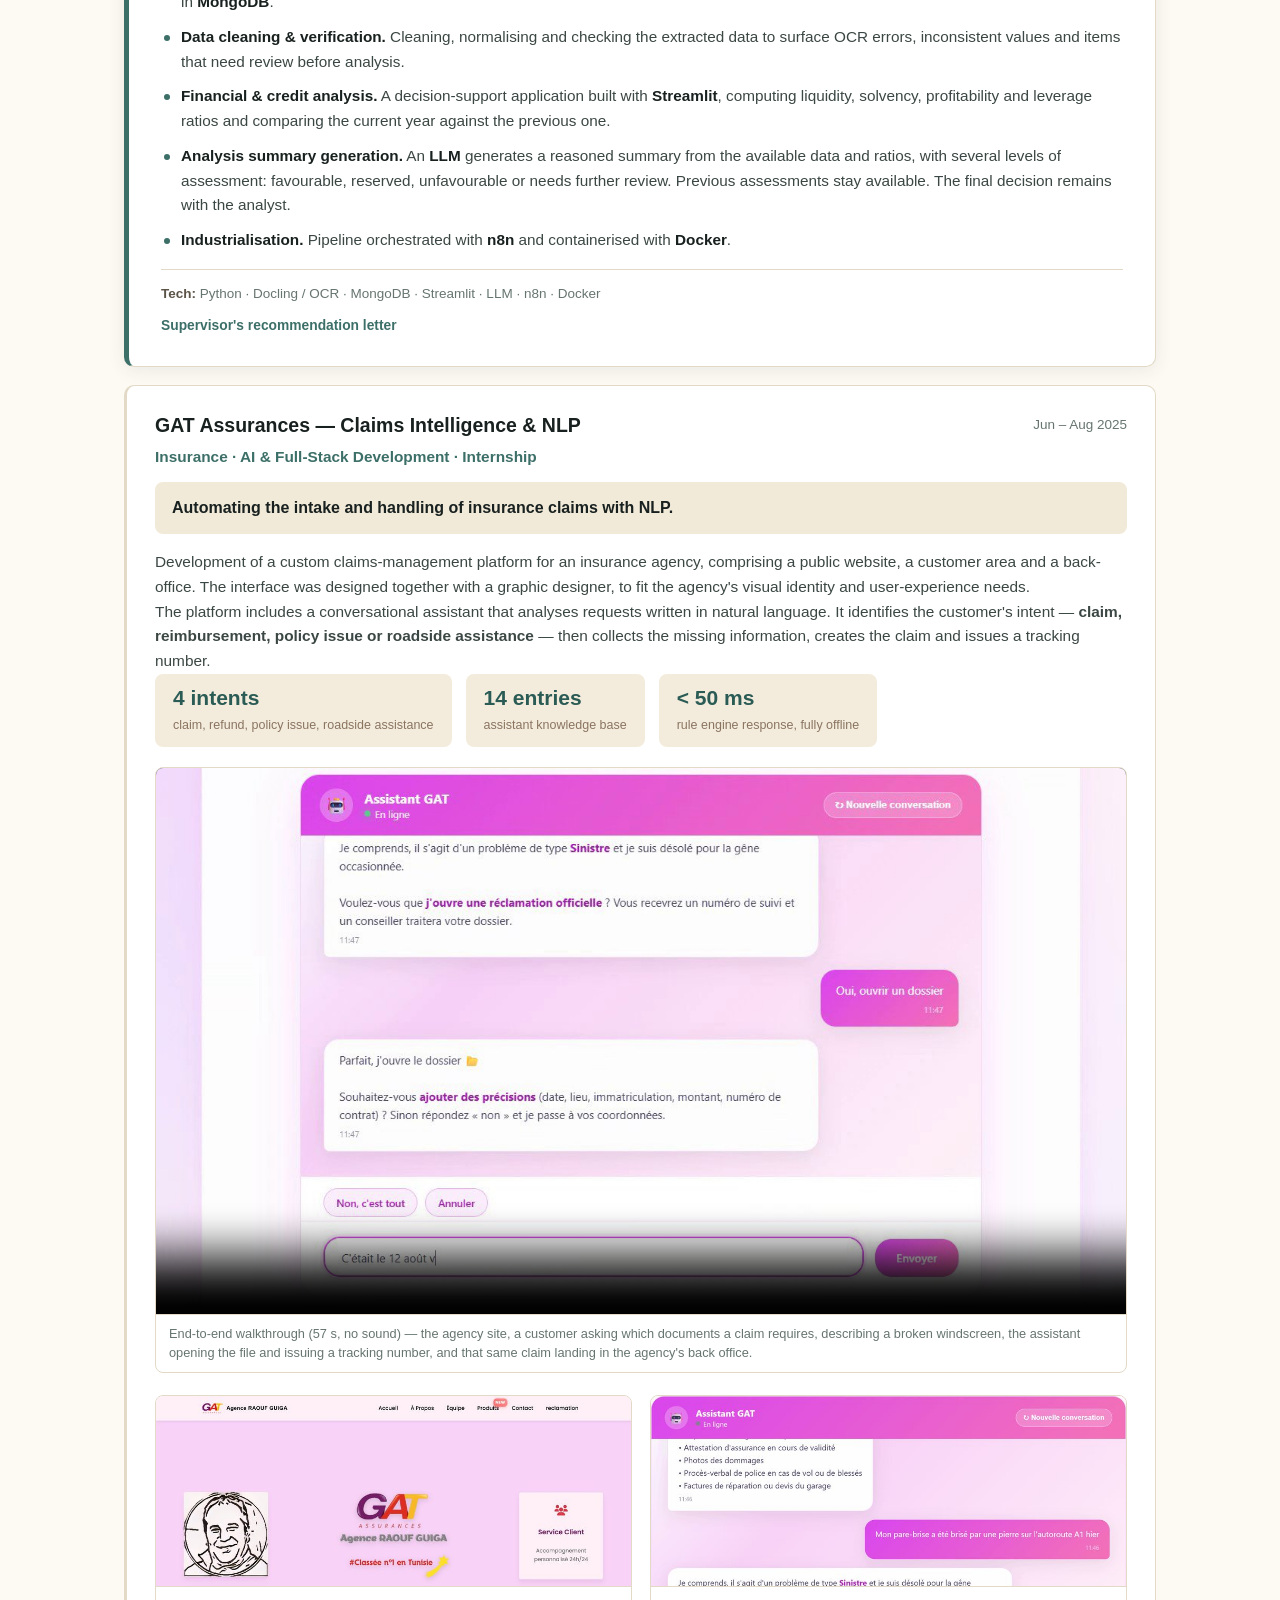
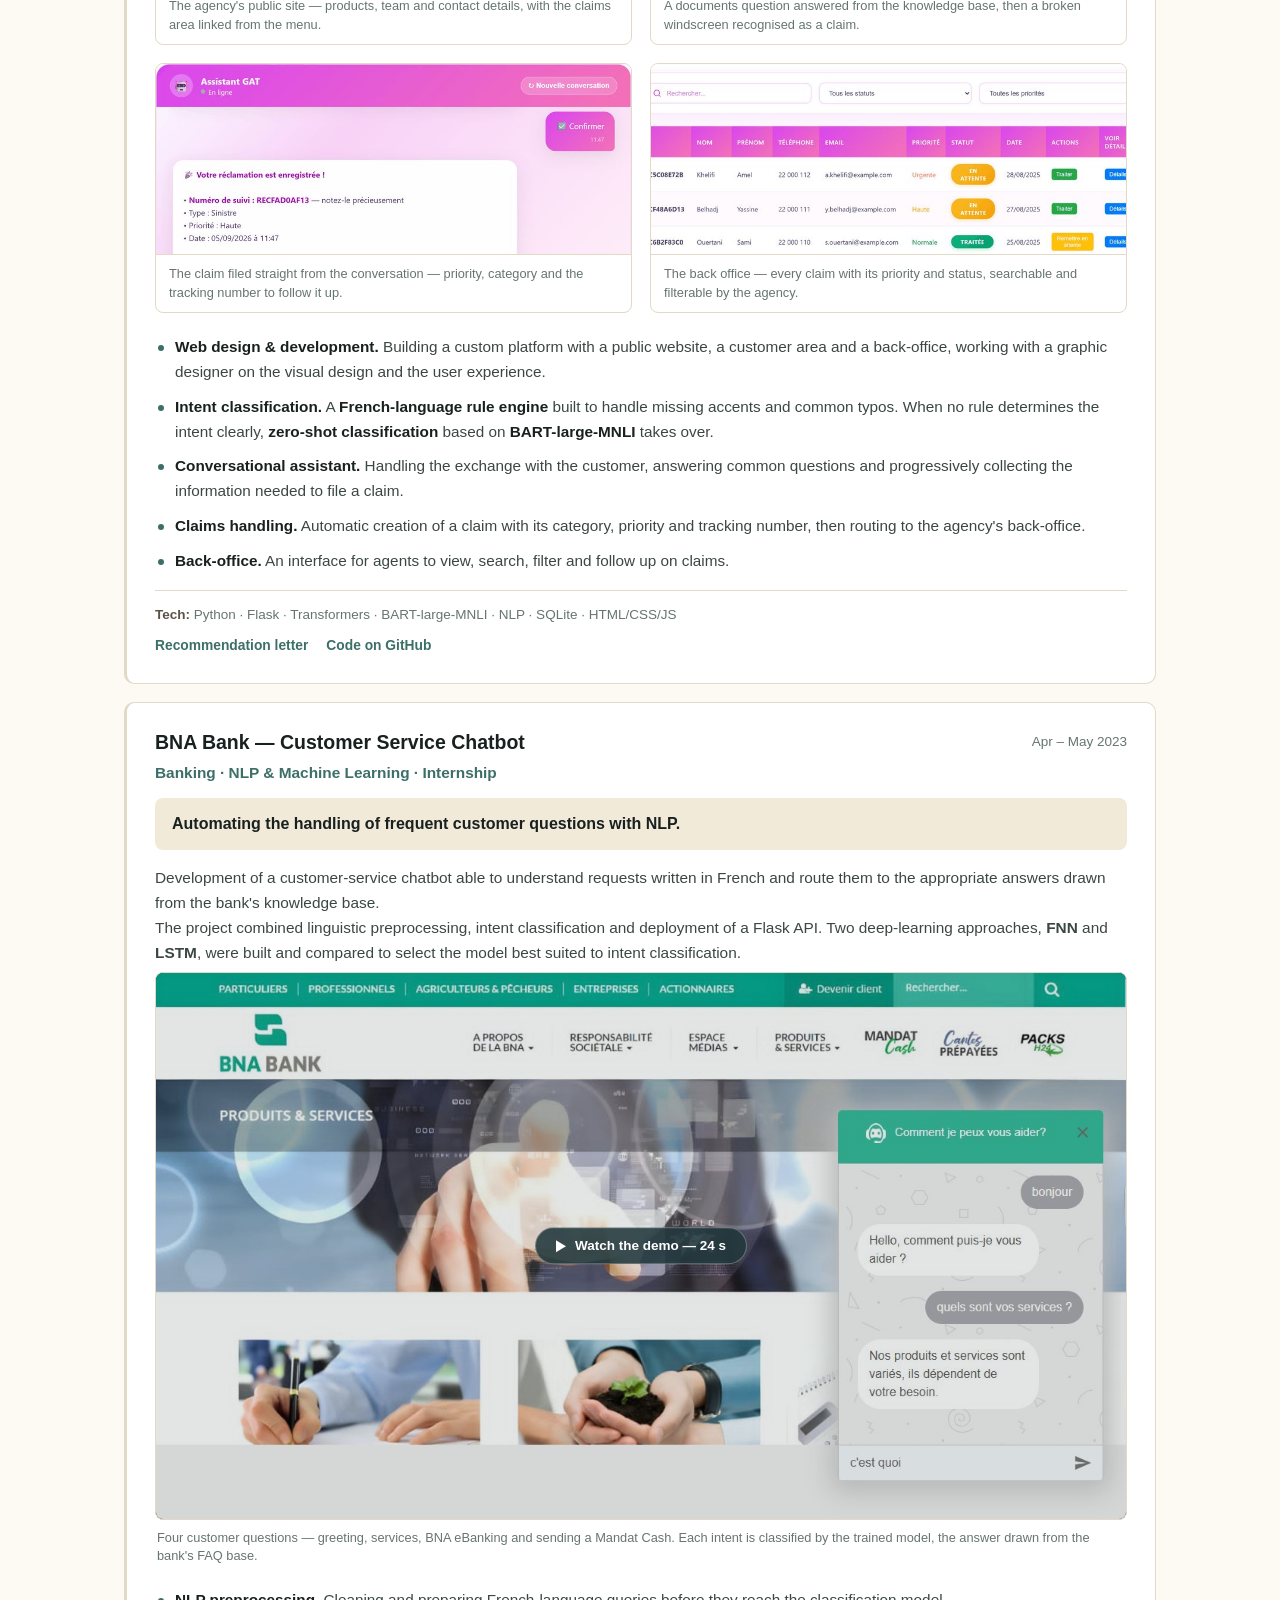
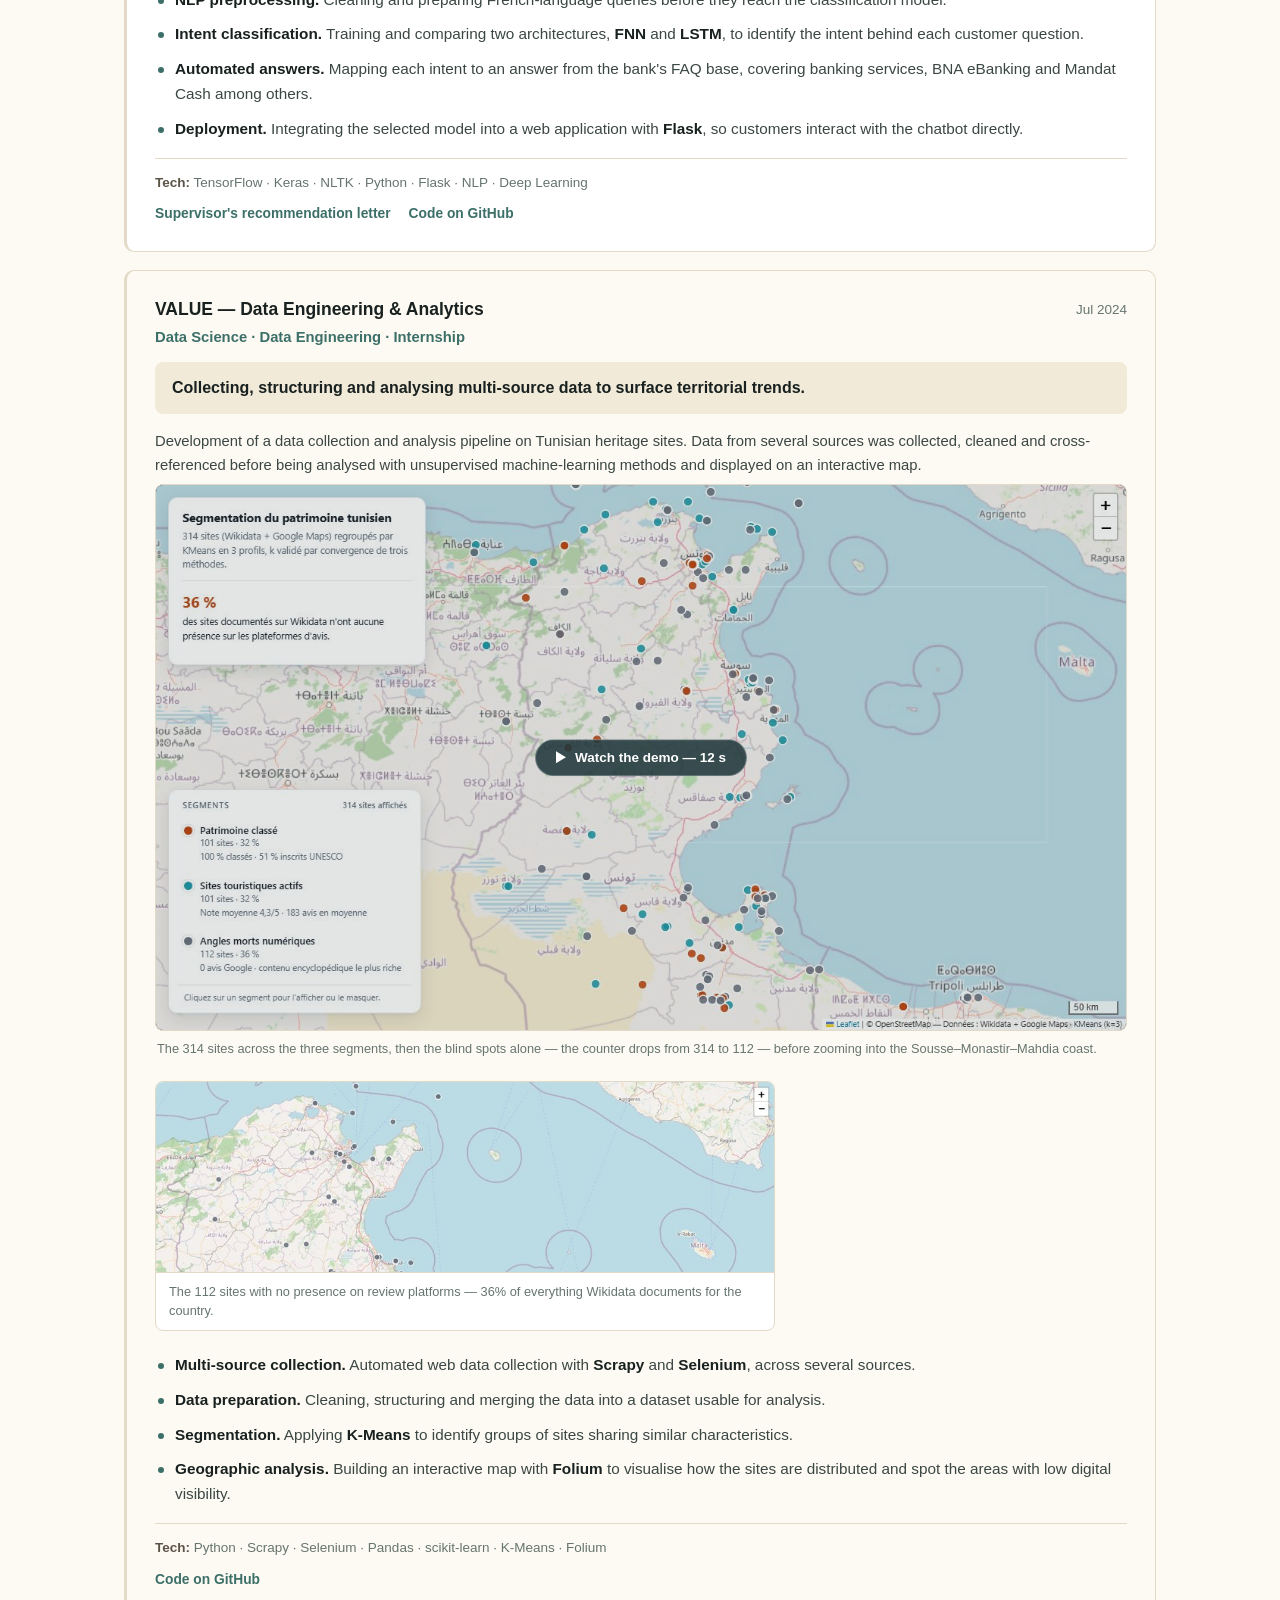
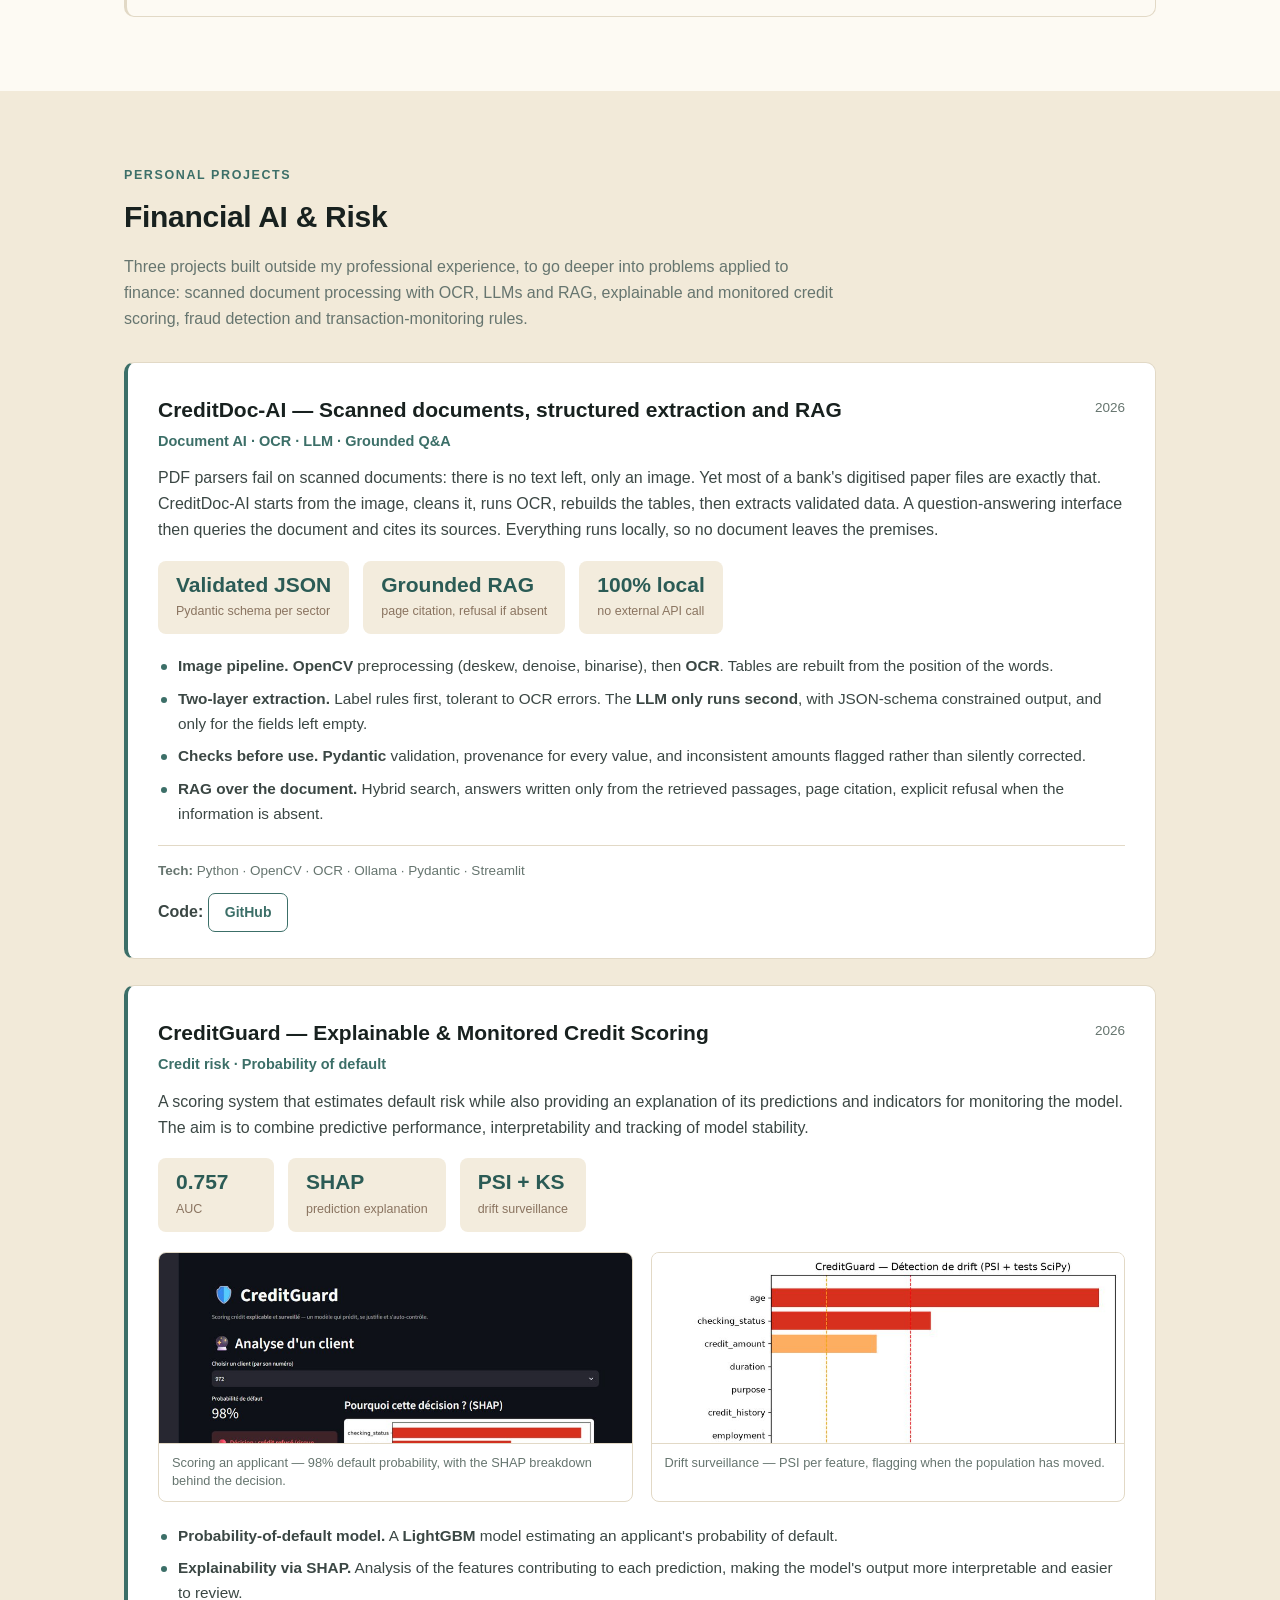
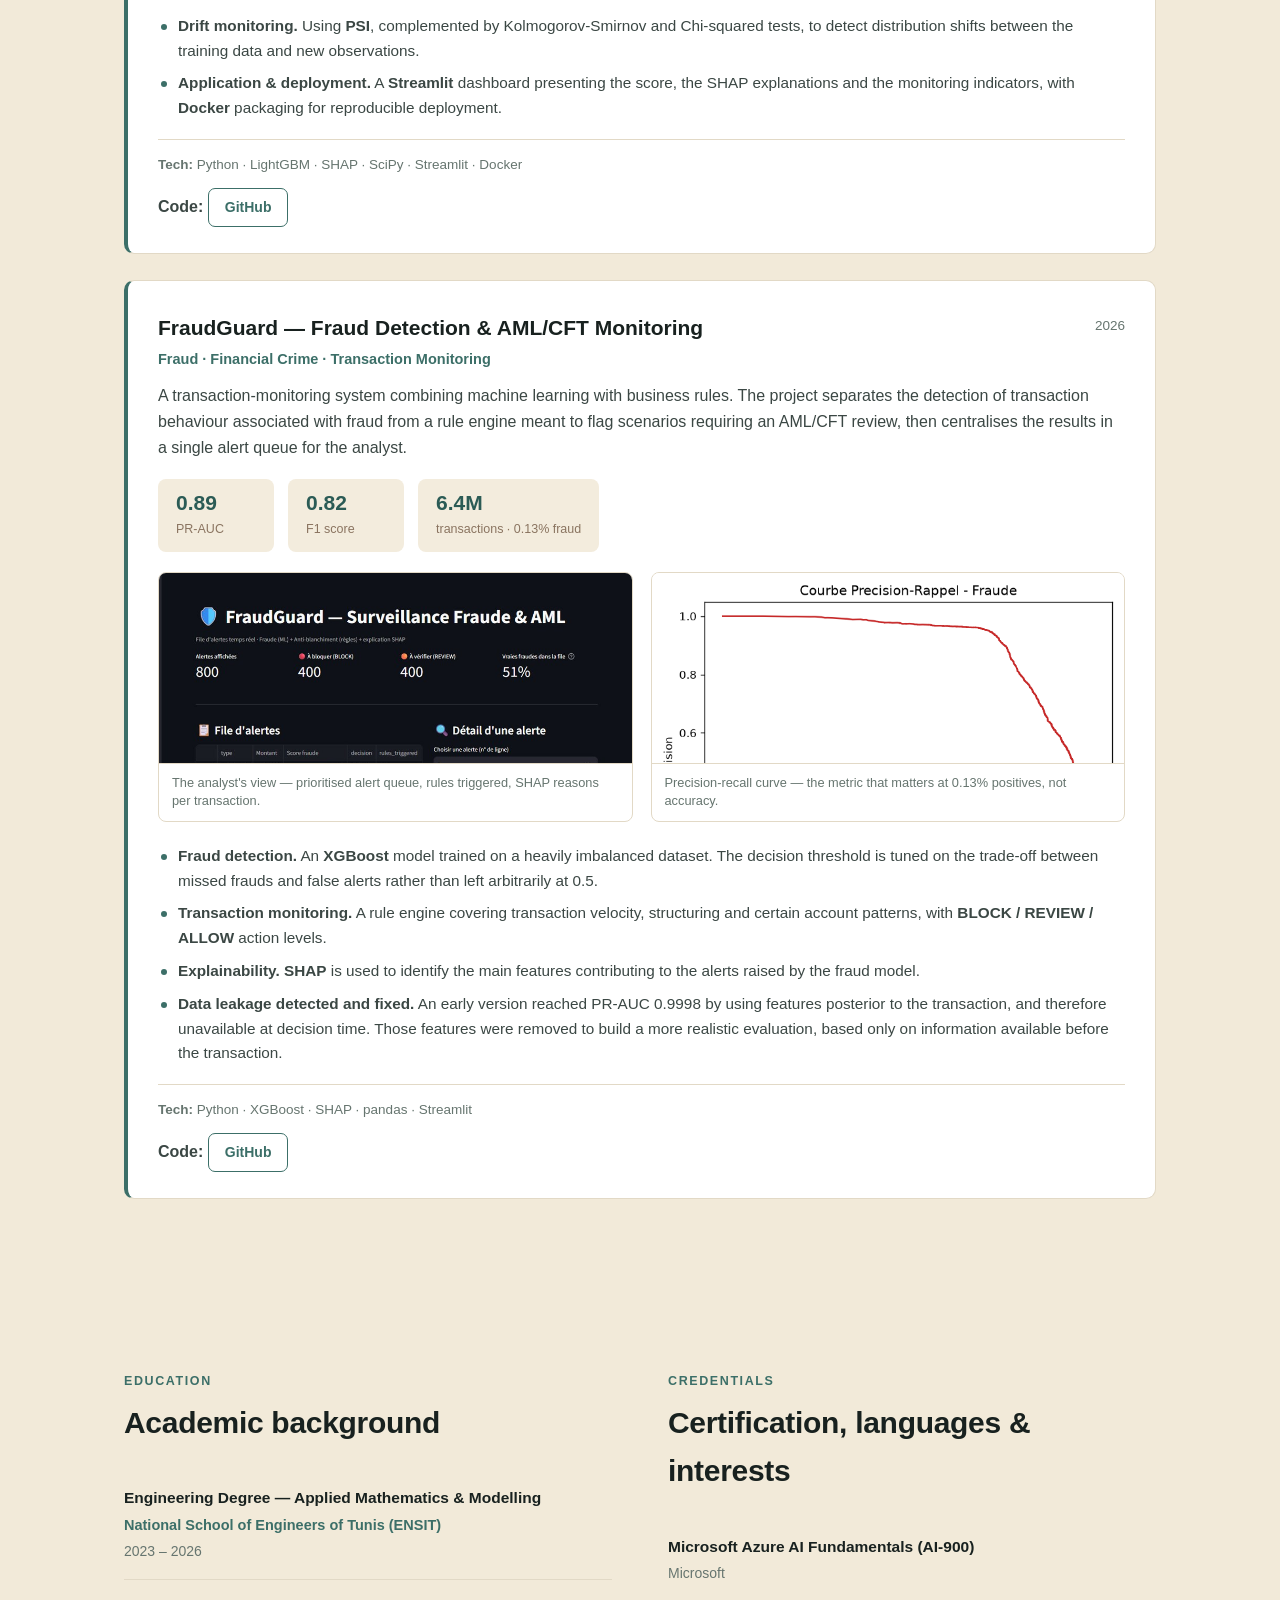
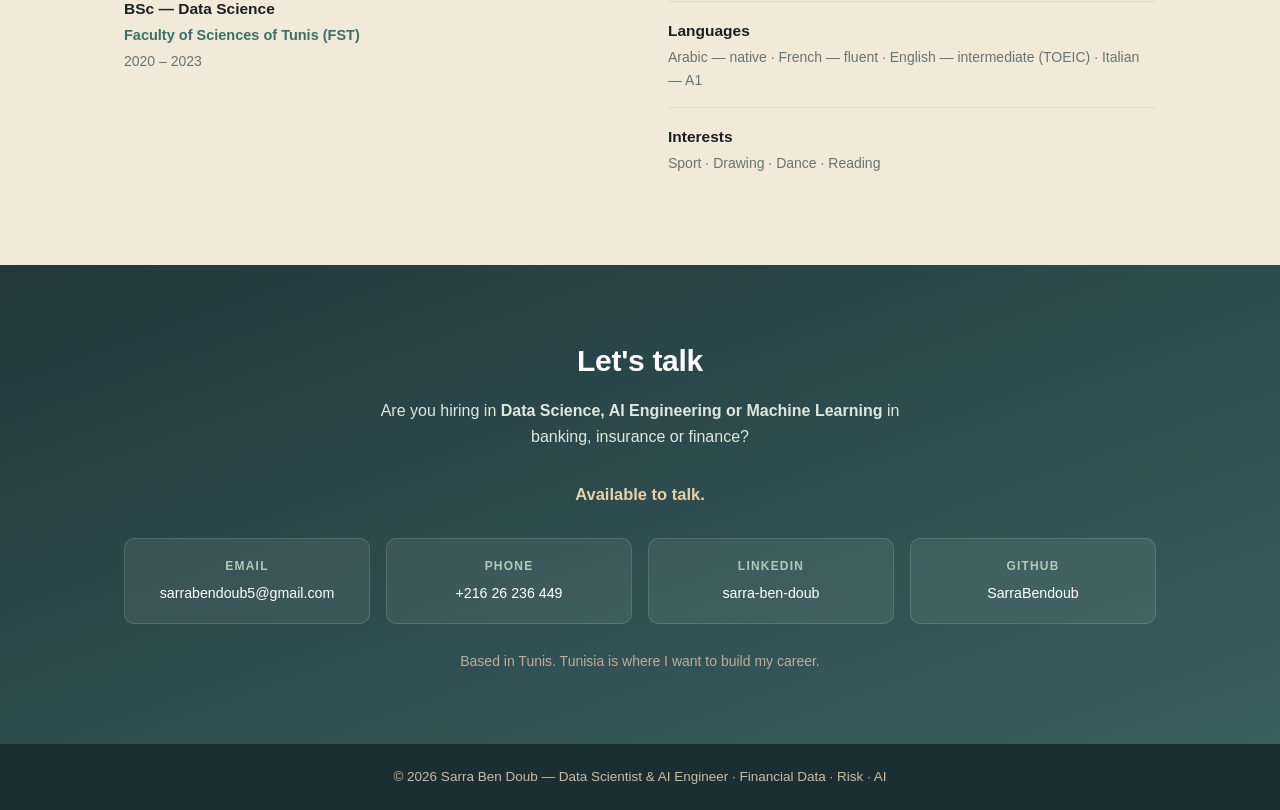
==== commit e95620bd: "Portfolio bancaire : palette tiree de la photo, nouveaux textes, CreditDoc-AI, captures nettoyees Co" ====
--- a/index-en.html
+++ b/index-en.html
@@ -3,26 +3,26 @@
 <head>
 <meta charset="UTF-8">
 <meta name="viewport" content="width=device-width, initial-scale=1.0">
-<title>Sarra Ben Doub — Data Scientist &amp; AI Engineer | LLMs · RAG · Document AI · Machine Learning</title>
+<title>Sarra Ben Doub — Data Scientist &amp; AI Engineer | Financial Data · Risk · AI</title>
 <meta name="description" content="Data Scientist &amp; AI Engineer · financial data, risk and AI. Machine Learning, Generative AI and intelligent document processing applied to credit risk, fraud detection and financial analysis. Experience at BIAT, GAT Assurances and BNA.">
 <link rel="icon" href="favicon.svg" type="image/svg+xml">
 
 <!-- Aperçu au partage (LinkedIn, WhatsApp, Slack) -->
 <meta property="og:type" content="website">
 <meta property="og:locale" content="en_US">
-<meta property="og:title" content="Sarra Ben Doub — Data Scientist &amp; AI Engineer | LLMs · RAG · Document AI · Machine Learning">
+<meta property="og:title" content="Sarra Ben Doub — Data Scientist &amp; AI Engineer | Financial Data · Risk · AI">
 <meta property="og:description" content="Machine Learning · Generative AI · Document AI, applied to credit risk, fraud detection and financial-statement analysis.">
 <meta property="og:url" content="https://sarrabendoub.github.io/index-en.html">
 <meta property="og:image" content="https://sarrabendoub.github.io/assets/og-image.png">
 <meta property="og:image:width" content="1200">
 <meta property="og:image:height" content="630">
 <meta name="twitter:card" content="summary_large_image">
-<meta name="twitter:title" content="Sarra Ben Doub — Data Scientist &amp; AI Engineer | LLMs · RAG · Document AI · Machine Learning">
+<meta name="twitter:title" content="Sarra Ben Doub — Data Scientist &amp; AI Engineer | Financial Data · Risk · AI">
 <meta name="twitter:description" content="Machine Learning · Generative AI · Document AI, applied to credit risk, fraud detection and financial data.">
 <meta name="twitter:image" content="https://sarrabendoub.github.io/assets/og-image.png">
 
 <link rel="alternate" hreflang="fr" href="index.html">
-<link rel="stylesheet" href="styles.css?v=20260917">
+<link rel="stylesheet" href="styles.css?v=20260924">
 </head>
 <body>
 
@@ -47,28 +47,37 @@
 <header class="hero" id="top">
   <div class="hero-inner">
     <div class="hero-text">
-      <p class="hero-kicker">Engineering Graduate — Applied Mathematics &amp; Modelling · ENSIT · 2026</p>
-
-      <h1>Data Scientist &amp; AI Engineer<span class="hero-sub">LLMs · RAG · Document AI · Machine Learning</span></h1>
+      <p class="hero-kicker">Engineering Graduate — Applied Mathematics &amp; Modelling · National School of Engineers of Tunis · 2026</p>
+
+      <h1>Data Scientist &amp; AI Engineer<span class="hero-sub">Financial Data · Risk · AI</span></h1>
 
 
       <p class="hero-pitch">
-        Engineering graduate from <strong>ENSIT</strong> in applied mathematics and modelling, with a
-        background in Data Science and experience in Data Science and AI Engineering across financial
-        and insurance environments. I build Machine Learning, Generative AI and intelligent document
-        processing solutions for financial data, risk and analysis problems.
+        Engineering graduate from the <strong>National School of Engineers of Tunis (ENSIT)</strong> in applied mathematics and modelling,
+        specialised in Data Science and AI. I have worked on projects in banking environments, in
+        particular automating credit risk analysis from financial ratios and documents.
+      </p>
+
+      <p class="hero-pitch">
+        I build Machine Learning, Generative AI and intelligent document processing solutions for
+        financial data, risk and decision-support problems.
       </p>
 
       <p class="hero-seeking">
         <span class="dot"></span>
-        I'm looking for an opportunity in <strong>Data Science, AI Engineering or Machine Learning</strong>
-        in the financial sector <strong>in Tunisia</strong>: banking, insurance, leasing and fintech, or with the consulting firms and software vendors that serve them.
+        I'm looking for an opportunity in <strong>Data Science, AI Engineering or Machine Learning</strong>.
       </p>
 
       <div class="hero-actions">
         <a class="btn-cv" href="cv/Sarra_Ben_Doub_CV_EN.pdf" target="_blank" rel="noopener" download>Download my CV</a>
         <a class="btn-ghost" href="#projects">View my projects</a>
       </div>
+
+      <p class="hero-links">
+        <a href="https://github.com/SarraBendoub" target="_blank" rel="noopener">GitHub</a> ·
+        <a href="https://www.linkedin.com/in/sarra-ben-doub/" target="_blank" rel="noopener">LinkedIn</a> ·
+        <a href="mailto:sarrabendoub5@gmail.com">Email</a>
+      </p>
 
     </div>
 
@@ -108,7 +117,7 @@
         </p>
         <p>
           My education combines applied mathematics, modelling and Data Science: an engineering degree
-          from <strong>ENSIT</strong>, preceded by a BSc in Data Science at the <strong>FST</strong>.
+          from the <strong>National School of Engineers of Tunis</strong>, preceded by a BSc in Data Science at the <strong>Faculty of Sciences of Tunis</strong>.
         </p>
       </div>
 
@@ -378,15 +387,6 @@
         </figcaption>
       </figure>
 
-      <div class="shots shots-single">
-        <figure>
-          <a href="projects/03-bna-bank-chatbot/media/conversation.png" target="_blank" rel="noopener">
-            <img src="projects/03-bna-bank-chatbot/media/conversation-card.png" alt="Conversation in French between a customer and the chatbot" loading="lazy" decoding="async">
-          </a>
-          <figcaption>A live exchange in French — the intent behind each question routed to the right answer.</figcaption>
-        </figure>
-      </div>
-
       <ul class="xp-points">
         <li>
           <strong>NLP preprocessing.</strong> Cleaning and preparing French-language queries before
@@ -410,7 +410,7 @@
       <p class="xp-tech"><b>Tech:</b> TensorFlow · Keras · NLTK · Python · Flask · NLP · Deep Learning</p>
       <p class="xp-links">
         <a href="projects/03-bna-bank-chatbot/docs/recommendation-letter.pdf" target="_blank" rel="noopener">Supervisor's recommendation letter</a>
-        <a href="https://github.com/SarraBendoub/chatbot_BNA" target="_blank" rel="noopener">Code on GitHub</a>
+        <a href="https://github.com/SarraBendoub/-chatbot_BNA-main" target="_blank" rel="noopener">Code on GitHub</a>
       </p>
     </article>
 
@@ -488,10 +488,48 @@
     <p class="eyebrow">Personal projects</p>
     <h2>Financial AI &amp; Risk</h2>
     <p class="section-lead">
-      Two projects built outside my professional experience, to go deeper into data science problems
-      applied to finance: credit scoring, explainability, model monitoring, fraud detection and
-      transaction-monitoring rules.
+      Three projects built outside my professional experience, to go deeper into problems applied
+      to finance: scanned document processing with OCR, LLMs and RAG, explainable and monitored
+      credit scoring, fraud detection and transaction-monitoring rules.
     </p>
+
+    <!-- CreditDoc-AI -->
+    <article class="project">
+      <div class="project-head">
+        <div>
+          <h3>CreditDoc-AI — Scanned documents, structured extraction and RAG</h3>
+          <p class="project-org">Document AI · OCR · LLM · Grounded Q&amp;A</p>
+        </div>
+        <span class="project-date">2026</span>
+      </div>
+
+      <p class="project-lead">
+        PDF parsers fail on scanned documents: there is no text left, only an image. Yet most of a
+        bank's digitised paper files are exactly that. CreditDoc-AI starts from the image, cleans
+        it, runs OCR, rebuilds the tables, then extracts validated data. A question-answering
+        interface then queries the document and cites its sources. Everything runs locally, so no
+        document leaves the premises.
+      </p>
+
+      <div class="metrics">
+        <div class="metric"><strong>Validated JSON</strong><span>Pydantic schema per sector</span></div>
+        <div class="metric"><strong>Grounded RAG</strong><span>page citation, refusal if absent</span></div>
+        <div class="metric"><strong>100% local</strong><span>no external API call</span></div>
+      </div>
+
+      <ul class="project-points">
+        <li><strong>Image pipeline.</strong> <strong>OpenCV</strong> preprocessing (deskew, denoise, binarise), then <strong>OCR</strong>. Tables are rebuilt from the position of the words.</li>
+        <li><strong>Two-layer extraction.</strong> Label rules first, tolerant to OCR errors. The <strong>LLM only runs second</strong>, with JSON-schema constrained output, and only for the fields left empty.</li>
+        <li><strong>Checks before use.</strong> <strong>Pydantic</strong> validation, provenance for every value, and inconsistent amounts flagged rather than silently corrected.</li>
+        <li><strong>RAG over the document.</strong> Hybrid search, answers written only from the retrieved passages, page citation, explicit refusal when the information is absent.</li>
+      </ul>
+
+      <p class="project-tech"><b>Tech:</b> Python · OpenCV · OCR · Ollama · Pydantic · Streamlit</p>
+      <p class="project-links">
+        <b>Code:</b>
+        <a href="https://github.com/SarraBendoub/CreditDoc-AI" target="_blank" rel="noopener" class="link-code">GitHub</a>
+      </p>
+    </article>
 
     <!-- CreditGuard -->
     <article class="project">
@@ -608,7 +646,7 @@
         <div class="edu">
           <div class="edu-item">
             <h4>Engineering Degree — Applied Mathematics &amp; Modelling</h4>
-            <p class="edu-org">ENSIT — National School of Engineers of Tunis</p>
+            <p class="edu-org">National School of Engineers of Tunis (ENSIT)</p>
             <p class="edu-meta">2023 – 2026</p>
           </div>
           <div class="edu-item">
@@ -677,7 +715,7 @@
 
 <footer class="footer">
   <div class="wrap">
-    <p>© 2026 Sarra Ben Doub — Data Scientist &amp; AI Engineer</p>
+    <p>© 2026 Sarra Ben Doub — Data Scientist &amp; AI Engineer · Financial Data · Risk · AI</p>
   </div>
 </footer>
 
--- a/styles.css
+++ b/styles.css
@@ -1,20 +1,22 @@
 /* ============================================================
    Sarra Ben Doub — Portfolio banque / assurance
-   Palette : navy #12263f · bleu #b06a1f · ambre #b45309
+   Palette tiree de la photo de profil, rechauffee au beige :
+   ardoise #22383d · vert-de-gris #3c6f68 · vert clair #e6d3ab
+   · creme #fdfaf3 · beige #f2ead9
    ============================================================ */
 
 :root {
-  --navy: #12263f;
-  --navy-2: #1c3a5e;
-  --blue: #b06a1f;
-  --blue-soft: #f2e5d0;
-  --amber: #b45309;
-  --ink: #1c1917;
-  --body: #443c33;
-  --muted: #7c7166;
-  --line: #e6dbc9;
-  --bg: #fffdf8;
-  --bg-alt: #f5eee1;
+  --navy: #22383d;
+  --navy-2: #3a5f60;
+  --blue: #3c6f68;
+  --blue-soft: #f3ecdd;
+  --amber: #3c6f68;
+  --ink: #18211f;
+  --body: #3b4744;
+  --muted: #66756f;
+  --line: #e2d9c6;
+  --bg: #fdfaf3;
+  --bg-alt: #f2ead9;
   --radius: 10px;
   --wrap: 1080px;
 }
@@ -47,7 +49,7 @@
   justify-content: space-between;
   gap: 16px;
   padding: 12px 24px;
-  background: rgba(18, 38, 63, .96);
+  background: rgba(34, 56, 61, .96);
   backdrop-filter: blur(8px);
   border-bottom: 1px solid rgba(255, 255, 255, .08);
 }
@@ -67,7 +69,7 @@
 }
 
 .nav-links a {
-  color: #ddd2c2;
+  color: #ddd0b6;
   font-size: 14px;
   transition: color .18s;
 }
@@ -75,10 +77,11 @@
 
 .nav-cta {
   padding: 7px 16px;
-  border: 1px solid rgba(255, 255, 255, .3);
+  border: 1px solid rgba(230, 211, 171, .55);
   border-radius: 999px;
-}
-.nav-cta:hover { background: rgba(255, 255, 255, .1); }
+  color: #e6d3ab;
+}
+.nav-cta:hover { background: #e6d3ab; color: #22383d; border-color: #e6d3ab; }
 
 .nav-toggle {
   display: none;
@@ -98,7 +101,7 @@
 /* ---------------- HERO ---------------- */
 .hero {
   background: linear-gradient(160deg, var(--navy) 0%, var(--navy-2) 100%);
-  color: #f3ece1;
+  color: #e9f0e8;
   padding: 76px 24px 84px;
 }
 
@@ -112,7 +115,7 @@
 }
 
 .hero-kicker {
-  color: #d9c4a3;
+  color: #b3c9ba;
   font-size: 13.5px;
   letter-spacing: 1.4px;
   text-transform: uppercase;
@@ -133,14 +136,14 @@
   display: block;
   font-size: 21px;
   font-weight: 600;
-  color: #e8b877;
+  color: #e6d3ab;
   letter-spacing: .3px;
   margin-top: 10px;
 }
 
 .hero-lead {
   font-size: 17px;
-  color: #e2d8c9;
+  color: #dfe8dd;
   max-width: 620px;
   margin-bottom: 28px;
 }
@@ -156,8 +159,8 @@
   border: 1px solid transparent;
 }
 .btn-primary { background: var(--blue); color: #fff; }
-.btn-primary:hover { background: #8f5316; transform: translateY(-1px); }
-.btn-ghost { border-color: rgba(255, 255, 255, .26); color: #ede4d6; }
+.btn-primary:hover { background: #2f6159; transform: translateY(-1px); }
+.btn-ghost { border-color: rgba(255, 255, 255, .26); color: #e7ede2; }
 .btn-ghost:hover { background: rgba(255, 255, 255, .1); color: #fff; }
 
 .hero-stats {
@@ -177,7 +180,7 @@
 }
 .hero-stats span {
   font-size: 13px;
-  color: #c0b2a0;
+  color: #9aa89f;
 }
 
 .hero-photo { position: relative; }
@@ -194,14 +197,19 @@
   bottom: -13px;
   transform: translateX(-50%);
   white-space: nowrap;
-  background: #16a34a;
-  color: #fff;
+  background: #e6d3ab;
+  color: #22383d;
   font-size: 12px;
   font-weight: 600;
   padding: 5px 14px;
   border-radius: 999px;
   box-shadow: 0 3px 10px rgba(0, 0, 0, .3);
 }
+
+/* ---------------- LIENS RAPIDES DU HERO ---------------- */
+.hero-links { margin-top: 18px; font-size: 15px; color: rgba(255, 255, 255, .55); }
+.hero-links a { color: rgba(255, 255, 255, .85); text-decoration: none; border-bottom: 1px solid rgba(255, 255, 255, .28); padding-bottom: 1px; }
+.hero-links a:hover { color: #fff; border-bottom-color: #fff; }
 
 /* ---------------- SECTIONS ---------------- */
 .section { padding: 74px 0; }
@@ -299,7 +307,7 @@
 .metric strong {
   display: block;
   font-size: 21px;
-  color: #8a4f14;
+  color: #2b5b55;
   font-weight: 700;
   line-height: 1.2;
 }
@@ -412,14 +420,14 @@
 /* ---------------- CONTACT ---------------- */
 .contact {
   background: linear-gradient(160deg, var(--navy) 0%, var(--navy-2) 100%);
-  color: #f3ece1;
+  color: #e9f0e8;
   padding: 72px 24px;
 }
 .contact-inner { text-align: center; }
 .contact h2 { color: #fff; }
-.contact-lead { color: #e2d8c9; max-width: 560px; margin: 0 auto 32px; }
+.contact-lead { color: #dfe8dd; max-width: 560px; margin: 0 auto 32px; }
 .contact-avail {
-  color: #e8b877;
+  color: #e6d3ab;
   font-size: 16.5px;
   font-weight: 600;
   margin: 0 0 30px;
@@ -447,7 +455,7 @@
   font-size: 12px;
   text-transform: uppercase;
   letter-spacing: 1.2px;
-  color: #d9c4a3;
+  color: #b3c9ba;
   font-weight: 600;
   margin-bottom: 5px;
 }
@@ -455,8 +463,8 @@
 .contact-loc { color: #bdae9c; font-size: 14px; }
 
 .footer {
-  background: #0c1b2e;
-  color: #a4907a;
+  background: #1b2e32;
+  color: #c9bda4;
   padding: 22px 24px;
   font-size: 13.5px;
   text-align: center;
@@ -549,7 +557,7 @@
   width: 100%;
   height: auto;
   display: block;
-  background: #101d33;
+  background: #1a2b2f;
 }
 
 .demo figcaption {
@@ -740,7 +748,7 @@
 .domain-tag {
   align-self: flex-start;
   background: var(--blue-soft);
-  color: #8a4f14;
+  color: #2b5b55;
   font-size: 11.5px;
   font-weight: 700;
   letter-spacing: .9px;
@@ -764,19 +772,19 @@
   font-weight: 600;
   transition: color .18s;
 }
-.domain-link:hover { color: #8f5316; }
+.domain-link:hover { color: #2f6159; }
 
 /* bandeau gouvernance */
 .governance {
   margin-top: 22px;
   background: var(--navy);
-  color: #e8dfd2;
+  color: #e2e8db;
   border-radius: var(--radius);
   padding: 26px 30px;
 }
 .governance h4 { color: #fff; font-size: 16.5px; margin-bottom: 9px; }
 .governance p { font-size: 15.3px; }
-.governance strong { color: #e8b877; }
+.governance strong { color: #e6d3ab; }
 
 @media (max-width: 900px) { .domains { grid-template-columns: 1fr; } }
 @media (max-width: 640px) { .governance { padding: 22px 20px; } }
@@ -785,8 +793,8 @@
 .hero { padding: 66px 24px 70px; }
 
 /* le bouton principal en beige clair : contraste fort sur le navy */
-.btn-primary { background: #f2e5d0; color: #12263f; }
-.btn-primary:hover { background: #fff; color: #12263f; }
+.btn-primary { background: #dfe8dd; color: #22383d; }
+.btn-primary:hover { background: #fff; color: #22383d; }
 
 @media (max-width: 640px) {
   .hero-pitch { font-size: 16px; }
@@ -804,15 +812,15 @@
 .hero-tags {
   font-size: 15.5px;
   font-weight: 600;
-  color: #e8b877;
+  color: #e6d3ab;
   letter-spacing: .2px;
   margin-bottom: 18px;
 }
-.hero-tags span { color: rgba(232, 184, 119, .45); margin: 0 4px; }
+.hero-tags span { color: rgba(230, 211, 171, .45); margin: 0 4px; }
 
 .hero-pitch {
   font-size: 16.5px;
-  color: #e2d8c9;
+  color: #dfe8dd;
   max-width: 640px;
   margin-bottom: 20px;
 }
@@ -821,14 +829,14 @@
   position: relative;
   max-width: 640px;
   font-size: 15.4px;
-  color: #f3ece1;
+  color: #e9f0e8;
   background: rgba(255, 255, 255, .07);
-  border: 1px solid rgba(232, 184, 119, .28);
+  border: 1px solid rgba(230, 211, 171, .28);
   border-radius: 9px;
   padding: 15px 18px 15px 40px;
   margin-bottom: 0;
 }
-.hero-seeking strong { color: #e8b877; font-weight: 600; }
+.hero-seeking strong { color: #e6d3ab; font-weight: 600; }
 .hero-seeking .dot {
   position: absolute;
   left: 18px; top: 22px;
@@ -844,7 +852,7 @@
   position: relative;
   border: 1px solid var(--line);
   border-left: 5px solid var(--blue);
-  box-shadow: 0 3px 18px rgba(18, 38, 63, .09);
+  box-shadow: 0 3px 18px rgba(34, 56, 61, .09);
   padding: 34px 32px 28px;
   margin-top: 26px;
 }
@@ -902,7 +910,7 @@
   font-weight: 600;
   color: var(--blue);
 }
-.stack-more:hover { color: #8f5316; }
+.stack-more:hover { color: #2f6159; }
 
 /* les trois piliers */
 .pillars { margin-top: 34px; }
@@ -918,7 +926,7 @@
   border: 1px solid var(--line);
   border-radius: 8px;
   overflow: hidden;
-  background: #101d33;
+  background: #1a2b2f;
   line-height: 0;
 }
 
@@ -940,7 +948,7 @@
   gap: 9px;
   padding: 11px 20px;
   border-radius: 999px;
-  background: rgba(18, 38, 63, .88);
+  background: rgba(34, 56, 61, .88);
   border: 1px solid rgba(255, 255, 255, .3);
   color: #fff;
   font-size: 13.5px;
@@ -969,15 +977,15 @@
 
 /* ---------------- BASCULE DE LANGUE ---------------- */
 .nav-lang {
-  border: 1px solid rgba(255, 255, 255, .26);
+  border: 1px solid rgba(230, 211, 171, .5);
   border-radius: 999px;
   padding: 5px 13px !important;
   font-size: 12.5px;
   font-weight: 700;
   letter-spacing: .04em;
-  color: #ede4d6;
-}
-.nav-lang:hover { background: rgba(255, 255, 255, .1); color: #fff; }
+  color: #e6d3ab;
+}
+.nav-lang:hover { background: #e6d3ab; color: #22383d; border-color: #e6d3ab; }
 
 @media (max-width: 640px) {
   .demo-play { padding: 9px 16px; font-size: 12.5px; }
@@ -1004,13 +1012,13 @@
   transition: all .18s;
 }
 .btn-cv {
-  background: #e8b877;
-  color: #12263f;
-  border: 1px solid #e8b877;
-}
-.btn-cv:hover { background: #f0c78f; border-color: #f0c78f; }
+  background: #e6d3ab;
+  color: #22383d;
+  border: 1px solid #e6d3ab;
+}
+.btn-cv:hover { background: #f0e2c4; border-color: #f0e2c4; }
 .btn-ghost {
-  color: #f3ece1;
+  color: #e9f0e8;
   border: 1px solid rgba(255, 255, 255, .3);
 }
 .btn-ghost:hover { background: rgba(255, 255, 255, .1); }
